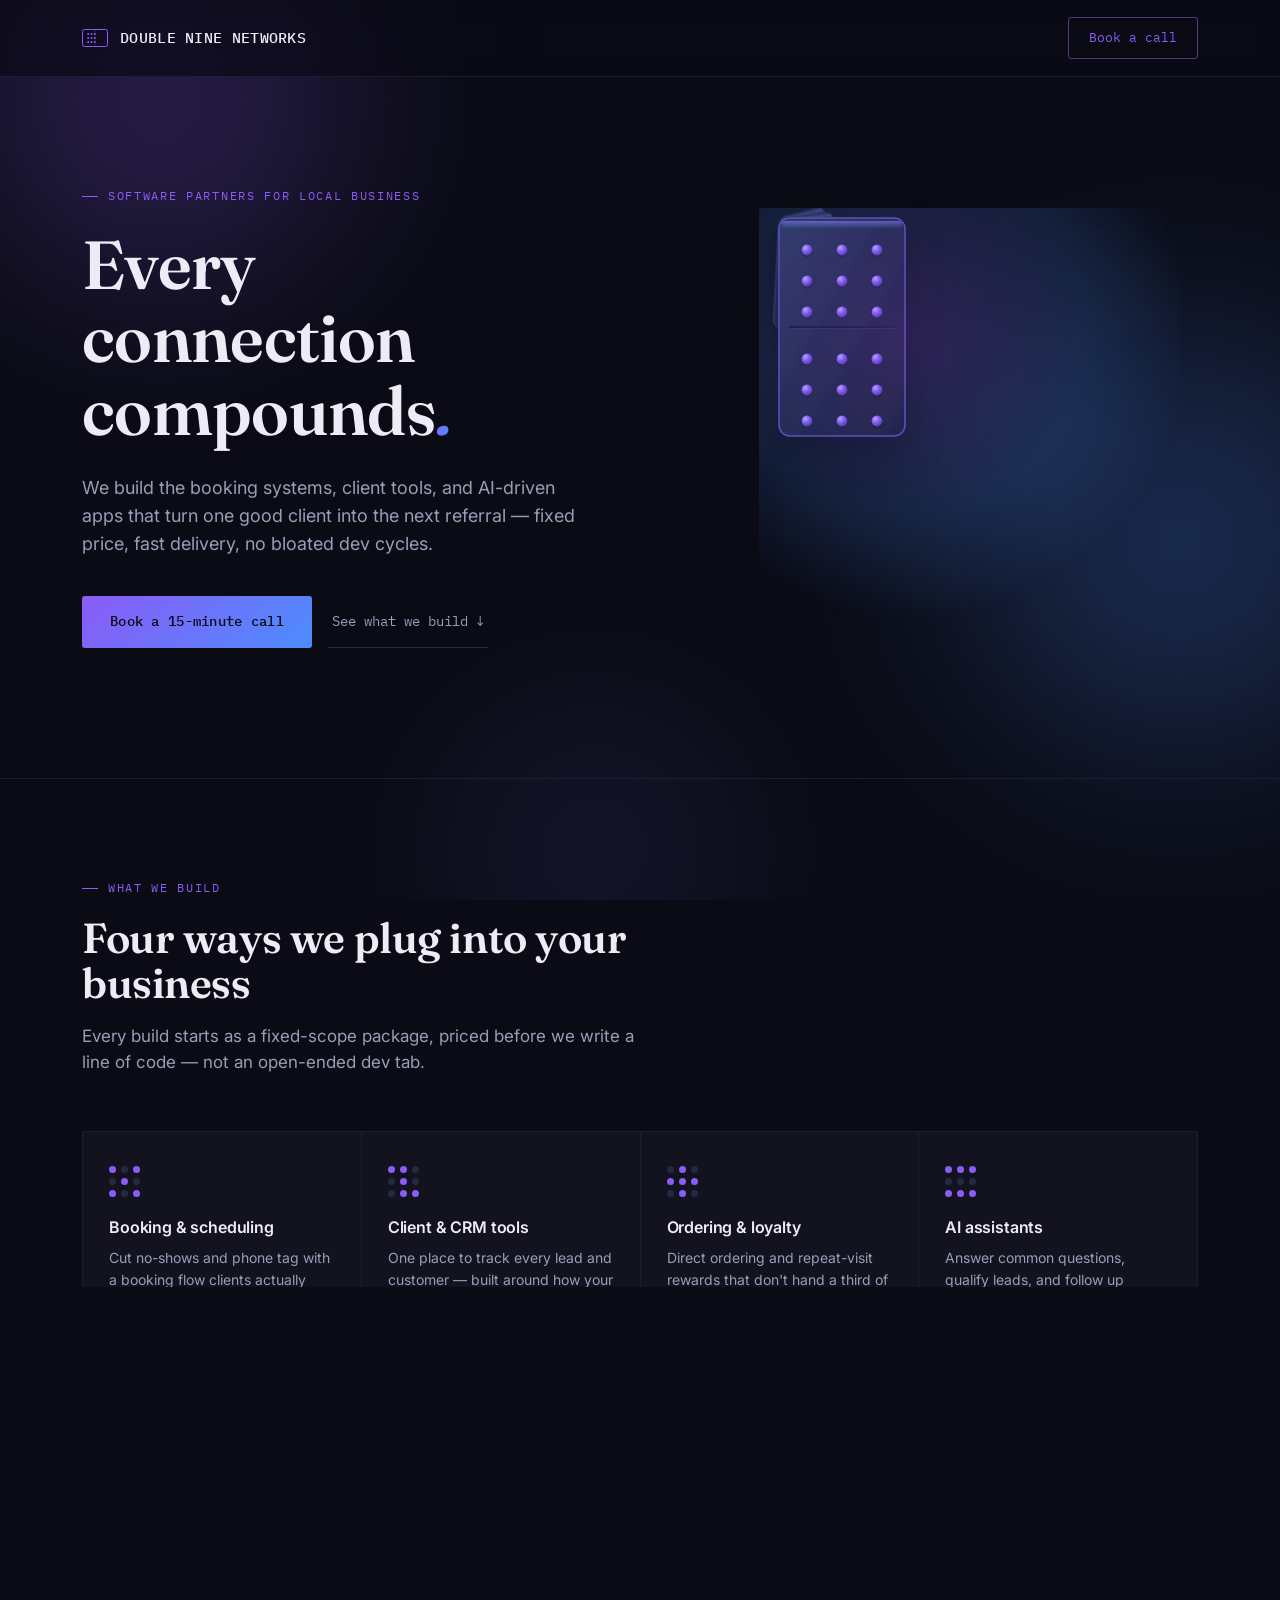
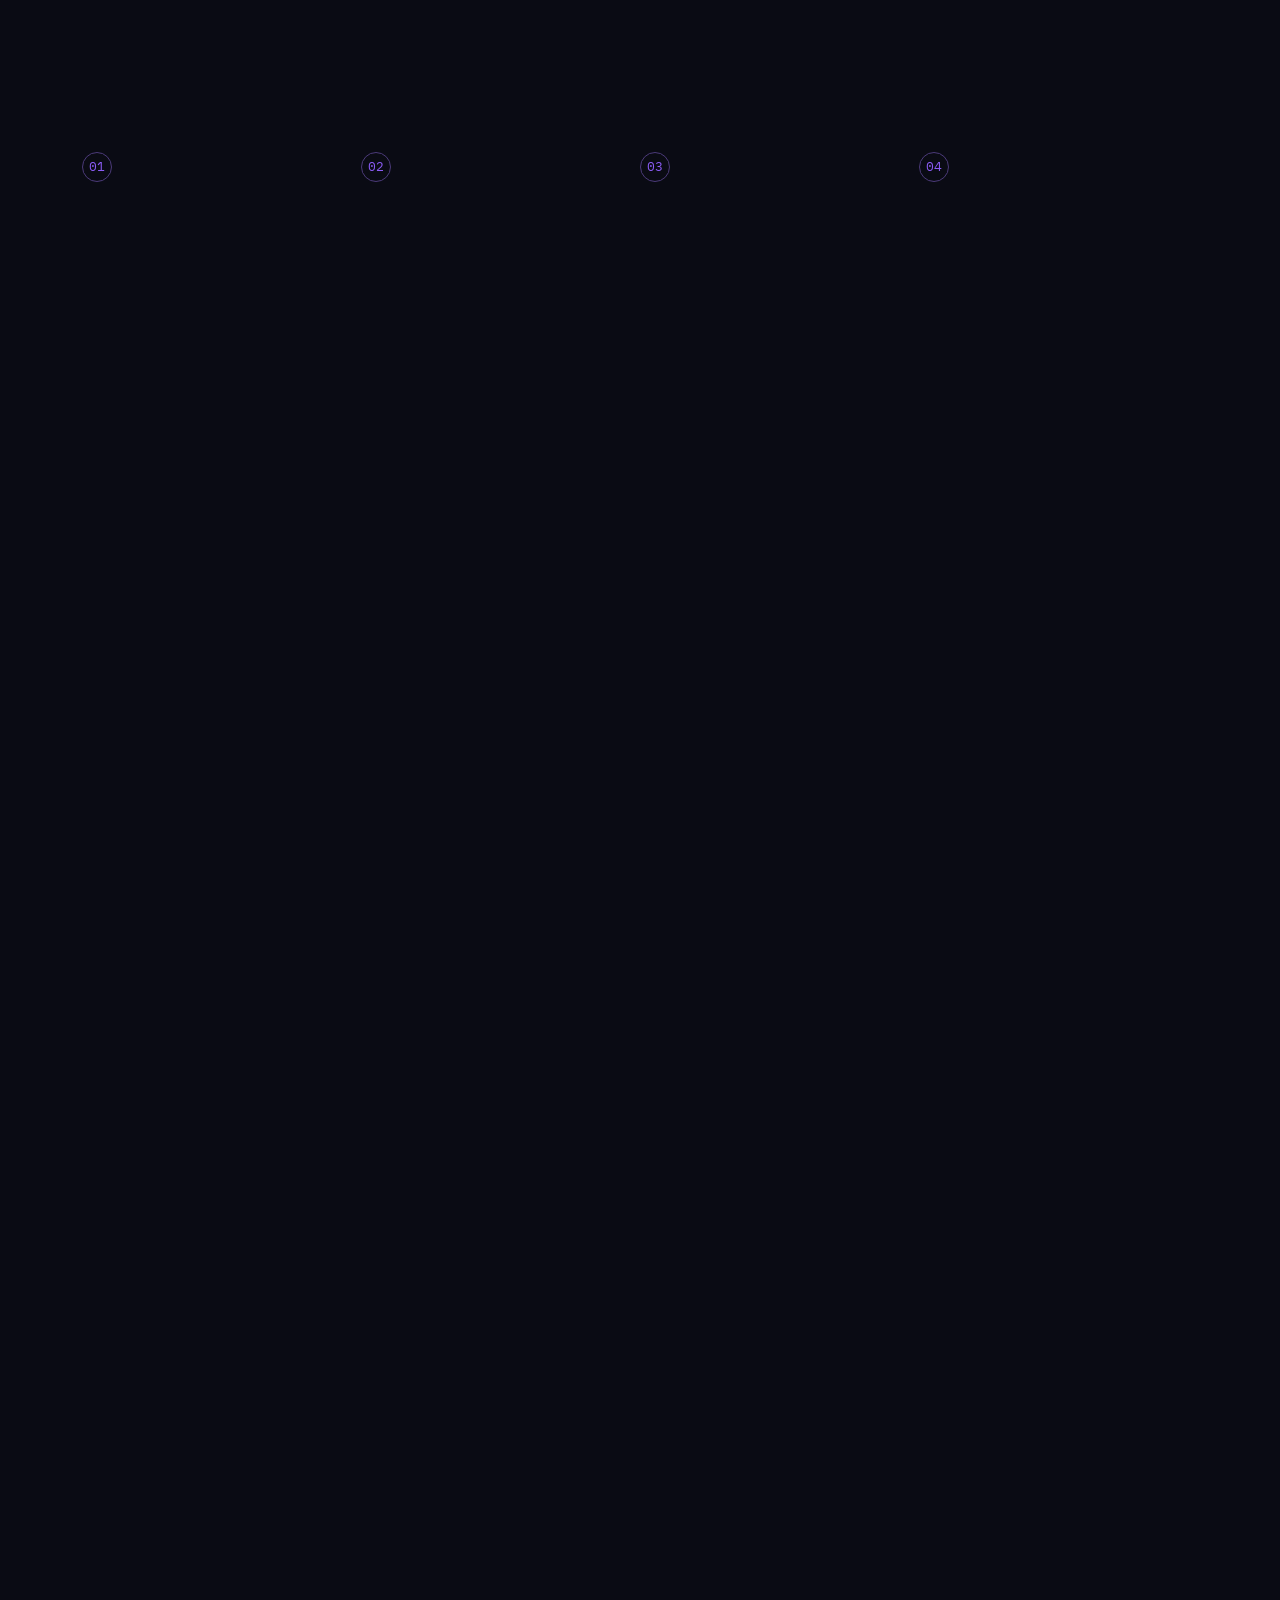
==== index.html @ 2dce256b "Add files via upload" ====
<!DOCTYPE html>
<html lang="en">
<head>
<meta charset="UTF-8">
<meta name="viewport" content="width=device-width, initial-scale=1.0">
<title>Double Nine Networks — Software that starts a chain reaction</title>
<meta name="description" content="Double Nine Networks builds booking systems, CRMs, ordering apps, and AI tools for local businesses in Monmouth County, NJ.">
<link rel="canonical" href="https://doubleninenetworks.com/">
<meta property="og:title" content="Double Nine Networks">
<meta property="og:description" content="Software that starts a chain reaction for your business.">
<meta property="og:url" content="https://doubleninenetworks.com/">
<meta property="og:type" content="website">
<link rel="preconnect" href="https://fonts.googleapis.com">
<link rel="preconnect" href="https://fonts.gstatic.com" crossorigin>
<link href="https://fonts.googleapis.com/css2?family=Fraunces:opsz,wght@9..144,400;9..144,500;9..144,600;9..144,700&family=Inter:wght@400;500;600;700&family=IBM+Plex+Mono:wght@400;500&display=swap" rel="stylesheet">
<style>
  :root{
    --bg: #0A0B14;
    --surface: #12131F;
    --surface-2: #191A2B;
    --text: #EDEBF5;
    --text-dim: #9C9CB8;
    --text-faint: #67677E;
    --gold: #8B5CF6;
    --gold-dim: #4C3B7A;
    --blue: #4C8CFF;
    --border: #262840;
    --border-soft: #1C1E30;
    --radius: 3px;
  }

  *{ margin:0; padding:0; box-sizing:border-box; }

  html{ scroll-behavior:smooth; }

  body{
    background:var(--bg);
    color:var(--text);
    font-family:'Inter', sans-serif;
    line-height:1.55;
    -webkit-font-smoothing:antialiased;
    overflow-x:hidden;
    position:relative;
  }

  .mesh{
    position:fixed;
    inset:0;
    z-index:0;
    pointer-events:none;
    overflow:hidden;
  }
  .mesh .blob{
    position:absolute;
    border-radius:50%;
    filter:blur(90px);
    opacity:0.35;
  }
  .mesh .b1{
    width:560px; height:560px;
    top:-180px; left:-120px;
    background:radial-gradient(circle, #8B5CF6 0%, transparent 70%);
    animation:drift1 26s ease-in-out infinite;
  }
  .mesh .b2{
    width:640px; height:640px;
    top:220px; right:-220px;
    background:radial-gradient(circle, #4C8CFF 0%, transparent 70%);
    animation:drift2 32s ease-in-out infinite;
  }
  .mesh .b3{
    width:420px; height:420px;
    bottom:-160px; left:30%;
    background:radial-gradient(circle, #6D5ACF 0%, transparent 70%);
    opacity:0.22;
    animation:drift3 38s ease-in-out infinite;
  }
  @keyframes drift1{
    0%,100%{ transform:translate(0,0) scale(1); }
    50%{ transform:translate(60px,40px) scale(1.08); }
  }
  @keyframes drift2{
    0%,100%{ transform:translate(0,0) scale(1); }
    50%{ transform:translate(-50px,-30px) scale(1.05); }
  }
  @keyframes drift3{
    0%,100%{ transform:translate(0,0) scale(1); }
    50%{ transform:translate(40px,-20px) scale(1.1); }
  }
  @media (prefers-reduced-motion: reduce){
    .mesh .blob{ animation:none; }
  }

  nav, header, section, footer{ position:relative; z-index:1; }

  a{ color:inherit; text-decoration:none; }

  .wrap{
    max-width:1180px;
    margin:0 auto;
    padding:0 32px;
  }

  h1,h2,h3{
    font-family:'Fraunces', serif;
    font-weight:600;
    letter-spacing:-0.01em;
    line-height:1.08;
  }

  .eyebrow{
    font-family:'IBM Plex Mono', monospace;
    font-size:12px;
    letter-spacing:0.14em;
    text-transform:uppercase;
    color:var(--gold);
    display:flex;
    align-items:center;
    gap:10px;
  }
  .eyebrow::before{
    content:"";
    width:16px; height:1px;
    background:var(--gold);
    display:inline-block;
  }

  /* ---------- Nav ---------- */
  nav{
    position:sticky; top:0; z-index:50;
    background:rgba(10,11,20,0.72);
    backdrop-filter:blur(14px) saturate(140%);
    border-bottom:1px solid var(--border-soft);
  }
  nav .wrap{
    display:flex; align-items:center; justify-content:space-between;
    height:76px;
  }
  .brand{
    display:flex; align-items:center; gap:12px;
    font-family:'IBM Plex Mono', monospace;
    font-size:15px; letter-spacing:0.02em;
    font-weight:500;
  }
  .brand-mark{ width:26px; height:18px; flex-shrink:0; }
  nav .cta-small{
    font-family:'IBM Plex Mono', monospace;
    font-size:13px;
    padding:10px 20px;
    border:1px solid var(--gold-dim);
    border-radius:var(--radius);
    color:var(--gold);
    transition:border-color .2s ease, background .2s ease;
  }
  nav .cta-small:hover{ border-color:var(--gold); background:rgba(139,92,246,0.10); }

  /* ---------- Hero ---------- */
  .hero{
    position:relative;
    padding:110px 0 130px;
    overflow:hidden;
  }
  .hero .wrap{
    display:grid;
    grid-template-columns:1.15fr 0.85fr;
    gap:40px;
    align-items:center;
  }
  .hero h1{
    font-size:clamp(40px, 5.4vw, 68px);
    margin:22px 0 26px;
    max-width:11ch;
  }
  .hero h1 em{
    font-style:italic;
    background:linear-gradient(100deg, #8B5CF6 10%, #4C8CFF 90%);
    -webkit-background-clip:text;
    background-clip:text;
    -webkit-text-fill-color:transparent;
  }
  .hero p{
    font-size:18px;
    color:var(--text-dim);
    max-width:46ch;
    margin-bottom:38px;
  }
  .hero-ctas{ display:flex; gap:16px; flex-wrap:wrap; align-items:center; }

  .btn-primary{
    font-family:'IBM Plex Mono', monospace;
    font-size:14px;
    background:linear-gradient(135deg, #8B5CF6 0%, #4C8CFF 100%);
    color:#0A0B14;
    padding:15px 28px;
    border-radius:var(--radius);
    font-weight:500;
    letter-spacing:0.02em;
    transition:transform .15s ease, box-shadow .15s ease;
    display:inline-block;
  }
  .btn-primary:hover{ transform:translateY(-1px); box-shadow:0 8px 24px rgba(139,92,246,0.30); }

  .btn-ghost{
    font-family:'IBM Plex Mono', monospace;
    font-size:14px;
    color:var(--text-dim);
    padding:15px 4px;
    border-bottom:1px solid var(--border);
    transition:color .2s ease, border-color .2s ease;
  }
  .btn-ghost:hover{ color:var(--text); border-color:var(--text-dim); }

  /* domino graphic */
  .domino-stage{
    position:relative;
    height:420px;
    display:flex; align-items:center; justify-content:center;
  }
  .domino-stage svg{ overflow:visible; }
  .glow{
    position:absolute;
    width:420px; height:420px;
    background:radial-gradient(circle at 35% 30%, rgba(139,92,246,0.28) 0%, rgba(76,140,255,0.16) 45%, rgba(76,140,255,0) 72%);
    pointer-events:none;
  }

  @media (prefers-reduced-motion: no-preference){
    .tile{ opacity:0; transform:translateY(18px) rotate(var(--rot,0deg)); animation:tileIn .7s cubic-bezier(.2,.7,.3,1) forwards; }
    .tile.t1{ animation-delay:.05s; }
    .tile.t2{ animation-delay:.22s; }
    .tile.t3{ animation-delay:.39s; }
    .tile.t4{ animation-delay:.56s; }
    .tile.t5{ animation-delay:.73s; }
    @keyframes tileIn{
      to{ opacity:1; transform:translateY(0) rotate(var(--rot,0deg)); }
    }
  }
  @media (prefers-reduced-motion: reduce){
    .tile{ transform:rotate(var(--rot,0deg)); }
  }

  /* ---------- Section shared ---------- */
  section{ padding:100px 0; border-top:1px solid var(--border-soft); }
  .section-head{ max-width:640px; margin-bottom:56px; }
  .section-head h2{ font-size:clamp(30px, 3.4vw, 42px); margin-top:18px; }
  .section-head p{ color:var(--text-dim); font-size:17px; margin-top:16px; max-width:52ch; }

  /* ---------- Services ---------- */
  .services-grid{
    display:grid;
    grid-template-columns:repeat(4, 1fr);
    gap:1px;
    background:var(--border-soft);
    border:1px solid var(--border-soft);
  }
  .service-card{
    background:var(--surface);
    padding:34px 26px;
    transition:background .2s ease;
  }
  .service-card:hover{ background:var(--surface-2); }
  .service-pips{
    display:grid;
    grid-template-columns:repeat(3, 7px);
    grid-template-rows:repeat(3, 7px);
    gap:5px;
    margin-bottom:22px;
    height:31px;
  }
  .pip{ width:7px; height:7px; border-radius:50%; background:var(--border); }
  .pip.on{ background:var(--gold); }
  .service-card h3{
    font-family:'Inter', sans-serif;
    font-size:16px;
    font-weight:600;
    margin-bottom:10px;
  }
  .service-card p{ font-size:14px; color:var(--text-dim); line-height:1.6; }

  /* ---------- Process ---------- */
  .process{
    display:grid;
    grid-template-columns:repeat(4, 1fr);
    gap:0;
    position:relative;
  }
  .process::before{
    content:"";
    position:absolute;
    top:15px; left:0; right:0;
    height:1px;
    background:var(--border);
  }
  .step{ position:relative; padding-right:24px; }
  .step-num{
    width:30px; height:30px;
    border-radius:50%;
    background:var(--bg);
    border:1px solid var(--gold-dim);
    color:var(--gold);
    font-family:'IBM Plex Mono', monospace;
    font-size:13px;
    display:flex; align-items:center; justify-content:center;
    margin-bottom:22px;
    position:relative; z-index:2;
  }
  .step h3{ font-family:'Inter'; font-size:16px; font-weight:600; margin-bottom:10px; }
  .step p{ font-size:14px; color:var(--text-dim); }

  /* ---------- Why ---------- */
  .why-grid{
    display:grid;
    grid-template-columns:1fr 1fr;
    gap:60px;
    align-items:start;
  }
  .why-list{ display:flex; flex-direction:column; gap:28px; }
  .why-item{ display:flex; gap:18px; }
  .why-item .mark{
    font-family:'IBM Plex Mono', monospace;
    color:var(--gold);
    font-size:13px;
    padding-top:3px;
    flex-shrink:0;
    width:24px;
  }
  .why-item h3{ font-family:'Inter'; font-size:16px; font-weight:600; margin-bottom:6px; }
  .why-item p{ font-size:14px; color:var(--text-dim); }

  .name-note{
    background:var(--surface);
    border:1px solid var(--border-soft);
    border-radius:var(--radius);
    padding:32px;
  }
  .name-note .eyebrow{ margin-bottom:16px; }
  .name-note p{ font-size:15px; color:var(--text-dim); line-height:1.75; }
  .name-note p + p{ margin-top:14px; }
  .name-note strong{ color:var(--text); font-weight:600; }

  /* ---------- CTA band ---------- */
  .cta-band{
    text-align:center;
    padding:120px 0;
    position:relative;
  }
  .cta-band h2{
    font-size:clamp(32px, 4.4vw, 54px);
    max-width:16ch;
    margin:0 auto 22px;
  }
  .cta-band p{ color:var(--text-dim); font-size:17px; margin-bottom:40px; }

  /* ---------- Footer ---------- */
  footer{ border-top:1px solid var(--border-soft); padding:48px 0; }
  footer .wrap{
    display:flex; justify-content:space-between; align-items:center; flex-wrap:wrap; gap:20px;
  }
  footer .brand{ font-size:14px; color:var(--text-dim); }
  footer .foot-links{ display:flex; gap:28px; font-family:'IBM Plex Mono', monospace; font-size:12px; color:var(--text-faint); }

  @media (max-width: 860px){
    .hero .wrap{ grid-template-columns:1fr; }
    .domino-stage{ height:260px; order:-1; }
    .services-grid{ grid-template-columns:1fr 1fr; }
    .process{ grid-template-columns:1fr 1fr; row-gap:40px; }
    .process::before{ display:none; }
    .why-grid{ grid-template-columns:1fr; }
    .wrap{ padding:0 22px; }
    section{ padding:72px 0; }
  }
  @media (max-width: 520px){
    .services-grid{ grid-template-columns:1fr; }
    .process{ grid-template-columns:1fr; }
  }
</style>
</head>
<body>

<div class="mesh">
  <div class="blob b1"></div>
  <div class="blob b2"></div>
  <div class="blob b3"></div>
</div>

<nav>
  <div class="wrap">
    <div class="brand">
      <svg class="brand-mark" viewBox="0 0 26 18" fill="none">
        <rect x="0.5" y="0.5" width="25" height="17" rx="2" stroke="#8B5CF6" stroke-width="1"/>
        <line x1="13" y1="1" x2="13" y2="17" stroke="#242833"/>
        <circle cx="6.2" cy="5" r="1" fill="#8B5CF6"/><circle cx="9.5" cy="5" r="1" fill="#8B5CF6"/><circle cx="12.8" cy="5" r="1" fill="#8B5CF6"/>
        <circle cx="6.2" cy="9" r="1" fill="#8B5CF6"/><circle cx="9.5" cy="9" r="1" fill="#8B5CF6"/><circle cx="12.8" cy="9" r="1" fill="#8B5CF6"/>
        <circle cx="6.2" cy="13" r="1" fill="#8B5CF6"/><circle cx="9.5" cy="13" r="1" fill="#8B5CF6"/><circle cx="12.8" cy="13" r="1" fill="#8B5CF6"/>
      </svg>
      DOUBLE NINE NETWORKS
    </div>
    <a class="cta-small" href="#contact">Book a call</a>
  </div>
</nav>

<header class="hero">
  <div class="wrap">
    <div>
      <div class="eyebrow">Software partners for local business</div>
      <h1>Every connection<br>compounds<em>.</em></h1>
      <p>We build the booking systems, client tools, and AI-driven apps that turn one good client into the next referral — fixed price, fast delivery, no bloated dev cycles.</p>
      <div class="hero-ctas">
        <a class="btn-primary" href="#contact">Book a 15-minute call</a>
        <a class="btn-ghost" href="#services">See what we build ↓</a>
      </div>
    </div>
    <div class="domino-stage">
      <div class="glow"></div>
      <svg width="380" height="400" viewBox="0 0 380 400" fill="none">
        <defs>
          <linearGradient id="tileFace" x1="0" y1="0" x2="1" y2="1">
            <stop offset="0%" stop-color="#242640"/>
            <stop offset="55%" stop-color="#191A2B"/>
            <stop offset="100%" stop-color="#101120"/>
          </linearGradient>
          <linearGradient id="tileFaceBig" x1="0" y1="0" x2="1" y2="1">
            <stop offset="0%" stop-color="#2C2E52"/>
            <stop offset="50%" stop-color="#1B1C33"/>
            <stop offset="100%" stop-color="#0F1020"/>
          </linearGradient>
          <linearGradient id="edgeShine" x1="0" y1="0" x2="0" y2="1">
            <stop offset="0%" stop-color="#9D8CFF" stop-opacity="0.9"/>
            <stop offset="100%" stop-color="#4C8CFF" stop-opacity="0.15"/>
          </linearGradient>
          <radialGradient id="pipRecess" cx="35%" cy="30%" r="75%">
            <stop offset="0%" stop-color="#B9A6FF"/>
            <stop offset="45%" stop-color="#8B5CF6"/>
            <stop offset="100%" stop-color="#5230A8"/>
          </radialGradient>
          <radialGradient id="pipRecessBig" cx="35%" cy="30%" r="75%">
            <stop offset="0%" stop-color="#C6B8FF"/>
            <stop offset="45%" stop-color="#8B5CF6"/>
            <stop offset="100%" stop-color="#4A2C93"/>
          </radialGradient>
          <filter id="tileShadow" x="-40%" y="-40%" width="180%" height="180%">
            <feDropShadow dx="0" dy="14" stdDeviation="16" flood-color="#000000" flood-opacity="0.55"/>
          </filter>
          <filter id="pipShadow" x="-80%" y="-80%" width="260%" height="260%">
            <feDropShadow dx="0" dy="1" stdDeviation="0.8" flood-color="#000000" flood-opacity="0.6"/>
          </filter>
        </defs>

        <!-- trailing small tiles -->
        <g class="tile t1" style="--rot:-14deg" transform="translate(24,262) rotate(-14)" filter="url(#tileShadow)">
          <rect x="0" y="0" width="46" height="80" rx="7" fill="url(#tileFace)" stroke="#33345A" stroke-width="1"/>
          <rect x="1.5" y="1.5" width="43" height="4" rx="2" fill="url(#edgeShine)" opacity="0.5"/>
          <line x1="6" y1="40" x2="40" y2="40" stroke="#0C0D18" stroke-width="1.5"/>
          <circle cx="23" cy="16" r="3.4" fill="url(#pipRecess)" filter="url(#pipShadow)"/>
          <circle cx="23" cy="64" r="3.4" fill="url(#pipRecess)" filter="url(#pipShadow)"/>
        </g>
        <g class="tile t2" style="--rot:-6deg" transform="translate(80,196) rotate(-6)" filter="url(#tileShadow)">
          <rect x="0" y="0" width="54" height="94" rx="7" fill="url(#tileFace)" stroke="#33345A" stroke-width="1"/>
          <rect x="1.5" y="1.5" width="51" height="4" rx="2" fill="url(#edgeShine)" opacity="0.5"/>
          <line x1="7" y1="47" x2="47" y2="47" stroke="#0C0D18" stroke-width="1.5"/>
          <circle cx="18" cy="18" r="3.6" fill="url(#pipRecess)" filter="url(#pipShadow)"/><circle cx="36" cy="18" r="3.6" fill="url(#pipRecess)" filter="url(#pipShadow)"/>
          <circle cx="18" cy="76" r="3.6" fill="url(#pipRecess)" filter="url(#pipShadow)"/><circle cx="36" cy="76" r="3.6" fill="url(#pipRecess)" filter="url(#pipShadow)"/>
        </g>
        <g class="tile t3" style="--rot:3deg" transform="translate(148,124) rotate(3)" filter="url(#tileShadow)">
          <rect x="0" y="0" width="64" height="110" rx="8" fill="url(#tileFace)" stroke="#3A3C68" stroke-width="1"/>
          <rect x="2" y="2" width="60" height="5" rx="2.5" fill="url(#edgeShine)" opacity="0.55"/>
          <line x1="8" y1="55" x2="56" y2="55" stroke="#0C0D18" stroke-width="1.5"/>
          <circle cx="17" cy="19" r="3.8" fill="url(#pipRecess)" filter="url(#pipShadow)"/><circle cx="32" cy="19" r="3.8" fill="url(#pipRecess)" filter="url(#pipShadow)"/><circle cx="47" cy="19" r="3.8" fill="url(#pipRecess)" filter="url(#pipShadow)"/>
          <circle cx="17" cy="91" r="3.8" fill="url(#pipRecess)" filter="url(#pipShadow)"/><circle cx="32" cy="91" r="3.8" fill="url(#pipRecess)" filter="url(#pipShadow)"/><circle cx="47" cy="91" r="3.8" fill="url(#pipRecess)" filter="url(#pipShadow)"/>
        </g>

        <!-- the double-nine: standing, centered, the hero tile -->
        <g class="tile t4" style="--rot:0deg" transform="translate(196,36) rotate(0)" filter="url(#tileShadow)">
          <rect x="0" y="0" width="126" height="218" rx="11" fill="url(#tileFaceBig)" stroke="#4C3B9A" stroke-width="1.6"/>
          <rect x="0" y="0" width="126" height="218" rx="11" fill="none" stroke="#7B6BD8" stroke-width="0.6" opacity="0.5"/>
          <rect x="3" y="3" width="120" height="7" rx="3.5" fill="url(#edgeShine)" opacity="0.6"/>
          <line x1="10" y1="109" x2="116" y2="109" stroke="#08091A" stroke-width="2"/>
          <line x1="10" y1="110.5" x2="116" y2="110.5" stroke="#3A2E80" stroke-width="0.7" opacity="0.6"/>
          <g>
            <circle cx="28" cy="32" r="5.4" fill="url(#pipRecessBig)" filter="url(#pipShadow)"/><circle cx="63" cy="32" r="5.4" fill="url(#pipRecessBig)" filter="url(#pipShadow)"/><circle cx="98" cy="32" r="5.4" fill="url(#pipRecessBig)" filter="url(#pipShadow)"/>
            <circle cx="28" cy="63" r="5.4" fill="url(#pipRecessBig)" filter="url(#pipShadow)"/><circle cx="63" cy="63" r="5.4" fill="url(#pipRecessBig)" filter="url(#pipShadow)"/><circle cx="98" cy="63" r="5.4" fill="url(#pipRecessBig)" filter="url(#pipShadow)"/>
            <circle cx="28" cy="94" r="5.4" fill="url(#pipRecessBig)" filter="url(#pipShadow)"/><circle cx="63" cy="94" r="5.4" fill="url(#pipRecessBig)" filter="url(#pipShadow)"/><circle cx="98" cy="94" r="5.4" fill="url(#pipRecessBig)" filter="url(#pipShadow)"/>
            <circle cx="28" cy="141" r="5.4" fill="url(#pipRecessBig)" filter="url(#pipShadow)"/><circle cx="63" cy="141" r="5.4" fill="url(#pipRecessBig)" filter="url(#pipShadow)"/><circle cx="98" cy="141" r="5.4" fill="url(#pipRecessBig)" filter="url(#pipShadow)"/>
            <circle cx="28" cy="172" r="5.4" fill="url(#pipRecessBig)" filter="url(#pipShadow)"/><circle cx="63" cy="172" r="5.4" fill="url(#pipRecessBig)" filter="url(#pipShadow)"/><circle cx="98" cy="172" r="5.4" fill="url(#pipRecessBig)" filter="url(#pipShadow)"/>
            <circle cx="28" cy="203" r="5.4" fill="url(#pipRecessBig)" filter="url(#pipShadow)"/><circle cx="63" cy="203" r="5.4" fill="url(#pipRecessBig)" filter="url(#pipShadow)"/><circle cx="98" cy="203" r="5.4" fill="url(#pipRecessBig)" filter="url(#pipShadow)"/>
          </g>
        </g>
      </svg>
    </div>
  </div>
</header>

<section id="services">
  <div class="wrap">
    <div class="section-head">
      <div class="eyebrow">What we build</div>
      <h2>Four ways we plug into your business</h2>
      <p>Every build starts as a fixed-scope package, priced before we write a line of code — not an open-ended dev tab.</p>
    </div>
    <div class="services-grid">
      <div class="service-card">
        <div class="service-pips">
          <span class="pip on"></span><span class="pip"></span><span class="pip on"></span>
          <span class="pip"></span><span class="pip on"></span><span class="pip"></span>
          <span class="pip on"></span><span class="pip"></span><span class="pip on"></span>
        </div>
        <h3>Booking &amp; scheduling</h3>
        <p>Cut no-shows and phone tag with a booking flow clients actually use, plus automatic reminders.</p>
      </div>
      <div class="service-card">
        <div class="service-pips">
          <span class="pip on"></span><span class="pip on"></span><span class="pip"></span>
          <span class="pip"></span><span class="pip on"></span><span class="pip"></span>
          <span class="pip"></span><span class="pip on"></span><span class="pip on"></span>
        </div>
        <h3>Client &amp; CRM tools</h3>
        <p>One place to track every lead and customer — built around how your team actually works, not generic software.</p>
      </div>
      <div class="service-card">
        <div class="service-pips">
          <span class="pip"></span><span class="pip on"></span><span class="pip"></span>
          <span class="pip on"></span><span class="pip on"></span><span class="pip on"></span>
          <span class="pip"></span><span class="pip on"></span><span class="pip"></span>
        </div>
        <h3>Ordering &amp; loyalty</h3>
        <p>Direct ordering and repeat-visit rewards that don't hand a third of your revenue to a delivery app.</p>
      </div>
      <div class="service-card">
        <div class="service-pips">
          <span class="pip on"></span><span class="pip on"></span><span class="pip on"></span>
          <span class="pip"></span><span class="pip"></span><span class="pip"></span>
          <span class="pip on"></span><span class="pip on"></span><span class="pip on"></span>
        </div>
        <h3>AI assistants</h3>
        <p>Answer common questions, qualify leads, and follow up automatically — while you stay focused on the work.</p>
      </div>
    </div>
  </div>
</section>

<section id="process">
  <div class="wrap">
    <div class="section-head">
      <div class="eyebrow">How it works</div>
      <h2>From first call to live software</h2>
      <p>A straight line, four stops. No committees, no surprise invoices.</p>
    </div>
    <div class="process">
      <div class="step">
        <div class="step-num">01</div>
        <h3>We listen</h3>
        <p>A short call to understand where your business is losing time or money.</p>
      </div>
      <div class="step">
        <div class="step-num">02</div>
        <h3>We scope it</h3>
        <p>You get a fixed price and timeline up front — before any work starts.</p>
      </div>
      <div class="step">
        <div class="step-num">03</div>
        <h3>We build it</h3>
        <p>AI-assisted development keeps builds fast without cutting corners on quality.</p>
      </div>
      <div class="step">
        <div class="step-num">04</div>
        <h3>You launch</h3>
        <p>We hand it off, train your team, and stay on for support as you grow.</p>
      </div>
    </div>
  </div>
</section>

<section id="why">
  <div class="wrap">
    <div class="why-grid">
      <div>
        <div class="eyebrow">Why local businesses work with us</div>
        <h2 style="margin-top:18px; font-size:clamp(28px,3vw,36px);">Built for how small businesses actually operate</h2>
        <div class="why-list" style="margin-top:36px;">
          <div class="why-item">
            <div class="mark">→</div>
            <div>
              <h3>Fixed pricing, always</h3>
              <p>You know the number before we start. No hourly meter running in the background.</p>
            </div>
          </div>
          <div class="why-item">
            <div class="mark">→</div>
            <div>
              <h3>Local &amp; reachable</h3>
              <p>Based in Monmouth County. We show up, we answer the phone, we know the area we're building for.</p>
            </div>
          </div>
          <div class="why-item">
            <div class="mark">→</div>
            <div>
              <h3>Built to compound</h3>
              <p>Every tool we build is designed to bring you the next customer, not just serve the current one.</p>
            </div>
          </div>
        </div>
      </div>
      <div class="name-note">
        <div class="eyebrow">The name</div>
        <p>In dominoes, the <strong>double-nine</strong> is the highest tile in the set — eighteen pips, the piece every chain wants to be built around.</p>
        <p>That's the idea behind the name: one strong connection, placed right, is what starts the chain reaction. That's what we build toward with every client — software that doesn't just work, but sets off the next win.</p>
      </div>
    </div>
  </div>
</section>

<section class="cta-band" id="contact">
  <div class="wrap">
    <div class="eyebrow" style="justify-content:center;">Start the chain</div>
    <h2 style="margin-top:18px;">Ready to see what we'd build for your business?</h2>
    <p>15 minutes. No pitch deck, no pressure — just a conversation about where software could actually save you time.</p>
    <a class="btn-primary" href="mailto:admin@doubleninenetworks.com?subject=Let's%20talk%20-%20Double%20Nine%20Networks">Book a call</a>
  </div>
</section>

<footer>
  <div class="wrap">
    <div class="brand">Double Nine Networks — Monmouth County, NJ</div>
    <div class="foot-links">
      <a href="mailto:admin@doubleninenetworks.com">ADMIN@DOUBLENINENETWORKS.COM</a>
      <a href="#services">SERVICES</a>
      <a href="#contact">CONTACT</a>
    </div>
  </div>
</footer>

</body>
</html>
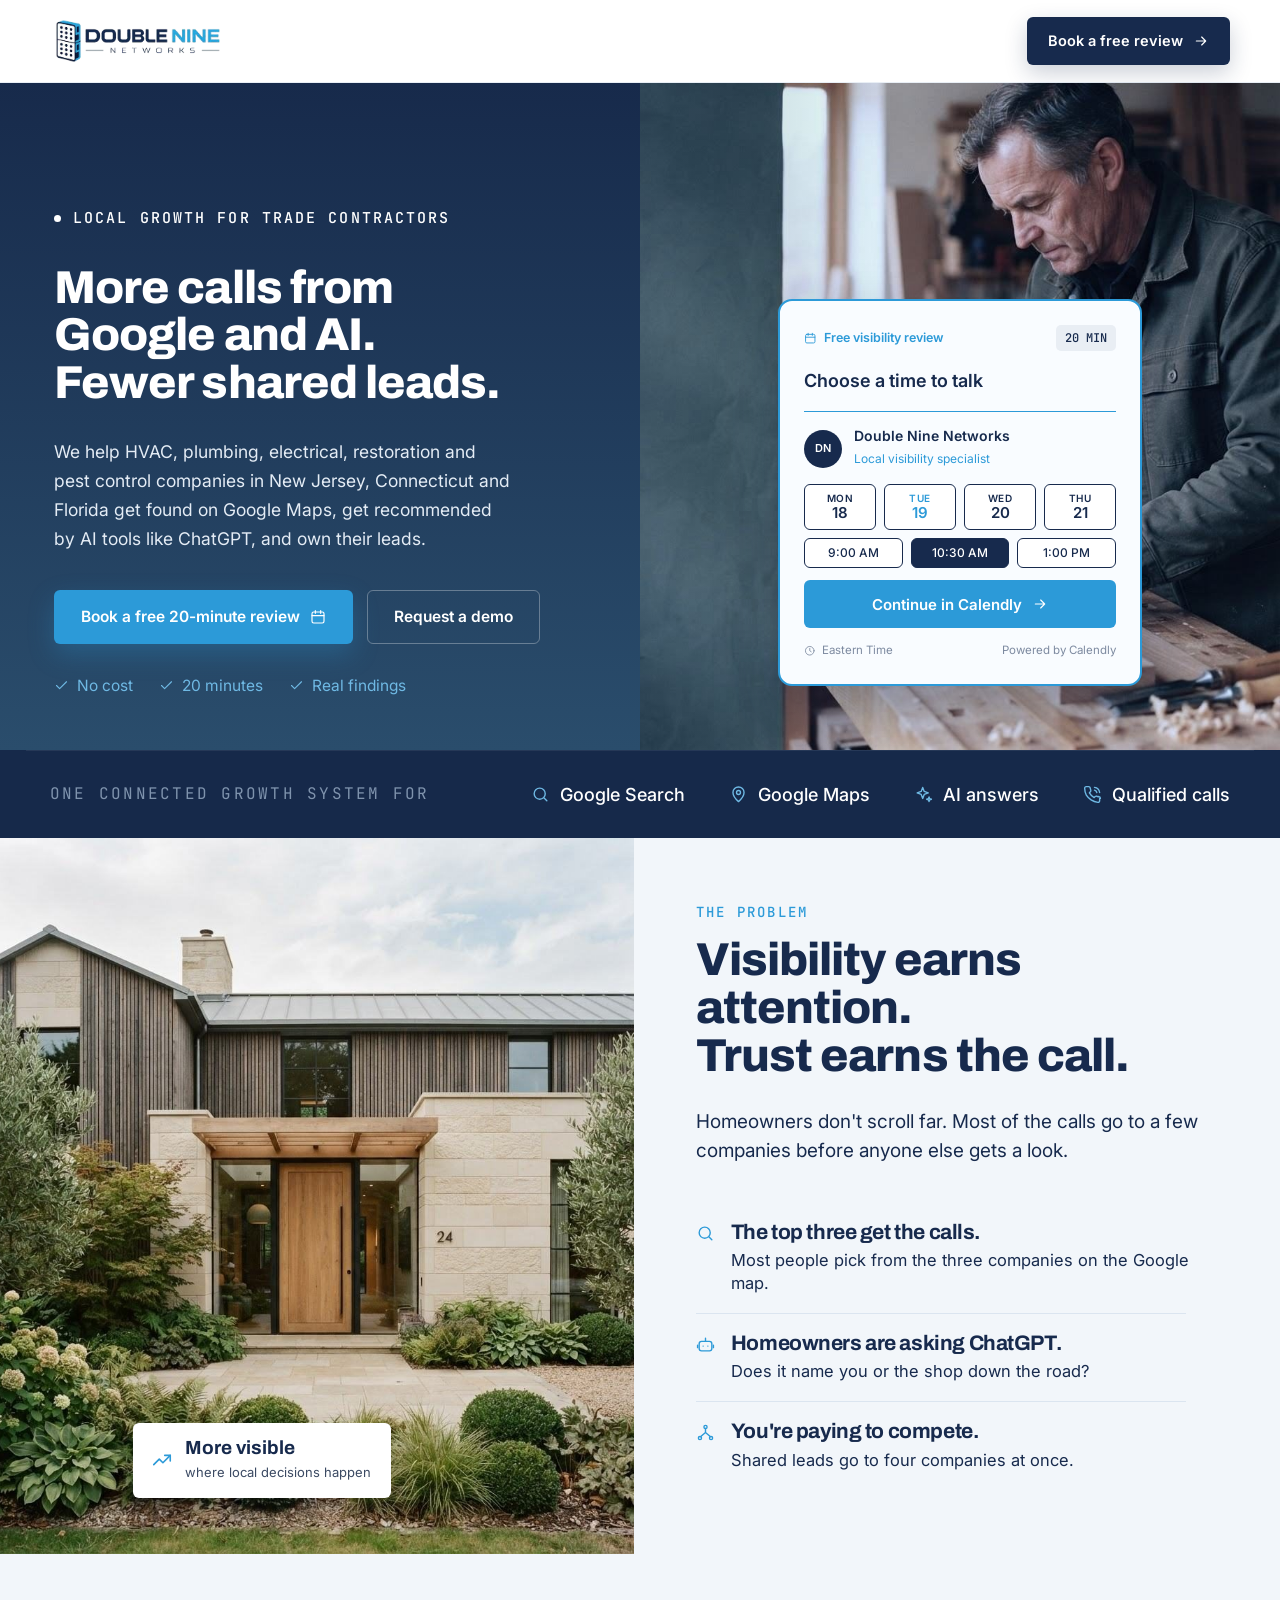
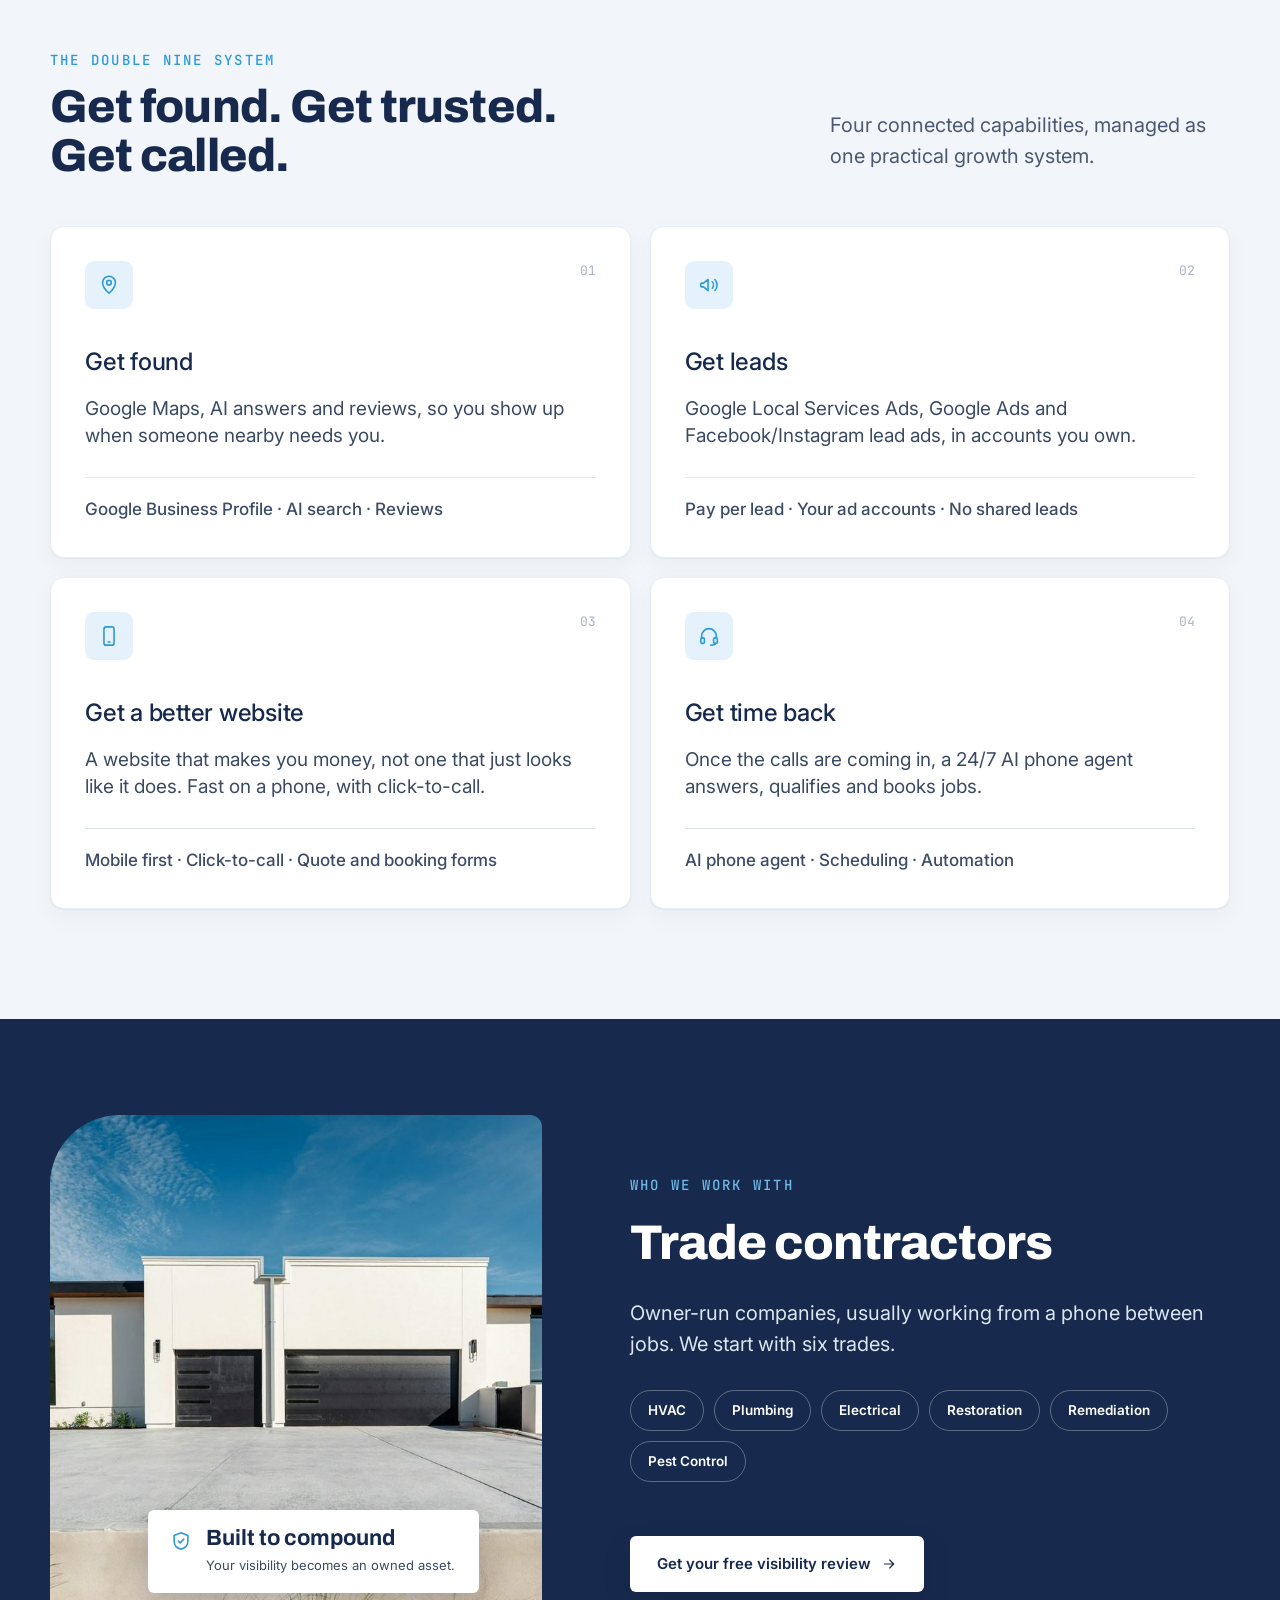
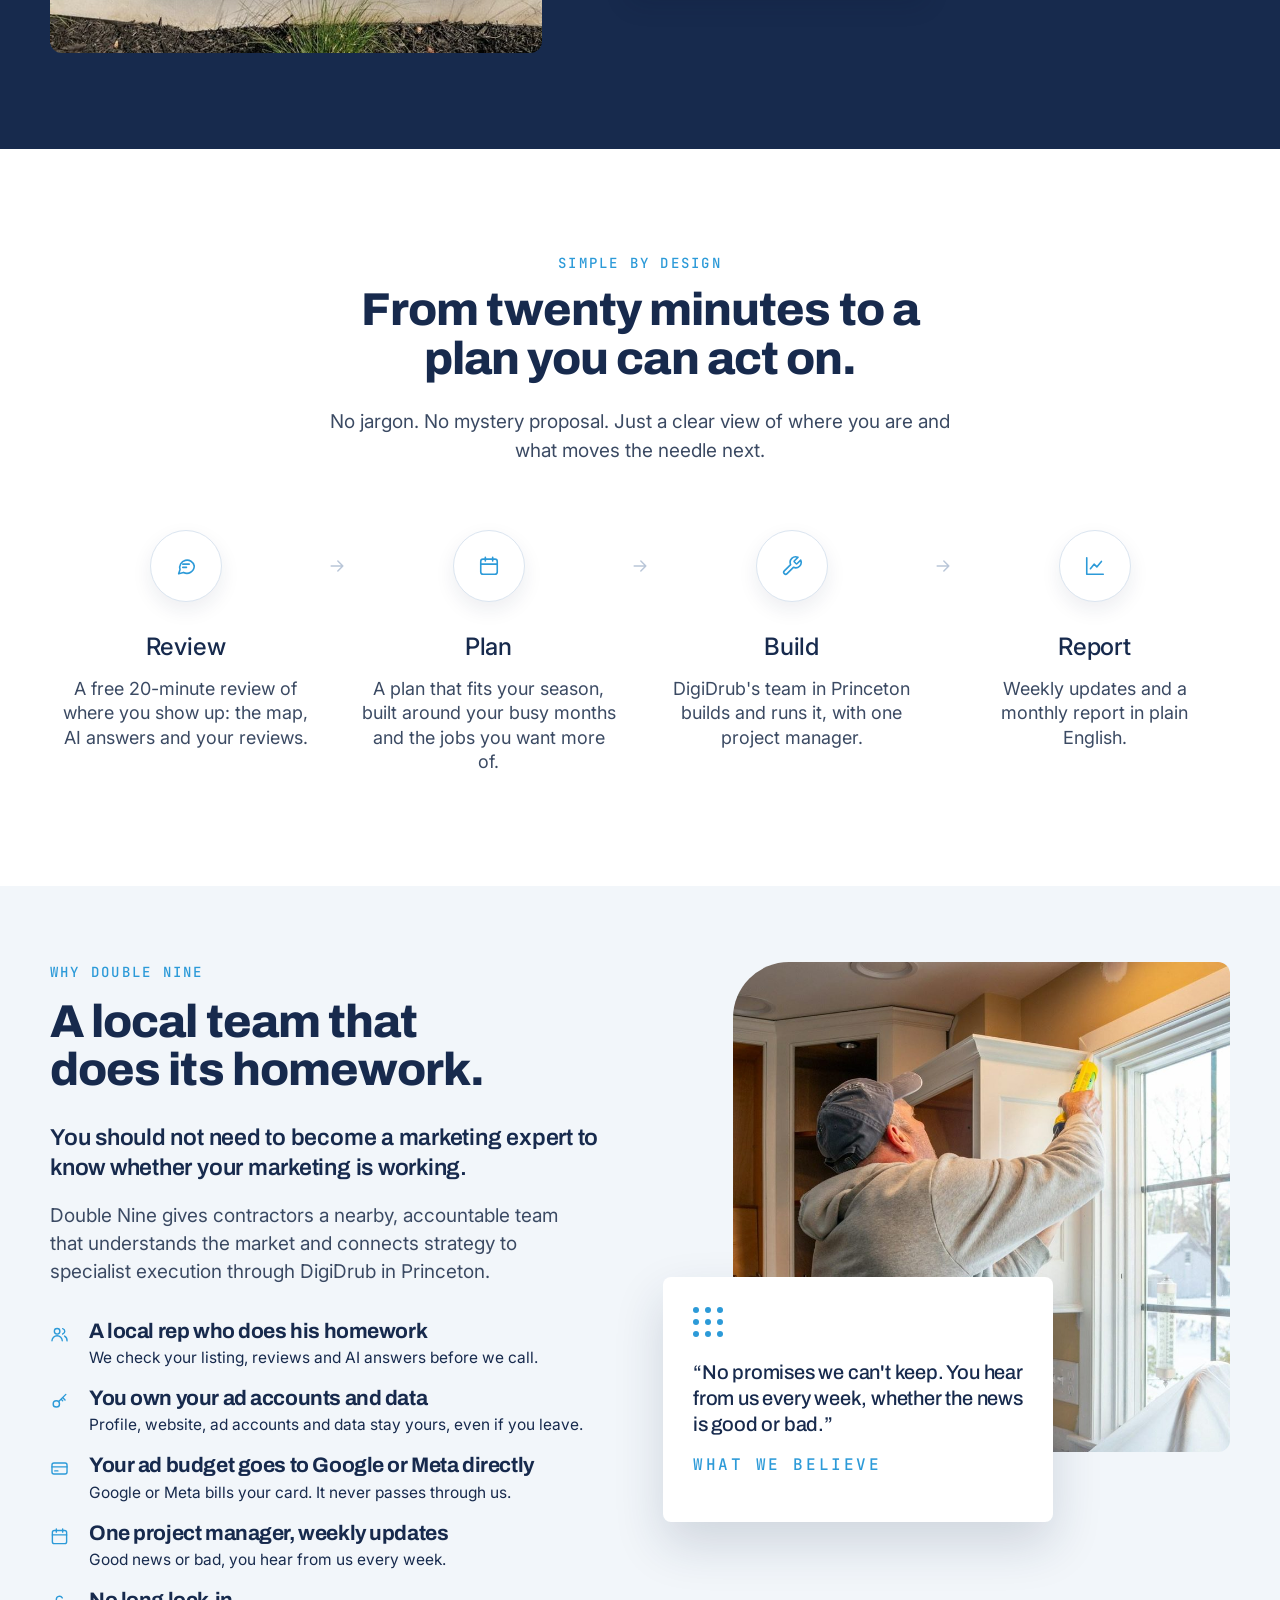
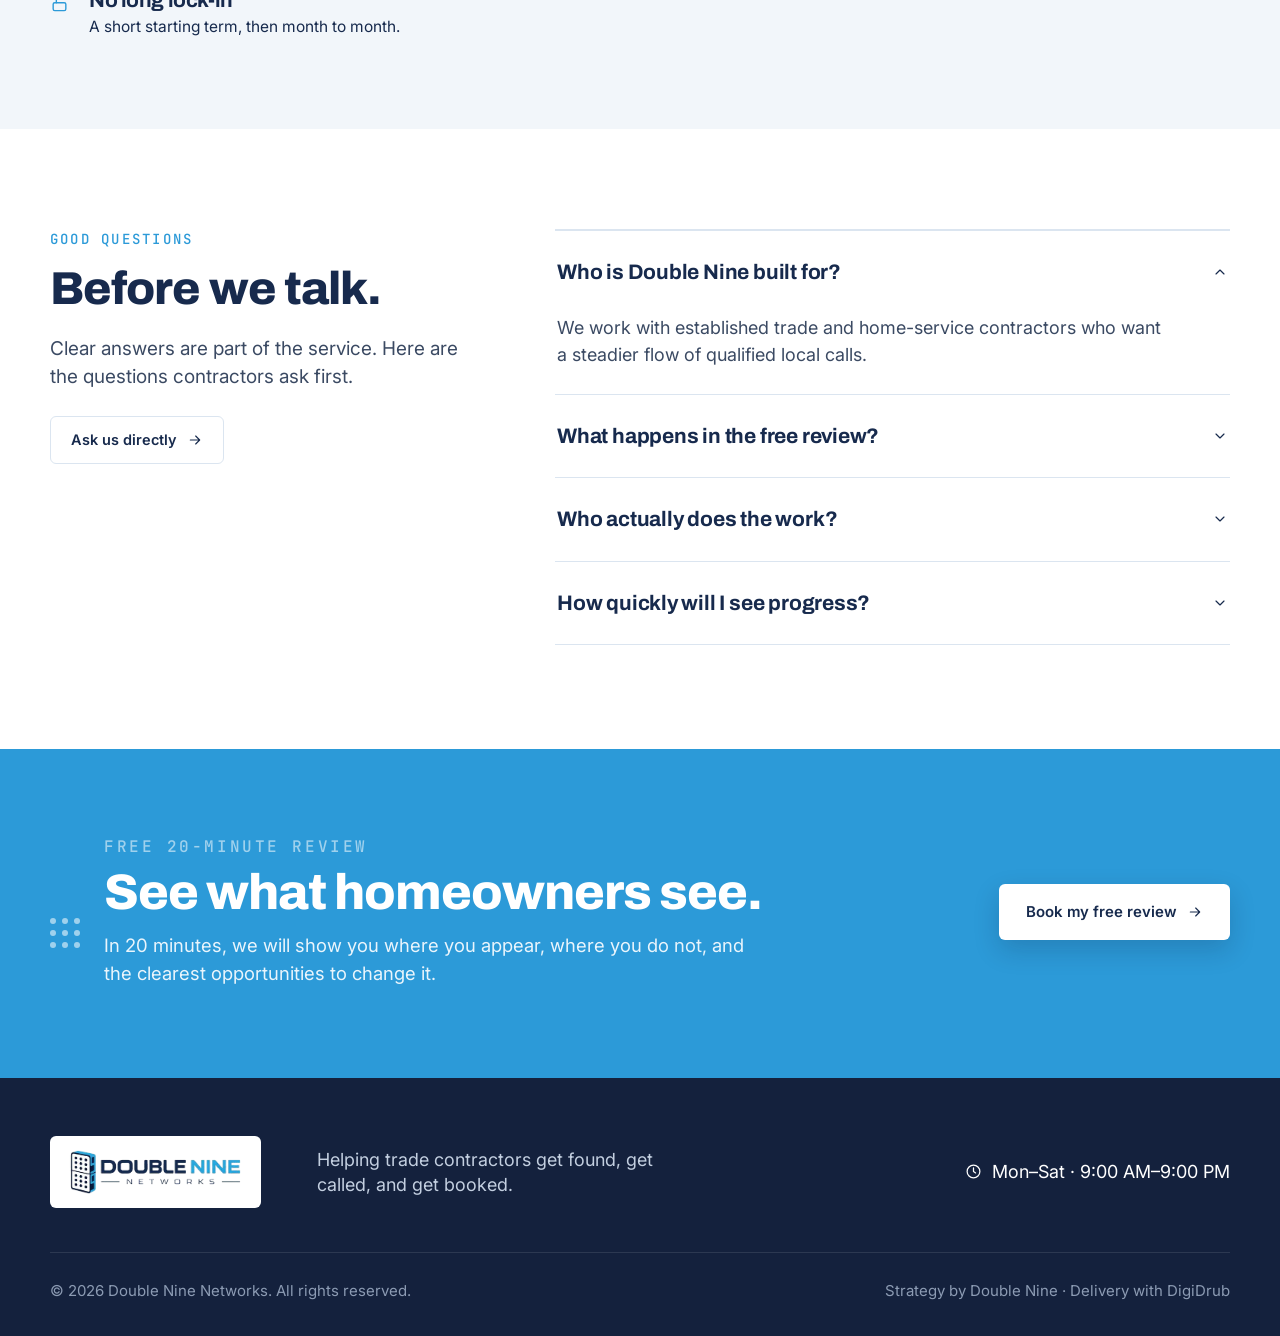
==== commit ed12034f: "Add files via upload" ====
--- a/index.html
+++ b/index.html
@@ -3,631 +3,637 @@
 <head>
 <meta charset="UTF-8">
 <meta name="viewport" content="width=device-width, initial-scale=1.0">
-<title>Double Nine Networks — Software that starts a chain reaction</title>
-<meta name="description" content="Double Nine Networks builds booking systems, CRMs, ordering apps, and AI tools for local businesses in Monmouth County, NJ.">
+<title>Double Nine Networks — More calls from Google and AI</title>
+<meta name="description" content="Double Nine Networks helps HVAC, plumbing, electrical, restoration and pest control companies in New Jersey, Connecticut and Florida get found on Google Maps, get recommended by AI tools, and own their leads.">
 <link rel="canonical" href="https://doubleninenetworks.com/">
 <meta property="og:title" content="Double Nine Networks">
-<meta property="og:description" content="Software that starts a chain reaction for your business.">
+<meta property="og:description" content="More calls from Google and AI. Fewer shared leads.">
 <meta property="og:url" content="https://doubleninenetworks.com/">
 <meta property="og:type" content="website">
 <link rel="preconnect" href="https://fonts.googleapis.com">
 <link rel="preconnect" href="https://fonts.gstatic.com" crossorigin>
-<link href="https://fonts.googleapis.com/css2?family=Fraunces:opsz,wght@9..144,400;9..144,500;9..144,600;9..144,700&family=Inter:wght@400;500;600;700&family=IBM+Plex+Mono:wght@400;500&display=swap" rel="stylesheet">
+<link href="https://fonts.googleapis.com/css2?family=Archivo:wght@600;700;800&family=Inter:wght@400;500;600&family=JetBrains+Mono:wght@400;500&display=swap" rel="stylesheet">
 <style>
   :root{
-    --bg: #0A0B14;
-    --surface: #12131F;
-    --surface-2: #191A2B;
-    --text: #EDEBF5;
-    --text-dim: #9C9CB8;
-    --text-faint: #67677E;
-    --gold: #8B5CF6;
-    --gold-dim: #4C3B7A;
-    --blue: #4C8CFF;
-    --border: #262840;
-    --border-soft: #1C1E30;
-    --radius: 3px;
-  }
-
+    --navy:#172a4d;
+    --navy-deep:#14213d;
+    --navy-strip:#16294a;
+    --blue:#2c9ad8;
+    --blue-soft:#6fb9e4;
+    --blue-tint:#e6f2fb;
+    --ink:#172a4d;
+    --body:#3b4a63;
+    --muted:#8a97ab;
+    --bg-soft:#f2f6fa;
+    --line:#dbe5f0;
+    --white:#fff;
+    --radius:10px;
+    --wrap:1228px;
+  }
   *{ margin:0; padding:0; box-sizing:border-box; }
-
   html{ scroll-behavior:smooth; }
-
   body{
-    background:var(--bg);
-    color:var(--text);
-    font-family:'Inter', sans-serif;
+    font-family:'Inter', system-ui, sans-serif;
+    color:var(--body);
+    background:#fff;
     line-height:1.55;
     -webkit-font-smoothing:antialiased;
     overflow-x:hidden;
-    position:relative;
-  }
-
-  .mesh{
-    position:fixed;
-    inset:0;
-    z-index:0;
-    pointer-events:none;
-    overflow:hidden;
-  }
-  .mesh .blob{
-    position:absolute;
-    border-radius:50%;
-    filter:blur(90px);
-    opacity:0.35;
-  }
-  .mesh .b1{
-    width:560px; height:560px;
-    top:-180px; left:-120px;
-    background:radial-gradient(circle, #8B5CF6 0%, transparent 70%);
-    animation:drift1 26s ease-in-out infinite;
-  }
-  .mesh .b2{
-    width:640px; height:640px;
-    top:220px; right:-220px;
-    background:radial-gradient(circle, #4C8CFF 0%, transparent 70%);
-    animation:drift2 32s ease-in-out infinite;
-  }
-  .mesh .b3{
-    width:420px; height:420px;
-    bottom:-160px; left:30%;
-    background:radial-gradient(circle, #6D5ACF 0%, transparent 70%);
-    opacity:0.22;
-    animation:drift3 38s ease-in-out infinite;
-  }
-  @keyframes drift1{
-    0%,100%{ transform:translate(0,0) scale(1); }
-    50%{ transform:translate(60px,40px) scale(1.08); }
-  }
-  @keyframes drift2{
-    0%,100%{ transform:translate(0,0) scale(1); }
-    50%{ transform:translate(-50px,-30px) scale(1.05); }
-  }
-  @keyframes drift3{
-    0%,100%{ transform:translate(0,0) scale(1); }
-    50%{ transform:translate(40px,-20px) scale(1.1); }
-  }
-  @media (prefers-reduced-motion: reduce){
-    .mesh .blob{ animation:none; }
-  }
-
-  nav, header, section, footer{ position:relative; z-index:1; }
-
+  }
+  img{ display:block; max-width:100%; }
   a{ color:inherit; text-decoration:none; }
-
-  .wrap{
-    max-width:1180px;
-    margin:0 auto;
-    padding:0 32px;
-  }
-
-  h1,h2,h3{
-    font-family:'Fraunces', serif;
-    font-weight:600;
-    letter-spacing:-0.01em;
-    line-height:1.08;
-  }
+  .wrap{ max-width:var(--wrap); margin:0 auto; padding:0 24px; }
+  .ico{ width:1em; height:1em; fill:none; stroke:currentColor; stroke-width:1.75; stroke-linecap:round; stroke-linejoin:round; flex-shrink:0; }
+
+  h1,h2,h3{ font-family:'Archivo', sans-serif; color:var(--ink); letter-spacing:-0.02em; }
+  h1,h2{ font-weight:800; line-height:1.06; }
 
   .eyebrow{
-    font-family:'IBM Plex Mono', monospace;
-    font-size:12px;
-    letter-spacing:0.14em;
-    text-transform:uppercase;
-    color:var(--gold);
-    display:flex;
-    align-items:center;
-    gap:10px;
-  }
-  .eyebrow::before{
-    content:"";
-    width:16px; height:1px;
-    background:var(--gold);
-    display:inline-block;
-  }
-
-  /* ---------- Nav ---------- */
-  nav{
-    position:sticky; top:0; z-index:50;
-    background:rgba(10,11,20,0.72);
-    backdrop-filter:blur(14px) saturate(140%);
-    border-bottom:1px solid var(--border-soft);
-  }
-  nav .wrap{
-    display:flex; align-items:center; justify-content:space-between;
-    height:76px;
-  }
-  .brand{
-    display:flex; align-items:center; gap:12px;
-    font-family:'IBM Plex Mono', monospace;
-    font-size:15px; letter-spacing:0.02em;
-    font-weight:500;
-  }
-  .brand-mark{ width:26px; height:18px; flex-shrink:0; }
-  nav .cta-small{
-    font-family:'IBM Plex Mono', monospace;
-    font-size:13px;
-    padding:10px 20px;
-    border:1px solid var(--gold-dim);
-    border-radius:var(--radius);
-    color:var(--gold);
-    transition:border-color .2s ease, background .2s ease;
-  }
-  nav .cta-small:hover{ border-color:var(--gold); background:rgba(139,92,246,0.10); }
+    font-family:'JetBrains Mono', monospace;
+    font-size:14px; font-weight:500;
+    letter-spacing:0.16em; text-transform:uppercase;
+    color:var(--blue);
+  }
+
+  /* ---------- Buttons ---------- */
+  .btn{
+    display:inline-flex; align-items:center; justify-content:center; gap:10px;
+    font-family:'Inter', sans-serif; font-weight:600; font-size:15.5px;
+    padding:0 26px; height:54px; border-radius:6px;
+    border:1px solid transparent; cursor:pointer;
+    transition:transform .15s ease, box-shadow .15s ease, background .2s ease, border-color .2s ease;
+  }
+  .btn .ico{ font-size:16px; }
+  .btn:hover{ transform:translateY(-1px); }
+  .btn-navy{ background:var(--navy); color:#fff; height:48px; font-size:14.5px; padding:0 20px; box-shadow:0 8px 22px rgba(23,42,77,.22); }
+  .btn-blue{ background:var(--blue); color:#fff; box-shadow:0 10px 26px rgba(44,154,216,.28); }
+  .btn-blue:hover{ background:#2689c3; }
+  .btn-ghost-light{ background:transparent; color:#fff; border-color:rgba(255,255,255,.3); }
+  .btn-ghost-light:hover{ border-color:rgba(255,255,255,.6); }
+  .btn-white{ background:#fff; color:var(--navy); height:56px; font-size:15px; box-shadow:0 10px 26px rgba(10,24,50,.18); }
+  .btn-outline{ background:#fff; color:var(--navy); border-color:var(--line); height:48px; font-size:14.5px; padding:0 20px; }
+  .btn-outline:hover{ border-color:var(--blue); }
+
+  /* ---------- Header ---------- */
+  .site-header{ position:sticky; top:0; z-index:50; background:rgba(255,255,255,.96); backdrop-filter:blur(8px); border-bottom:1px solid #e8eef5; }
+  .site-header .wrap{ display:flex; align-items:center; justify-content:space-between; height:82px; }
+  .logo img{ height:54px; width:auto; }
 
   /* ---------- Hero ---------- */
-  .hero{
-    position:relative;
-    padding:110px 0 130px;
-    overflow:hidden;
-  }
-  .hero .wrap{
-    display:grid;
-    grid-template-columns:1.15fr 0.85fr;
-    gap:40px;
-    align-items:center;
-  }
-  .hero h1{
-    font-size:clamp(40px, 5.4vw, 68px);
-    margin:22px 0 26px;
-    max-width:11ch;
-  }
-  .hero h1 em{
-    font-style:italic;
-    background:linear-gradient(100deg, #8B5CF6 10%, #4C8CFF 90%);
-    -webkit-background-clip:text;
-    background-clip:text;
-    -webkit-text-fill-color:transparent;
-  }
-  .hero p{
-    font-size:18px;
-    color:var(--text-dim);
-    max-width:46ch;
-    margin-bottom:38px;
-  }
-  .hero-ctas{ display:flex; gap:16px; flex-wrap:wrap; align-items:center; }
-
-  .btn-primary{
-    font-family:'IBM Plex Mono', monospace;
-    font-size:14px;
-    background:linear-gradient(135deg, #8B5CF6 0%, #4C8CFF 100%);
-    color:#0A0B14;
-    padding:15px 28px;
-    border-radius:var(--radius);
-    font-weight:500;
-    letter-spacing:0.02em;
-    transition:transform .15s ease, box-shadow .15s ease;
-    display:inline-block;
-  }
-  .btn-primary:hover{ transform:translateY(-1px); box-shadow:0 8px 24px rgba(139,92,246,0.30); }
-
-  .btn-ghost{
-    font-family:'IBM Plex Mono', monospace;
-    font-size:14px;
-    color:var(--text-dim);
-    padding:15px 4px;
-    border-bottom:1px solid var(--border);
-    transition:color .2s ease, border-color .2s ease;
-  }
-  .btn-ghost:hover{ color:var(--text); border-color:var(--text-dim); }
-
-  /* domino graphic */
-  .domino-stage{
-    position:relative;
-    height:420px;
-    display:flex; align-items:center; justify-content:center;
-  }
-  .domino-stage svg{ overflow:visible; }
-  .glow{
-    position:absolute;
-    width:420px; height:420px;
-    background:radial-gradient(circle at 35% 30%, rgba(139,92,246,0.28) 0%, rgba(76,140,255,0.16) 45%, rgba(76,140,255,0) 72%);
-    pointer-events:none;
-  }
-
-  @media (prefers-reduced-motion: no-preference){
-    .tile{ opacity:0; transform:translateY(18px) rotate(var(--rot,0deg)); animation:tileIn .7s cubic-bezier(.2,.7,.3,1) forwards; }
-    .tile.t1{ animation-delay:.05s; }
-    .tile.t2{ animation-delay:.22s; }
-    .tile.t3{ animation-delay:.39s; }
-    .tile.t4{ animation-delay:.56s; }
-    .tile.t5{ animation-delay:.73s; }
-    @keyframes tileIn{
-      to{ opacity:1; transform:translateY(0) rotate(var(--rot,0deg)); }
-    }
-  }
-  @media (prefers-reduced-motion: reduce){
-    .tile{ transform:rotate(var(--rot,0deg)); }
-  }
-
-  /* ---------- Section shared ---------- */
-  section{ padding:100px 0; border-top:1px solid var(--border-soft); }
-  .section-head{ max-width:640px; margin-bottom:56px; }
-  .section-head h2{ font-size:clamp(30px, 3.4vw, 42px); margin-top:18px; }
-  .section-head p{ color:var(--text-dim); font-size:17px; margin-top:16px; max-width:52ch; }
-
-  /* ---------- Services ---------- */
-  .services-grid{
-    display:grid;
-    grid-template-columns:repeat(4, 1fr);
-    gap:1px;
-    background:var(--border-soft);
-    border:1px solid var(--border-soft);
-  }
-  .service-card{
-    background:var(--surface);
-    padding:34px 26px;
-    transition:background .2s ease;
-  }
-  .service-card:hover{ background:var(--surface-2); }
-  .service-pips{
-    display:grid;
-    grid-template-columns:repeat(3, 7px);
-    grid-template-rows:repeat(3, 7px);
-    gap:5px;
-    margin-bottom:22px;
-    height:31px;
-  }
-  .pip{ width:7px; height:7px; border-radius:50%; background:var(--border); }
-  .pip.on{ background:var(--gold); }
-  .service-card h3{
-    font-family:'Inter', sans-serif;
-    font-size:16px;
-    font-weight:600;
-    margin-bottom:10px;
-  }
-  .service-card p{ font-size:14px; color:var(--text-dim); line-height:1.6; }
+  .hero{ display:grid; grid-template-columns:1fr 1fr; min-height:667px; }
+  .hero-left{
+    background:linear-gradient(180deg, #172a4b 0%, #2a4d6c 100%);
+    padding:72px 56px 0 max(24px, calc((100vw - var(--wrap)) / 2 + 28px));
+    display:flex; flex-direction:column; justify-content:center; color:#fff;
+  }
+  .hero-eyebrow{
+    font-family:'JetBrains Mono', monospace; font-size:15px; font-weight:500;
+    letter-spacing:.14em; text-transform:uppercase;
+    display:flex; align-items:center; gap:12px; margin-bottom:34px;
+  }
+  .hero-eyebrow::before{ content:""; width:7px; height:7px; border-radius:50%; background:#fff; }
+  .hero h1{ color:#fff; font-size:clamp(36px,3.6vw,52px); line-height:1.04; margin-bottom:30px; }
+  .hero h1 .br-d{ display:inline; }
+  .hero-sub{ font-size:17.5px; line-height:1.65; color:#e4ecf5; max-width:42ch; margin-bottom:36px; }
+  .hero-ctas{ display:flex; gap:14px; flex-wrap:wrap; margin-bottom:30px; }
+  .hero-checks{ display:flex; gap:26px; flex-wrap:wrap; color:var(--blue-soft); font-size:15.5px; }
+  .hero-checks span{ display:inline-flex; align-items:center; gap:8px; }
+  .hero-checks .ico{ font-size:15px; }
+
+  .hero-right{ position:relative; overflow:hidden; min-height:420px; background:#233a52; }
+  .hero-right > img{ position:absolute; inset:0; width:100%; height:100%; object-fit:cover; object-position:100% 30%; }
+  .hero-right::after{ content:""; position:absolute; inset:0; background:linear-gradient(90deg, rgba(23,42,77,.25), rgba(23,42,77,0) 40%); pointer-events:none; }
+
+  .book-card{
+    position:absolute; z-index:2; left:50%; bottom:64px; transform:translateX(-50%);
+    width:min(364px, calc(100% - 40px)); background:#f9fcff;
+    border:2px solid var(--blue); border-radius:14px; padding:24px;
+    box-shadow:0 30px 60px rgba(10,24,50,.35); color:var(--ink);
+  }
+  .book-top{ display:flex; align-items:center; justify-content:space-between; font-size:12.5px; font-weight:600; color:var(--blue); }
+  .book-top .lbl{ display:inline-flex; align-items:center; gap:7px; }
+  .book-top .tag{ font-family:'JetBrains Mono',monospace; font-weight:500; color:var(--ink); background:#e9eef4; padding:4px 9px; border-radius:5px; font-size:12px; }
+  .book-card h3{ font-family:'Inter',sans-serif; font-weight:600; font-size:18px; margin:16px 0 16px; letter-spacing:0; padding-bottom:16px; border-bottom:1px solid var(--blue); }
+  .book-who{ display:flex; align-items:center; gap:12px; margin-bottom:14px; }
+  .avatar{ width:38px; height:38px; border-radius:50%; background:var(--navy); color:#fff; font-size:11px; font-weight:600; display:flex; align-items:center; justify-content:center; }
+  .book-who b{ display:block; font-size:14px; font-weight:600; line-height:1.2; }
+  .book-who span{ font-size:12px; color:var(--blue); }
+  .pill-row{ display:grid; gap:8px; margin-bottom:8px; }
+  .pill-row.days{ grid-template-columns:repeat(4,1fr); }
+  .pill-row.times{ grid-template-columns:repeat(3,1fr); margin-bottom:12px; }
+  .pill{
+    font-family:'Inter',sans-serif; background:#fff; border:1.5px solid var(--navy); color:var(--navy);
+    border-radius:6px; text-align:center; font-size:12px; font-weight:500; padding:7px 0; cursor:pointer; line-height:1.2;
+  }
+  .pill small{ display:block; font-size:10px; font-weight:600; letter-spacing:.04em; }
+  .pill strong{ font-size:15px; font-weight:600; }
+  .pill.on{ background:var(--navy); color:#fff; }
+  .pill.today{ color:var(--blue); border-color:var(--navy); }
+  .book-card .btn{ width:100%; height:48px; font-size:15px; box-shadow:none; }
+  .book-foot{ display:flex; justify-content:space-between; margin-top:14px; font-size:11.5px; color:#7d8aa0; }
+  .book-foot span{ display:inline-flex; align-items:center; gap:6px; }
+
+  /* ---------- Strip ---------- */
+  .strip{ background:var(--navy-strip); }
+  .strip .wrap{ display:flex; align-items:center; justify-content:space-between; gap:24px; height:88px; border-top:1px solid rgba(255,255,255,.07); flex-wrap:wrap; }
+  .strip-label{ font-family:'JetBrains Mono',monospace; font-size:16px; letter-spacing:.14em; color:#7f93ad; text-transform:uppercase; }
+  .strip-items{ display:flex; gap:44px; flex-wrap:wrap; }
+  .strip-items span{ display:inline-flex; align-items:center; gap:10px; color:#fff; font-weight:500; font-size:18px; }
+  .strip-items .ico{ color:var(--blue-soft); font-size:19px; }
+
+  /* ---------- Problem ---------- */
+  .problem{ display:grid; grid-template-columns:713fr 727fr; background:var(--bg-soft); min-height:630px; }
+  .problem-img{ position:relative; min-height:560px; }
+  .problem-img > img{ position:absolute; inset:0; width:100%; height:100%; object-fit:cover; }
+  .float-badge{
+    position:absolute; left:max(24px, 133px); bottom:56px; background:#fff; border-radius:6px;
+    padding:14px 20px 14px 18px; display:flex; align-items:center; gap:12px;
+    box-shadow:0 12px 30px rgba(10,24,50,.18);
+  }
+  .float-badge .ico{ color:var(--blue); font-size:22px; }
+  .float-badge b{ display:block; font-family:'Archivo',sans-serif; font-size:19px; color:var(--ink); line-height:1.15; }
+  .float-badge small{ font-size:13px; color:var(--body); }
+  .problem-copy{ padding:64px 64px 64px 62px; display:flex; flex-direction:column; justify-content:center; }
+  .problem-copy .eyebrow{ margin-bottom:12px; }
+  .problem-copy h2{ font-size:clamp(34px,3.6vw,52px); line-height:1.05; margin-bottom:26px; }
+  .problem-copy > p{ font-size:19px; max-width:27em; margin-bottom:36px; color:var(--ink); }
+  .point{ display:flex; gap:16px; padding:18px 0; position:relative; }
+  .point:first-of-type{ padding-top:0; }
+  .point + .point::before{ content:""; position:absolute; top:0; left:0; width:490px; max-width:100%; border-top:1px solid var(--line); }
+  .point .ico{ color:var(--blue); font-size:19px; margin-top:4px; }
+  .point h3{ font-size:21px; font-weight:700; line-height:1.2; margin-bottom:4px; }
+  .point p{ font-size:16.5px; color:var(--ink); line-height:1.4; }
+
+  /* ---------- System ---------- */
+  .system{ background:var(--bg-soft); padding:96px 0 110px; }
+  .system-head{ display:flex; justify-content:space-between; align-items:flex-end; gap:40px; margin-bottom:46px; flex-wrap:wrap; }
+  .system-head .eyebrow{ margin-bottom:12px; }
+  .system-head h2{ font-size:clamp(34px,3.6vw,52px); line-height:1.05; }
+  .system-head p{ font-size:20px; max-width:20em; color:#4a5870; margin-bottom:8px; }
+  .cards{ display:grid; grid-template-columns:1fr 1fr; gap:19px; }
+  .card{ background:#fff; border-radius:14px; padding:34px; box-shadow:0 1px 2px rgba(23,42,77,.05), 0 8px 24px rgba(23,42,77,.04); border:1px solid #e7eef6; display:flex; flex-direction:column; }
+  .card-top{ display:flex; justify-content:space-between; align-items:flex-start; margin-bottom:34px; }
+  .card-ico{ width:48px; height:48px; border-radius:9px; background:var(--blue-tint); color:var(--blue); display:flex; align-items:center; justify-content:center; font-size:22px; }
+  .card-num{ font-family:'JetBrains Mono',monospace; font-size:13px; color:#a8b5c7; }
+  .card h3{ font-family:'Inter',sans-serif; font-weight:500; font-size:24px; letter-spacing:-.01em; margin-bottom:16px; }
+  .card p{ font-size:19px; line-height:1.4; color:var(--body); margin-bottom:28px; flex:1; }
+  .card-tags{ border-top:1px solid var(--line); padding-top:18px; font-size:17px; font-weight:500; color:#3d4c66; }
+
+  /* ---------- Trades ---------- */
+  .trades{ background:var(--navy); padding:96px 0; }
+  .trades .wrap{ display:grid; grid-template-columns:492px 1fr; gap:88px; align-items:center; }
+  .trades-img{ position:relative; border-radius:70px 12px 12px 12px; overflow:hidden; height:538px; }
+  .trades-img > img{ width:100%; height:100%; object-fit:cover; }
+  .trades-img .float-badge{ left:98px; bottom:60px; right:auto; }
+  .float-badge.sm b{ font-size:22px; }
+  .float-badge.sm{ padding:16px 24px 16px 22px; gap:14px; align-items:flex-start; }
+  .float-badge.sm .ico{ margin-top:4px; }
+  .trades-copy .eyebrow{ color:var(--blue-soft); margin-bottom:20px; }
+  .trades-copy h2{ color:#fff; font-size:clamp(36px,3.8vw,54px); margin-bottom:30px; }
+  .trades-copy p{ color:#dbe6f2; font-size:20px; max-width:30em; margin-bottom:30px; }
+  .chips{ display:flex; gap:10px; flex-wrap:wrap; margin-bottom:54px; }
+  .chip{ border:1px solid rgba(255,255,255,.3); color:#fff; border-radius:999px; padding:9px 17px; font-size:13.5px; font-weight:600; }
 
   /* ---------- Process ---------- */
-  .process{
-    display:grid;
-    grid-template-columns:repeat(4, 1fr);
-    gap:0;
-    position:relative;
-  }
-  .process::before{
-    content:"";
-    position:absolute;
-    top:15px; left:0; right:0;
-    height:1px;
-    background:var(--border);
-  }
-  .step{ position:relative; padding-right:24px; }
-  .step-num{
-    width:30px; height:30px;
-    border-radius:50%;
-    background:var(--bg);
-    border:1px solid var(--gold-dim);
-    color:var(--gold);
-    font-family:'IBM Plex Mono', monospace;
-    font-size:13px;
-    display:flex; align-items:center; justify-content:center;
-    margin-bottom:22px;
-    position:relative; z-index:2;
-  }
-  .step h3{ font-family:'Inter'; font-size:16px; font-weight:600; margin-bottom:10px; }
-  .step p{ font-size:14px; color:var(--text-dim); }
+  .process{ padding:104px 0 112px; text-align:center; background:#fff; }
+  .process .eyebrow{ margin-bottom:12px; }
+  .process h2{ font-size:clamp(34px,3.6vw,52px); line-height:1.05; max-width:13em; margin:0 auto 24px; }
+  .process-sub{ font-size:19px; max-width:34em; margin:0 auto 64px; color:var(--body); }
+  .steps{ display:grid; grid-template-columns:1fr auto 1fr auto 1fr auto 1fr; align-items:start; gap:0 6px; }
+  .step{ padding:0 8px; }
+  .step-ico{ width:72px; height:72px; border-radius:50%; background:#fff; border:1px solid var(--line); box-shadow:0 8px 20px rgba(23,42,77,.08); display:flex; align-items:center; justify-content:center; margin:0 auto 26px; color:var(--blue); font-size:22px; }
+  .step h3{ font-family:'Inter',sans-serif; font-weight:500; font-size:24px; margin-bottom:12px; letter-spacing:-.01em; }
+  .step p{ font-size:18px; line-height:1.35; color:var(--body); }
+  .step-arrow{ margin-top:26px; color:#b9c6d8; font-size:20px; }
 
   /* ---------- Why ---------- */
-  .why-grid{
-    display:grid;
-    grid-template-columns:1fr 1fr;
-    gap:60px;
-    align-items:start;
-  }
-  .why-list{ display:flex; flex-direction:column; gap:28px; }
-  .why-item{ display:flex; gap:18px; }
-  .why-item .mark{
-    font-family:'IBM Plex Mono', monospace;
-    color:var(--gold);
-    font-size:13px;
-    padding-top:3px;
-    flex-shrink:0;
-    width:24px;
-  }
-  .why-item h3{ font-family:'Inter'; font-size:16px; font-weight:600; margin-bottom:6px; }
-  .why-item p{ font-size:14px; color:var(--text-dim); }
-
-  .name-note{
-    background:var(--surface);
-    border:1px solid var(--border-soft);
-    border-radius:var(--radius);
-    padding:32px;
-  }
-  .name-note .eyebrow{ margin-bottom:16px; }
-  .name-note p{ font-size:15px; color:var(--text-dim); line-height:1.75; }
-  .name-note p + p{ margin-top:14px; }
-  .name-note strong{ color:var(--text); font-weight:600; }
+  .why{ background:var(--bg-soft); padding:76px 0 90px; }
+  .why .wrap{ display:grid; grid-template-columns:1fr 497px; gap:88px; align-items:start; }
+  .why .eyebrow{ margin-bottom:14px; }
+  .why h2{ font-size:clamp(34px,3.6vw,52px); line-height:1.05; max-width:10em; margin-bottom:28px; }
+  .why-lead{ font-family:'Archivo',sans-serif; font-weight:600; font-size:23px; line-height:1.3; color:var(--ink); margin-bottom:20px; max-width:25em; letter-spacing:-.01em; }
+  .why-body{ font-size:19px; line-height:1.45; max-width:28em; margin-bottom:34px; }
+  .why-list{ list-style:none; display:grid; gap:16px; }
+  .why-list li{ display:flex; gap:20px; }
+  .why-list .ico{ color:var(--blue); font-size:19px; margin-top:6px; }
+  .why-list h3{ font-size:21px; font-weight:700; line-height:1.2; margin-bottom:2px; }
+  .why-list p{ font-size:15.5px; color:var(--ink); }
+  .why-visual{ position:relative; padding-bottom:70px; }
+  .why-photo{ border-radius:56px 12px 12px 12px; overflow:hidden; height:490px; }
+  .why-photo img{ width:100%; height:100%; object-fit:cover; object-position:50% 25%; }
+  .quote-card{
+    position:absolute; left:-70px; bottom:0; width:390px; background:#fff; border-radius:8px;
+    padding:30px; box-shadow:0 22px 50px rgba(23,42,77,.16);
+  }
+  .dots{ display:grid; grid-template-columns:repeat(3,6px); gap:6px 6px; margin-bottom:22px; }
+  .dots i{ width:6px; height:6px; border-radius:50%; background:var(--blue); display:block; }
+  .quote-card q{ quotes:none; display:block; font-family:'Archivo',sans-serif; font-weight:500; font-size:20px; line-height:1.3; color:var(--ink); margin-bottom:16px; letter-spacing:-.01em; }
+  .quote-card .eyebrow{ font-size:16px; }
+
+  /* ---------- FAQ ---------- */
+  .faq{ background:#fff; padding:100px 0 104px; }
+  .faq .wrap{ display:grid; grid-template-columns:1fr 675px; gap:72px; align-items:start; }
+  .faq .eyebrow{ margin-bottom:14px; }
+  .faq h2{ font-size:clamp(34px,3.6vw,52px); line-height:1.05; margin-bottom:22px; }
+  .faq-intro{ font-size:19px; line-height:1.45; max-width:24em; margin-bottom:26px; }
+  .faq-list{ border-top:1px solid var(--line); }
+  .faq-list details{ border-bottom:1px solid var(--line); }
+  .faq-list summary{
+    list-style:none; cursor:pointer; display:flex; justify-content:space-between; align-items:center; gap:20px;
+    padding:25px 2px; font-family:'Archivo',sans-serif; font-weight:700; font-size:21px; color:var(--ink); letter-spacing:-.01em;
+  }
+  .faq-list summary::-webkit-details-marker{ display:none; }
+  .faq-list summary .ico{ font-size:16px; transition:transform .2s ease; color:var(--ink); }
+  .faq-list details[open] summary .ico{ transform:rotate(180deg); }
+  .faq-list details p{ padding:0 2px 26px; font-size:18px; line-height:1.5; max-width:34em; }
+  .faq-list details:first-child{ border-top:1px solid #dbe5f0; }
 
   /* ---------- CTA band ---------- */
-  .cta-band{
-    text-align:center;
-    padding:120px 0;
-    position:relative;
-  }
-  .cta-band h2{
-    font-size:clamp(32px, 4.4vw, 54px);
-    max-width:16ch;
-    margin:0 auto 22px;
-  }
-  .cta-band p{ color:var(--text-dim); font-size:17px; margin-bottom:40px; }
+  .cta{ background:var(--blue); padding:86px 0 90px; color:#fff; }
+  .cta .wrap{ display:grid; grid-template-columns:auto 1fr auto; gap:26px 24px; align-items:center; }
+  .cta .dots{ align-self:end; margin:0 0 40px; }
+  .cta .dots i{ background:rgba(255,255,255,.55); }
+  .cta .eyebrow{ color:rgba(255,255,255,.55); font-size:16px; margin-bottom:6px; }
+  .cta h2{ color:#fff; font-size:clamp(34px,3.9vw,56px); line-height:1.05; margin-bottom:14px; }
+  .cta p{ font-size:18.5px; color:#eaf5fc; max-width:36em; line-height:1.5; }
 
   /* ---------- Footer ---------- */
-  footer{ border-top:1px solid var(--border-soft); padding:48px 0; }
-  footer .wrap{
-    display:flex; justify-content:space-between; align-items:center; flex-wrap:wrap; gap:20px;
-  }
-  footer .brand{ font-size:14px; color:var(--text-dim); }
-  footer .foot-links{ display:flex; gap:28px; font-family:'IBM Plex Mono', monospace; font-size:12px; color:var(--text-faint); }
-
-  @media (max-width: 860px){
-    .hero .wrap{ grid-template-columns:1fr; }
-    .domino-stage{ height:260px; order:-1; }
-    .services-grid{ grid-template-columns:1fr 1fr; }
-    .process{ grid-template-columns:1fr 1fr; row-gap:40px; }
-    .process::before{ display:none; }
-    .why-grid{ grid-template-columns:1fr; }
-    .wrap{ padding:0 22px; }
-    section{ padding:72px 0; }
-  }
-  @media (max-width: 520px){
-    .services-grid{ grid-template-columns:1fr; }
-    .process{ grid-template-columns:1fr; }
-  }
+  .site-footer{ background:var(--navy-deep); padding:58px 0 34px; color:#c3cfe0; }
+  .foot-top{ display:grid; grid-template-columns:auto 1fr auto; gap:56px; align-items:center; padding-bottom:44px; border-bottom:1px solid rgba(255,255,255,.1); }
+  .foot-logo{ background:#fff; border-radius:6px; padding:8px 14px; display:block; }
+  .foot-logo img{ height:56px; width:auto; }
+  .foot-tag{ font-size:18px; line-height:1.4; max-width:20em; }
+  .foot-hours{ display:inline-flex; align-items:center; gap:10px; font-size:18px; color:#fff; }
+  .foot-hours .ico{ font-size:17px; }
+  .foot-bottom{ display:flex; justify-content:space-between; gap:20px; flex-wrap:wrap; padding-top:26px; font-size:15px; color:#8c9bb3; }
+
+  /* ---------- Responsive ---------- */
+  @media (max-width:1100px){
+    .trades .wrap{ grid-template-columns:1fr; gap:48px; }
+    .trades-img{ max-width:560px; }
+    .why .wrap{ grid-template-columns:1fr; gap:60px; }
+    .why-visual{ max-width:560px; margin-left:70px; }
+    .faq .wrap{ grid-template-columns:1fr; gap:40px; }
+    .steps{ grid-template-columns:1fr 1fr; gap:44px 20px; }
+    .step-arrow{ display:none; }
+  }
+  @media (max-width:900px){
+    .br-d{ display:none; }
+    .hero{ grid-template-columns:1fr; }
+    .hero-left{ padding:64px 24px 56px; }
+    .hero-right{ min-height:640px; }
+    .problem{ grid-template-columns:1fr; }
+    .problem-img{ min-height:420px; }
+    .float-badge{ left:24px; }
+    .problem-copy{ padding:56px 24px; }
+    .cards{ grid-template-columns:1fr; }
+    .cta .wrap{ grid-template-columns:1fr; }
+    .cta .dots{ display:none; }
+    .foot-top{ grid-template-columns:1fr; gap:26px; }
+    .strip .wrap{ height:auto; padding-top:26px; padding-bottom:26px; flex-direction:column; align-items:flex-start; }
+    .strip-items{ gap:18px 30px; }
+  }
+  @media (max-width:640px){
+    .site-header .wrap{ height:70px; }
+    .logo img{ height:44px; }
+    .btn-navy{ height:42px; padding:0 14px; font-size:13px; }
+    .steps{ grid-template-columns:1fr; }
+    .why-visual{ margin-left:0; }
+    .quote-card{ position:relative; left:0; width:auto; margin:-60px 14px 0; }
+    .why-visual{ padding-bottom:0; }
+    .why-photo{ height:400px; }
+    .hero-right{ min-height:600px; }
+    .card{ padding:26px; }
+    .trades-img{ height:420px; }
+    .trades-img .float-badge{ left:18px; right:18px; bottom:20px; }
+  }
+  @media (prefers-reduced-motion:reduce){ html{ scroll-behavior:auto; } .btn:hover{ transform:none; } }
 </style>
 </head>
 <body>
 
-<div class="mesh">
-  <div class="blob b1"></div>
-  <div class="blob b2"></div>
-  <div class="blob b3"></div>
-</div>
-
-<nav>
-  <div class="wrap">
-    <div class="brand">
-      <svg class="brand-mark" viewBox="0 0 26 18" fill="none">
-        <rect x="0.5" y="0.5" width="25" height="17" rx="2" stroke="#8B5CF6" stroke-width="1"/>
-        <line x1="13" y1="1" x2="13" y2="17" stroke="#242833"/>
-        <circle cx="6.2" cy="5" r="1" fill="#8B5CF6"/><circle cx="9.5" cy="5" r="1" fill="#8B5CF6"/><circle cx="12.8" cy="5" r="1" fill="#8B5CF6"/>
-        <circle cx="6.2" cy="9" r="1" fill="#8B5CF6"/><circle cx="9.5" cy="9" r="1" fill="#8B5CF6"/><circle cx="12.8" cy="9" r="1" fill="#8B5CF6"/>
-        <circle cx="6.2" cy="13" r="1" fill="#8B5CF6"/><circle cx="9.5" cy="13" r="1" fill="#8B5CF6"/><circle cx="12.8" cy="13" r="1" fill="#8B5CF6"/>
-      </svg>
-      DOUBLE NINE NETWORKS
-    </div>
-    <a class="cta-small" href="#contact">Book a call</a>
-  </div>
-</nav>
-
-<header class="hero">
+<!-- Icon sprite -->
+<svg width="0" height="0" style="position:absolute" aria-hidden="true">
+  <defs>
+    <symbol id="i-search" viewBox="0 0 24 24"><circle cx="11" cy="11" r="7"/><path d="m20 20-3.5-3.5"/></symbol>
+    <symbol id="i-pin" viewBox="0 0 24 24"><path d="M12 21s-7-6.2-7-11.5A7 7 0 0 1 19 9.5C19 14.8 12 21 12 21z"/><circle cx="12" cy="9.5" r="2.5"/></symbol>
+    <symbol id="i-sparkles" viewBox="0 0 24 24"><path d="M11 3l1.9 5.1L18 10l-5.1 1.9L11 17l-1.9-5.1L4 10l5.1-1.9z"/><path d="M19 15l.8 2.2 2.2.8-2.2.8L19 21l-.8-2.2-2.2-.8 2.2-.8z"/></symbol>
+    <symbol id="i-phone" viewBox="0 0 24 24"><path d="M21 16.9v3a2 2 0 0 1-2.2 2 19.8 19.8 0 0 1-8.6-3.1 19.5 19.5 0 0 1-6-6A19.8 19.8 0 0 1 2.1 4.2 2 2 0 0 1 4.1 2h3a2 2 0 0 1 2 1.7c.1 1 .4 1.9.7 2.8a2 2 0 0 1-.5 2.1L8.1 9.9a16 16 0 0 0 6 6l1.3-1.3a2 2 0 0 1 2.1-.4c.9.3 1.8.6 2.8.7a2 2 0 0 1 1.7 2z"/><path d="M14.5 3a7.5 7.5 0 0 1 6.5 6.5M14.5 6.5A4 4 0 0 1 17.5 9.5"/></symbol>
+    <symbol id="i-cal" viewBox="0 0 24 24"><rect x="3" y="4.5" width="18" height="16.5" rx="2.5"/><path d="M16 2.5v4M8 2.5v4M3 10h18"/></symbol>
+    <symbol id="i-check" viewBox="0 0 24 24"><path d="M20 6 9 17l-5-5"/></symbol>
+    <symbol id="i-arrow" viewBox="0 0 24 24"><path d="M5 12h14M13 6l6 6-6 6"/></symbol>
+    <symbol id="i-clock" viewBox="0 0 24 24"><circle cx="12" cy="12" r="9"/><path d="M12 7v5l3 2"/></symbol>
+    <symbol id="i-mega" viewBox="0 0 24 24"><path d="M3 11v2a1 1 0 0 0 1 1h2l5 4V6L6 10H4a1 1 0 0 0-1 1z"/><path d="M15.5 8.5a5 5 0 0 1 0 7M18.5 6a9 9 0 0 1 0 12"/></symbol>
+    <symbol id="i-mobile" viewBox="0 0 24 24"><rect x="6.5" y="2" width="11" height="20" rx="2.5"/><path d="M11 18.5h2"/></symbol>
+    <symbol id="i-headset" viewBox="0 0 24 24"><path d="M4 14v-2a8 8 0 0 1 16 0v2"/><rect x="3" y="14" width="4" height="6" rx="1.5"/><rect x="17" y="14" width="4" height="6" rx="1.5"/><path d="M19 20c0 1.5-2 2-5 2"/></symbol>
+    <symbol id="i-msg" viewBox="0 0 24 24"><path d="M21 12a8 8 0 0 1-11.7 7L4 20.5l1.5-4.6A8 8 0 1 1 21 12z"/><path d="M8.5 10h7M8.5 13.5h4"/></symbol>
+    <symbol id="i-wrench" viewBox="0 0 24 24"><path d="M14.7 6.3a1 1 0 0 0 0 1.4l1.6 1.6a1 1 0 0 0 1.4 0l3.77-3.77a6 6 0 0 1-7.94 7.94l-6.91 6.91a2.12 2.12 0 0 1-3-3l6.91-6.91a6 6 0 0 1 7.94-7.94l-3.76 3.76z"/></symbol>
+    <symbol id="i-chart" viewBox="0 0 24 24"><path d="M3 3v18h18"/><path d="m7 15 4-5 3 3 5-6"/></symbol>
+    <symbol id="i-users" viewBox="0 0 24 24"><circle cx="9" cy="8" r="3.5"/><path d="M2.5 20a6.5 6.5 0 0 1 13 0"/><path d="M16 4.6a3.5 3.5 0 0 1 0 6.8M18.5 14a6.5 6.5 0 0 1 3 6"/></symbol>
+    <symbol id="i-key" viewBox="0 0 24 24"><circle cx="8" cy="15" r="4"/><path d="m11 12 9-9M16 7l3 3M14 9l2 2"/></symbol>
+    <symbol id="i-card" viewBox="0 0 24 24"><rect x="2.5" y="5" width="19" height="14" rx="2.5"/><path d="M2.5 10h19M6 15h4"/></symbol>
+    <symbol id="i-unlock" viewBox="0 0 24 24"><rect x="4" y="11" width="16" height="10" rx="2"/><path d="M8 11V7a4 4 0 0 1 7.5-2"/></symbol>
+    <symbol id="i-trend" viewBox="0 0 24 24"><path d="M3 17l6-6 4 4 8-8"/><path d="M15 7h6v6"/></symbol>
+    <symbol id="i-bot" viewBox="0 0 24 24"><rect x="4" y="8" width="16" height="12" rx="3"/><path d="M12 4v4M9 14h.01M15 14h.01M2 13v3M22 13v3"/></symbol>
+    <symbol id="i-nodes" viewBox="0 0 24 24"><circle cx="12" cy="5" r="2"/><circle cx="5" cy="19" r="2"/><circle cx="19" cy="19" r="2"/><path d="M12 7v5M12 12l-6 5M12 12l6 5"/></symbol>
+    <symbol id="i-shield" viewBox="0 0 24 24"><path d="M12 3 4.5 6v6c0 4.5 3.2 7.8 7.5 9 4.3-1.2 7.5-4.5 7.5-9V6z"/><path d="m9 12 2 2 4-4"/></symbol>
+    <symbol id="i-down" viewBox="0 0 24 24"><path d="m6 9 6 6 6-6"/></symbol>
+  </defs>
+</svg>
+
+<!-- ============ HEADER ============ -->
+<header class="site-header">
+  <div class="wrap">
+    <a class="logo" href="#top" aria-label="Double Nine Networks home"><img src="assets/logo.png" alt="Double Nine Networks"></a>
+    <a class="btn btn-navy" href="#book">Book a free review <svg class="ico"><use href="#i-arrow"/></svg></a>
+  </div>
+</header>
+
+<main id="top">
+
+<!-- ============ HERO ============ -->
+<section class="hero">
+  <div class="hero-left">
+    <div class="hero-eyebrow">Local growth for trade contractors</div>
+    <h1>More calls from<br class="br-d"> Google and AI.<br class="br-d"> Fewer shared leads.</h1>
+    <p class="hero-sub">We help HVAC, plumbing, electrical, restoration and pest control companies in New Jersey, Connecticut and Florida get found on Google Maps, get recommended by AI tools like ChatGPT, and own their leads.</p>
+    <div class="hero-ctas">
+      <a class="btn btn-blue" href="#book">Book a free 20-minute review <svg class="ico"><use href="#i-cal"/></svg></a>
+      <a class="btn btn-ghost-light" href="#book">Request a demo</a>
+    </div>
+    <div class="hero-checks">
+      <span><svg class="ico"><use href="#i-check"/></svg>No cost</span>
+      <span><svg class="ico"><use href="#i-check"/></svg>20 minutes</span>
+      <span><svg class="ico"><use href="#i-check"/></svg>Real findings</span>
+    </div>
+  </div>
+
+  <div class="hero-right">
+    <img src="assets/hero-craftsman.jpg" alt="A craftsman at work in his shop" fetchpriority="high">
+    <!-- Booking card (visual placeholder until the real Calendly embed is added) -->
+    <div class="book-card" id="book-card">
+      <div class="book-top">
+        <span class="lbl"><svg class="ico"><use href="#i-cal"/></svg>Free visibility review</span>
+        <span class="tag">20 MIN</span>
+      </div>
+      <h3>Choose a time to talk</h3>
+      <div class="book-who">
+        <div class="avatar">DN</div>
+        <div><b>Double Nine Networks</b><span>Local visibility specialist</span></div>
+      </div>
+      <div class="pill-row days">
+        <button class="pill" type="button"><small>MON</small><strong>18</strong></button>
+        <button class="pill today" type="button"><small>TUE</small><strong>19</strong></button>
+        <button class="pill" type="button"><small>WED</small><strong>20</strong></button>
+        <button class="pill" type="button"><small>THU</small><strong>21</strong></button>
+      </div>
+      <div class="pill-row times">
+        <button class="pill" type="button">9:00 AM</button>
+        <button class="pill on" type="button">10:30 AM</button>
+        <button class="pill" type="button">1:00 PM</button>
+      </div>
+      <a class="btn btn-blue" href="#book">Continue in Calendly <svg class="ico"><use href="#i-arrow"/></svg></a>
+      <div class="book-foot">
+        <span><svg class="ico"><use href="#i-clock"/></svg>Eastern Time</span>
+        <span>Powered by Calendly</span>
+      </div>
+    </div>
+  </div>
+</section>
+
+<!-- ============ STRIP ============ -->
+<section class="strip" aria-label="What we cover">
+  <div class="wrap">
+    <div class="strip-label">One connected growth system for</div>
+    <div class="strip-items">
+      <span><svg class="ico"><use href="#i-search"/></svg>Google Search</span>
+      <span><svg class="ico"><use href="#i-pin"/></svg>Google Maps</span>
+      <span><svg class="ico"><use href="#i-sparkles"/></svg>AI answers</span>
+      <span><svg class="ico"><use href="#i-phone"/></svg>Qualified calls</span>
+    </div>
+  </div>
+</section>
+
+<!-- ============ PROBLEM ============ -->
+<section class="problem">
+  <div class="problem-img">
+    <img src="assets/home-entry.jpg" alt="A well-kept home with a wooden front door and landscaped entry" loading="lazy">
+    <div class="float-badge">
+      <svg class="ico"><use href="#i-trend"/></svg>
+      <div><b>More visible</b><small>where local decisions happen</small></div>
+    </div>
+  </div>
+  <div class="problem-copy">
+    <div class="eyebrow">The problem</div>
+    <h2>Visibility earns<br class="br-d"> attention.<br class="br-d"> Trust earns the call.</h2>
+    <p>Homeowners don't scroll far. Most of the calls go to a few companies before anyone else gets a look.</p>
+    <div class="point">
+      <svg class="ico"><use href="#i-search"/></svg>
+      <div><h3>The top three get the calls.</h3><p>Most people pick from the three companies on the Google map.</p></div>
+    </div>
+    <div class="point">
+      <svg class="ico"><use href="#i-bot"/></svg>
+      <div><h3>Homeowners are asking ChatGPT.</h3><p>Does it name you or the shop down the road?</p></div>
+    </div>
+    <div class="point">
+      <svg class="ico"><use href="#i-nodes"/></svg>
+      <div><h3>You're paying to compete.</h3><p>Shared leads go to four companies at once.</p></div>
+    </div>
+  </div>
+</section>
+
+<!-- ============ SYSTEM ============ -->
+<section class="system" id="system">
+  <div class="wrap">
+    <div class="system-head">
+      <div>
+        <div class="eyebrow">The Double Nine system</div>
+        <h2>Get found. Get trusted.<br>Get called.</h2>
+      </div>
+      <p>Four connected capabilities, managed as one practical growth system.</p>
+    </div>
+    <div class="cards">
+      <article class="card">
+        <div class="card-top"><div class="card-ico"><svg class="ico"><use href="#i-pin"/></svg></div><span class="card-num">01</span></div>
+        <h3>Get found</h3>
+        <p>Google Maps, AI answers and reviews, so you show up when someone nearby needs you.</p>
+        <div class="card-tags">Google Business Profile · AI search · Reviews</div>
+      </article>
+      <article class="card">
+        <div class="card-top"><div class="card-ico"><svg class="ico"><use href="#i-mega"/></svg></div><span class="card-num">02</span></div>
+        <h3>Get leads</h3>
+        <p>Google Local Services Ads, Google Ads and Facebook/Instagram lead ads, in accounts you own.</p>
+        <div class="card-tags">Pay per lead · Your ad accounts · No shared leads</div>
+      </article>
+      <article class="card">
+        <div class="card-top"><div class="card-ico"><svg class="ico"><use href="#i-mobile"/></svg></div><span class="card-num">03</span></div>
+        <h3>Get a better website</h3>
+        <p>A website that makes you money, not one that just looks like it does. Fast on a phone, with click-to-call.</p>
+        <div class="card-tags">Mobile first · Click-to-call · Quote and booking forms</div>
+      </article>
+      <article class="card">
+        <div class="card-top"><div class="card-ico"><svg class="ico"><use href="#i-headset"/></svg></div><span class="card-num">04</span></div>
+        <h3>Get time back</h3>
+        <p>Once the calls are coming in, a 24/7 AI phone agent answers, qualifies and books jobs.</p>
+        <div class="card-tags">AI phone agent · Scheduling · Automation</div>
+      </article>
+    </div>
+  </div>
+</section>
+
+<!-- ============ TRADES ============ -->
+<section class="trades" id="trades">
+  <div class="wrap">
+    <div class="trades-img">
+      <img src="assets/home-garage.jpg" alt="A modern home with a two-car garage" loading="lazy">
+      <div class="float-badge sm">
+        <svg class="ico"><use href="#i-shield"/></svg>
+        <div><b>Built to compound</b><small>Your visibility becomes an owned asset.</small></div>
+      </div>
+    </div>
+    <div class="trades-copy">
+      <div class="eyebrow">Who we work with</div>
+      <h2>Trade contractors</h2>
+      <p>Owner-run companies, usually working from a phone between jobs. We start with six trades.</p>
+      <div class="chips">
+        <span class="chip">HVAC</span><span class="chip">Plumbing</span><span class="chip">Electrical</span>
+        <span class="chip">Restoration</span><span class="chip">Remediation</span><span class="chip">Pest Control</span>
+      </div>
+      <a class="btn btn-white" href="#book">Get your free visibility review <svg class="ico"><use href="#i-arrow"/></svg></a>
+    </div>
+  </div>
+</section>
+
+<!-- ============ PROCESS ============ -->
+<section class="process" id="process">
+  <div class="wrap">
+    <div class="eyebrow">Simple by design</div>
+    <h2>From twenty minutes to a plan you can act on.</h2>
+    <p class="process-sub">No jargon. No mystery proposal. Just a clear view of where you are and what moves the needle next.</p>
+    <div class="steps">
+      <div class="step">
+        <div class="step-ico"><svg class="ico"><use href="#i-msg"/></svg></div>
+        <h3>Review</h3>
+        <p>A free 20-minute review of where you show up: the map, AI answers and your reviews.</p>
+      </div>
+      <svg class="ico step-arrow"><use href="#i-arrow"/></svg>
+      <div class="step">
+        <div class="step-ico"><svg class="ico"><use href="#i-cal"/></svg></div>
+        <h3>Plan</h3>
+        <p>A plan that fits your season, built around your busy months and the jobs you want more of.</p>
+      </div>
+      <svg class="ico step-arrow"><use href="#i-arrow"/></svg>
+      <div class="step">
+        <div class="step-ico"><svg class="ico"><use href="#i-wrench"/></svg></div>
+        <h3>Build</h3>
+        <p>DigiDrub's team in Princeton builds and runs it, with one project manager.</p>
+      </div>
+      <svg class="ico step-arrow"><use href="#i-arrow"/></svg>
+      <div class="step">
+        <div class="step-ico"><svg class="ico"><use href="#i-chart"/></svg></div>
+        <h3>Report</h3>
+        <p>Weekly updates and a monthly report in plain English.</p>
+      </div>
+    </div>
+  </div>
+</section>
+
+<!-- ============ WHY ============ -->
+<section class="why" id="why">
   <div class="wrap">
     <div>
-      <div class="eyebrow">Software partners for local business</div>
-      <h1>Every connection<br>compounds<em>.</em></h1>
-      <p>We build the booking systems, client tools, and AI-driven apps that turn one good client into the next referral — fixed price, fast delivery, no bloated dev cycles.</p>
-      <div class="hero-ctas">
-        <a class="btn-primary" href="#contact">Book a 15-minute call</a>
-        <a class="btn-ghost" href="#services">See what we build ↓</a>
-      </div>
-    </div>
-    <div class="domino-stage">
-      <div class="glow"></div>
-      <svg width="380" height="400" viewBox="0 0 380 400" fill="none">
-        <defs>
-          <linearGradient id="tileFace" x1="0" y1="0" x2="1" y2="1">
-            <stop offset="0%" stop-color="#242640"/>
-            <stop offset="55%" stop-color="#191A2B"/>
-            <stop offset="100%" stop-color="#101120"/>
-          </linearGradient>
-          <linearGradient id="tileFaceBig" x1="0" y1="0" x2="1" y2="1">
-            <stop offset="0%" stop-color="#2C2E52"/>
-            <stop offset="50%" stop-color="#1B1C33"/>
-            <stop offset="100%" stop-color="#0F1020"/>
-          </linearGradient>
-          <linearGradient id="edgeShine" x1="0" y1="0" x2="0" y2="1">
-            <stop offset="0%" stop-color="#9D8CFF" stop-opacity="0.9"/>
-            <stop offset="100%" stop-color="#4C8CFF" stop-opacity="0.15"/>
-          </linearGradient>
-          <radialGradient id="pipRecess" cx="35%" cy="30%" r="75%">
-            <stop offset="0%" stop-color="#B9A6FF"/>
-            <stop offset="45%" stop-color="#8B5CF6"/>
-            <stop offset="100%" stop-color="#5230A8"/>
-          </radialGradient>
-          <radialGradient id="pipRecessBig" cx="35%" cy="30%" r="75%">
-            <stop offset="0%" stop-color="#C6B8FF"/>
-            <stop offset="45%" stop-color="#8B5CF6"/>
-            <stop offset="100%" stop-color="#4A2C93"/>
-          </radialGradient>
-          <filter id="tileShadow" x="-40%" y="-40%" width="180%" height="180%">
-            <feDropShadow dx="0" dy="14" stdDeviation="16" flood-color="#000000" flood-opacity="0.55"/>
-          </filter>
-          <filter id="pipShadow" x="-80%" y="-80%" width="260%" height="260%">
-            <feDropShadow dx="0" dy="1" stdDeviation="0.8" flood-color="#000000" flood-opacity="0.6"/>
-          </filter>
-        </defs>
-
-        <!-- trailing small tiles -->
-        <g class="tile t1" style="--rot:-14deg" transform="translate(24,262) rotate(-14)" filter="url(#tileShadow)">
-          <rect x="0" y="0" width="46" height="80" rx="7" fill="url(#tileFace)" stroke="#33345A" stroke-width="1"/>
-          <rect x="1.5" y="1.5" width="43" height="4" rx="2" fill="url(#edgeShine)" opacity="0.5"/>
-          <line x1="6" y1="40" x2="40" y2="40" stroke="#0C0D18" stroke-width="1.5"/>
-          <circle cx="23" cy="16" r="3.4" fill="url(#pipRecess)" filter="url(#pipShadow)"/>
-          <circle cx="23" cy="64" r="3.4" fill="url(#pipRecess)" filter="url(#pipShadow)"/>
-        </g>
-        <g class="tile t2" style="--rot:-6deg" transform="translate(80,196) rotate(-6)" filter="url(#tileShadow)">
-          <rect x="0" y="0" width="54" height="94" rx="7" fill="url(#tileFace)" stroke="#33345A" stroke-width="1"/>
-          <rect x="1.5" y="1.5" width="51" height="4" rx="2" fill="url(#edgeShine)" opacity="0.5"/>
-          <line x1="7" y1="47" x2="47" y2="47" stroke="#0C0D18" stroke-width="1.5"/>
-          <circle cx="18" cy="18" r="3.6" fill="url(#pipRecess)" filter="url(#pipShadow)"/><circle cx="36" cy="18" r="3.6" fill="url(#pipRecess)" filter="url(#pipShadow)"/>
-          <circle cx="18" cy="76" r="3.6" fill="url(#pipRecess)" filter="url(#pipShadow)"/><circle cx="36" cy="76" r="3.6" fill="url(#pipRecess)" filter="url(#pipShadow)"/>
-        </g>
-        <g class="tile t3" style="--rot:3deg" transform="translate(148,124) rotate(3)" filter="url(#tileShadow)">
-          <rect x="0" y="0" width="64" height="110" rx="8" fill="url(#tileFace)" stroke="#3A3C68" stroke-width="1"/>
-          <rect x="2" y="2" width="60" height="5" rx="2.5" fill="url(#edgeShine)" opacity="0.55"/>
-          <line x1="8" y1="55" x2="56" y2="55" stroke="#0C0D18" stroke-width="1.5"/>
-          <circle cx="17" cy="19" r="3.8" fill="url(#pipRecess)" filter="url(#pipShadow)"/><circle cx="32" cy="19" r="3.8" fill="url(#pipRecess)" filter="url(#pipShadow)"/><circle cx="47" cy="19" r="3.8" fill="url(#pipRecess)" filter="url(#pipShadow)"/>
-          <circle cx="17" cy="91" r="3.8" fill="url(#pipRecess)" filter="url(#pipShadow)"/><circle cx="32" cy="91" r="3.8" fill="url(#pipRecess)" filter="url(#pipShadow)"/><circle cx="47" cy="91" r="3.8" fill="url(#pipRecess)" filter="url(#pipShadow)"/>
-        </g>
-
-        <!-- the double-nine: standing, centered, the hero tile -->
-        <g class="tile t4" style="--rot:0deg" transform="translate(196,36) rotate(0)" filter="url(#tileShadow)">
-          <rect x="0" y="0" width="126" height="218" rx="11" fill="url(#tileFaceBig)" stroke="#4C3B9A" stroke-width="1.6"/>
-          <rect x="0" y="0" width="126" height="218" rx="11" fill="none" stroke="#7B6BD8" stroke-width="0.6" opacity="0.5"/>
-          <rect x="3" y="3" width="120" height="7" rx="3.5" fill="url(#edgeShine)" opacity="0.6"/>
-          <line x1="10" y1="109" x2="116" y2="109" stroke="#08091A" stroke-width="2"/>
-          <line x1="10" y1="110.5" x2="116" y2="110.5" stroke="#3A2E80" stroke-width="0.7" opacity="0.6"/>
-          <g>
-            <circle cx="28" cy="32" r="5.4" fill="url(#pipRecessBig)" filter="url(#pipShadow)"/><circle cx="63" cy="32" r="5.4" fill="url(#pipRecessBig)" filter="url(#pipShadow)"/><circle cx="98" cy="32" r="5.4" fill="url(#pipRecessBig)" filter="url(#pipShadow)"/>
-            <circle cx="28" cy="63" r="5.4" fill="url(#pipRecessBig)" filter="url(#pipShadow)"/><circle cx="63" cy="63" r="5.4" fill="url(#pipRecessBig)" filter="url(#pipShadow)"/><circle cx="98" cy="63" r="5.4" fill="url(#pipRecessBig)" filter="url(#pipShadow)"/>
-            <circle cx="28" cy="94" r="5.4" fill="url(#pipRecessBig)" filter="url(#pipShadow)"/><circle cx="63" cy="94" r="5.4" fill="url(#pipRecessBig)" filter="url(#pipShadow)"/><circle cx="98" cy="94" r="5.4" fill="url(#pipRecessBig)" filter="url(#pipShadow)"/>
-            <circle cx="28" cy="141" r="5.4" fill="url(#pipRecessBig)" filter="url(#pipShadow)"/><circle cx="63" cy="141" r="5.4" fill="url(#pipRecessBig)" filter="url(#pipShadow)"/><circle cx="98" cy="141" r="5.4" fill="url(#pipRecessBig)" filter="url(#pipShadow)"/>
-            <circle cx="28" cy="172" r="5.4" fill="url(#pipRecessBig)" filter="url(#pipShadow)"/><circle cx="63" cy="172" r="5.4" fill="url(#pipRecessBig)" filter="url(#pipShadow)"/><circle cx="98" cy="172" r="5.4" fill="url(#pipRecessBig)" filter="url(#pipShadow)"/>
-            <circle cx="28" cy="203" r="5.4" fill="url(#pipRecessBig)" filter="url(#pipShadow)"/><circle cx="63" cy="203" r="5.4" fill="url(#pipRecessBig)" filter="url(#pipShadow)"/><circle cx="98" cy="203" r="5.4" fill="url(#pipRecessBig)" filter="url(#pipShadow)"/>
-          </g>
-        </g>
-      </svg>
-    </div>
-  </div>
-</header>
-
-<section id="services">
-  <div class="wrap">
-    <div class="section-head">
-      <div class="eyebrow">What we build</div>
-      <h2>Four ways we plug into your business</h2>
-      <p>Every build starts as a fixed-scope package, priced before we write a line of code — not an open-ended dev tab.</p>
-    </div>
-    <div class="services-grid">
-      <div class="service-card">
-        <div class="service-pips">
-          <span class="pip on"></span><span class="pip"></span><span class="pip on"></span>
-          <span class="pip"></span><span class="pip on"></span><span class="pip"></span>
-          <span class="pip on"></span><span class="pip"></span><span class="pip on"></span>
-        </div>
-        <h3>Booking &amp; scheduling</h3>
-        <p>Cut no-shows and phone tag with a booking flow clients actually use, plus automatic reminders.</p>
-      </div>
-      <div class="service-card">
-        <div class="service-pips">
-          <span class="pip on"></span><span class="pip on"></span><span class="pip"></span>
-          <span class="pip"></span><span class="pip on"></span><span class="pip"></span>
-          <span class="pip"></span><span class="pip on"></span><span class="pip on"></span>
-        </div>
-        <h3>Client &amp; CRM tools</h3>
-        <p>One place to track every lead and customer — built around how your team actually works, not generic software.</p>
-      </div>
-      <div class="service-card">
-        <div class="service-pips">
-          <span class="pip"></span><span class="pip on"></span><span class="pip"></span>
-          <span class="pip on"></span><span class="pip on"></span><span class="pip on"></span>
-          <span class="pip"></span><span class="pip on"></span><span class="pip"></span>
-        </div>
-        <h3>Ordering &amp; loyalty</h3>
-        <p>Direct ordering and repeat-visit rewards that don't hand a third of your revenue to a delivery app.</p>
-      </div>
-      <div class="service-card">
-        <div class="service-pips">
-          <span class="pip on"></span><span class="pip on"></span><span class="pip on"></span>
-          <span class="pip"></span><span class="pip"></span><span class="pip"></span>
-          <span class="pip on"></span><span class="pip on"></span><span class="pip on"></span>
-        </div>
-        <h3>AI assistants</h3>
-        <p>Answer common questions, qualify leads, and follow up automatically — while you stay focused on the work.</p>
-      </div>
-    </div>
-  </div>
-</section>
-
-<section id="process">
-  <div class="wrap">
-    <div class="section-head">
-      <div class="eyebrow">How it works</div>
-      <h2>From first call to live software</h2>
-      <p>A straight line, four stops. No committees, no surprise invoices.</p>
-    </div>
-    <div class="process">
-      <div class="step">
-        <div class="step-num">01</div>
-        <h3>We listen</h3>
-        <p>A short call to understand where your business is losing time or money.</p>
-      </div>
-      <div class="step">
-        <div class="step-num">02</div>
-        <h3>We scope it</h3>
-        <p>You get a fixed price and timeline up front — before any work starts.</p>
-      </div>
-      <div class="step">
-        <div class="step-num">03</div>
-        <h3>We build it</h3>
-        <p>AI-assisted development keeps builds fast without cutting corners on quality.</p>
-      </div>
-      <div class="step">
-        <div class="step-num">04</div>
-        <h3>You launch</h3>
-        <p>We hand it off, train your team, and stay on for support as you grow.</p>
-      </div>
-    </div>
-  </div>
-</section>
-
-<section id="why">
-  <div class="wrap">
-    <div class="why-grid">
-      <div>
-        <div class="eyebrow">Why local businesses work with us</div>
-        <h2 style="margin-top:18px; font-size:clamp(28px,3vw,36px);">Built for how small businesses actually operate</h2>
-        <div class="why-list" style="margin-top:36px;">
-          <div class="why-item">
-            <div class="mark">→</div>
-            <div>
-              <h3>Fixed pricing, always</h3>
-              <p>You know the number before we start. No hourly meter running in the background.</p>
-            </div>
-          </div>
-          <div class="why-item">
-            <div class="mark">→</div>
-            <div>
-              <h3>Local &amp; reachable</h3>
-              <p>Based in Monmouth County. We show up, we answer the phone, we know the area we're building for.</p>
-            </div>
-          </div>
-          <div class="why-item">
-            <div class="mark">→</div>
-            <div>
-              <h3>Built to compound</h3>
-              <p>Every tool we build is designed to bring you the next customer, not just serve the current one.</p>
-            </div>
-          </div>
-        </div>
-      </div>
-      <div class="name-note">
-        <div class="eyebrow">The name</div>
-        <p>In dominoes, the <strong>double-nine</strong> is the highest tile in the set — eighteen pips, the piece every chain wants to be built around.</p>
-        <p>That's the idea behind the name: one strong connection, placed right, is what starts the chain reaction. That's what we build toward with every client — software that doesn't just work, but sets off the next win.</p>
-      </div>
-    </div>
-  </div>
-</section>
-
-<section class="cta-band" id="contact">
-  <div class="wrap">
-    <div class="eyebrow" style="justify-content:center;">Start the chain</div>
-    <h2 style="margin-top:18px;">Ready to see what we'd build for your business?</h2>
-    <p>15 minutes. No pitch deck, no pressure — just a conversation about where software could actually save you time.</p>
-    <a class="btn-primary" href="mailto:admin@doubleninenetworks.com?subject=Let's%20talk%20-%20Double%20Nine%20Networks">Book a call</a>
-  </div>
-</section>
-
-<footer>
-  <div class="wrap">
-    <div class="brand">Double Nine Networks — Monmouth County, NJ</div>
-    <div class="foot-links">
-      <a href="mailto:admin@doubleninenetworks.com">ADMIN@DOUBLENINENETWORKS.COM</a>
-      <a href="#services">SERVICES</a>
-      <a href="#contact">CONTACT</a>
+      <div class="eyebrow">Why Double Nine</div>
+      <h2>A local team that does its homework.</h2>
+      <p class="why-lead">You should not need to become a marketing expert to know whether your marketing is working.</p>
+      <p class="why-body">Double Nine gives contractors a nearby, accountable team that understands the market and connects strategy to specialist execution through DigiDrub in Princeton.</p>
+      <ul class="why-list">
+        <li><svg class="ico"><use href="#i-users"/></svg><div><h3>A local rep who does his homework</h3><p>We check your listing, reviews and AI answers before we call.</p></div></li>
+        <li><svg class="ico"><use href="#i-key"/></svg><div><h3>You own your ad accounts and data</h3><p>Profile, website, ad accounts and data stay yours, even if you leave.</p></div></li>
+        <li><svg class="ico"><use href="#i-card"/></svg><div><h3>Your ad budget goes to Google or Meta directly</h3><p>Google or Meta bills your card. It never passes through us.</p></div></li>
+        <li><svg class="ico"><use href="#i-cal"/></svg><div><h3>One project manager, weekly updates</h3><p>Good news or bad, you hear from us every week.</p></div></li>
+        <li><svg class="ico"><use href="#i-unlock"/></svg><div><h3>No long lock-in</h3><p>A short starting term, then month to month.</p></div></li>
+      </ul>
+    </div>
+    <div class="why-visual">
+      <div class="why-photo"><img src="assets/contractor-cabinet.jpg" alt="A contractor installing kitchen cabinetry" loading="lazy"></div>
+      <div class="quote-card">
+        <div class="dots" aria-hidden="true"><i></i><i></i><i></i><i></i><i></i><i></i><i></i><i></i><i></i></div>
+        <q>“No promises we can't keep. You hear from us every week, whether the news is good or bad.”</q>
+        <div class="eyebrow">What we believe</div>
+      </div>
+    </div>
+  </div>
+</section>
+
+<!-- ============ FAQ ============ -->
+<section class="faq" id="faq">
+  <div class="wrap">
+    <div>
+      <div class="eyebrow">Good questions</div>
+      <h2>Before we talk.</h2>
+      <p class="faq-intro">Clear answers are part of the service. Here are the questions contractors ask first.</p>
+      <a class="btn btn-outline" href="#book">Ask us directly <svg class="ico"><use href="#i-arrow"/></svg></a>
+    </div>
+    <div class="faq-list">
+      <details name="faq" open>
+        <summary>Who is Double Nine built for? <svg class="ico"><use href="#i-down"/></svg></summary>
+        <p>We work with established trade and home-service contractors who want a steadier flow of qualified local calls.</p>
+      </details>
+      <details name="faq">
+        <summary>What happens in the free review? <svg class="ico"><use href="#i-down"/></svg></summary>
+        <p>In 20 minutes, we show you where you appear on Google Maps and in AI answers, where you do not, and the clearest opportunities to change it.</p>
+      </details>
+      <details name="faq">
+        <summary>Who actually does the work? <svg class="ico"><use href="#i-down"/></svg></summary>
+        <p>Double Nine is your local point of contact. DigiDrub's team in Princeton builds and runs the work, with one project manager keeping you updated.</p>
+      </details>
+      <details name="faq">
+        <summary>How quickly will I see progress? <svg class="ico"><use href="#i-down"/></svg></summary>
+        <p>You hear from us every week, and you get a monthly report in plain English, so you always know where things stand.</p>
+      </details>
+    </div>
+  </div>
+</section>
+
+<!-- ============ CTA ============ -->
+<section class="cta" id="book">
+  <div class="wrap">
+    <div class="dots" aria-hidden="true"><i></i><i></i><i></i><i></i><i></i><i></i><i></i><i></i><i></i></div>
+    <div>
+      <div class="eyebrow">Free 20-minute review</div>
+      <h2>See what homeowners see.</h2>
+      <p>In 20 minutes, we will show you where you appear, where you do not, and the clearest opportunities to change it.</p>
+    </div>
+    <a class="btn btn-white" href="#book">Book my free review <svg class="ico"><use href="#i-arrow"/></svg></a>
+  </div>
+</section>
+
+</main>
+
+<!-- ============ FOOTER ============ -->
+<footer class="site-footer">
+  <div class="wrap">
+    <div class="foot-top">
+      <a class="foot-logo" href="#top" aria-label="Double Nine Networks"><img src="assets/logo.png" alt="Double Nine Networks"></a>
+      <p class="foot-tag">Helping trade contractors get found, get called, and get booked.</p>
+      <div class="foot-hours"><svg class="ico"><use href="#i-clock"/></svg>Mon–Sat · 9:00 AM–9:00 PM</div>
+    </div>
+    <div class="foot-bottom">
+      <span>© 2026 Double Nine Networks. All rights reserved.</span>
+      <span>Strategy by Double Nine · Delivery with DigiDrub</span>
     </div>
   </div>
 </footer>
 
+<script>
+  // Booking-card pills: visual selection only until the real Calendly embed replaces this card.
+  document.querySelectorAll('.pill-row').forEach(function(row){
+    row.addEventListener('click', function(e){
+      var p = e.target.closest('.pill'); if(!p) return;
+      row.querySelectorAll('.pill').forEach(function(x){ x.classList.remove('on'); });
+      p.classList.add('on');
+    });
+  });
+</script>
 </body>
 </html>
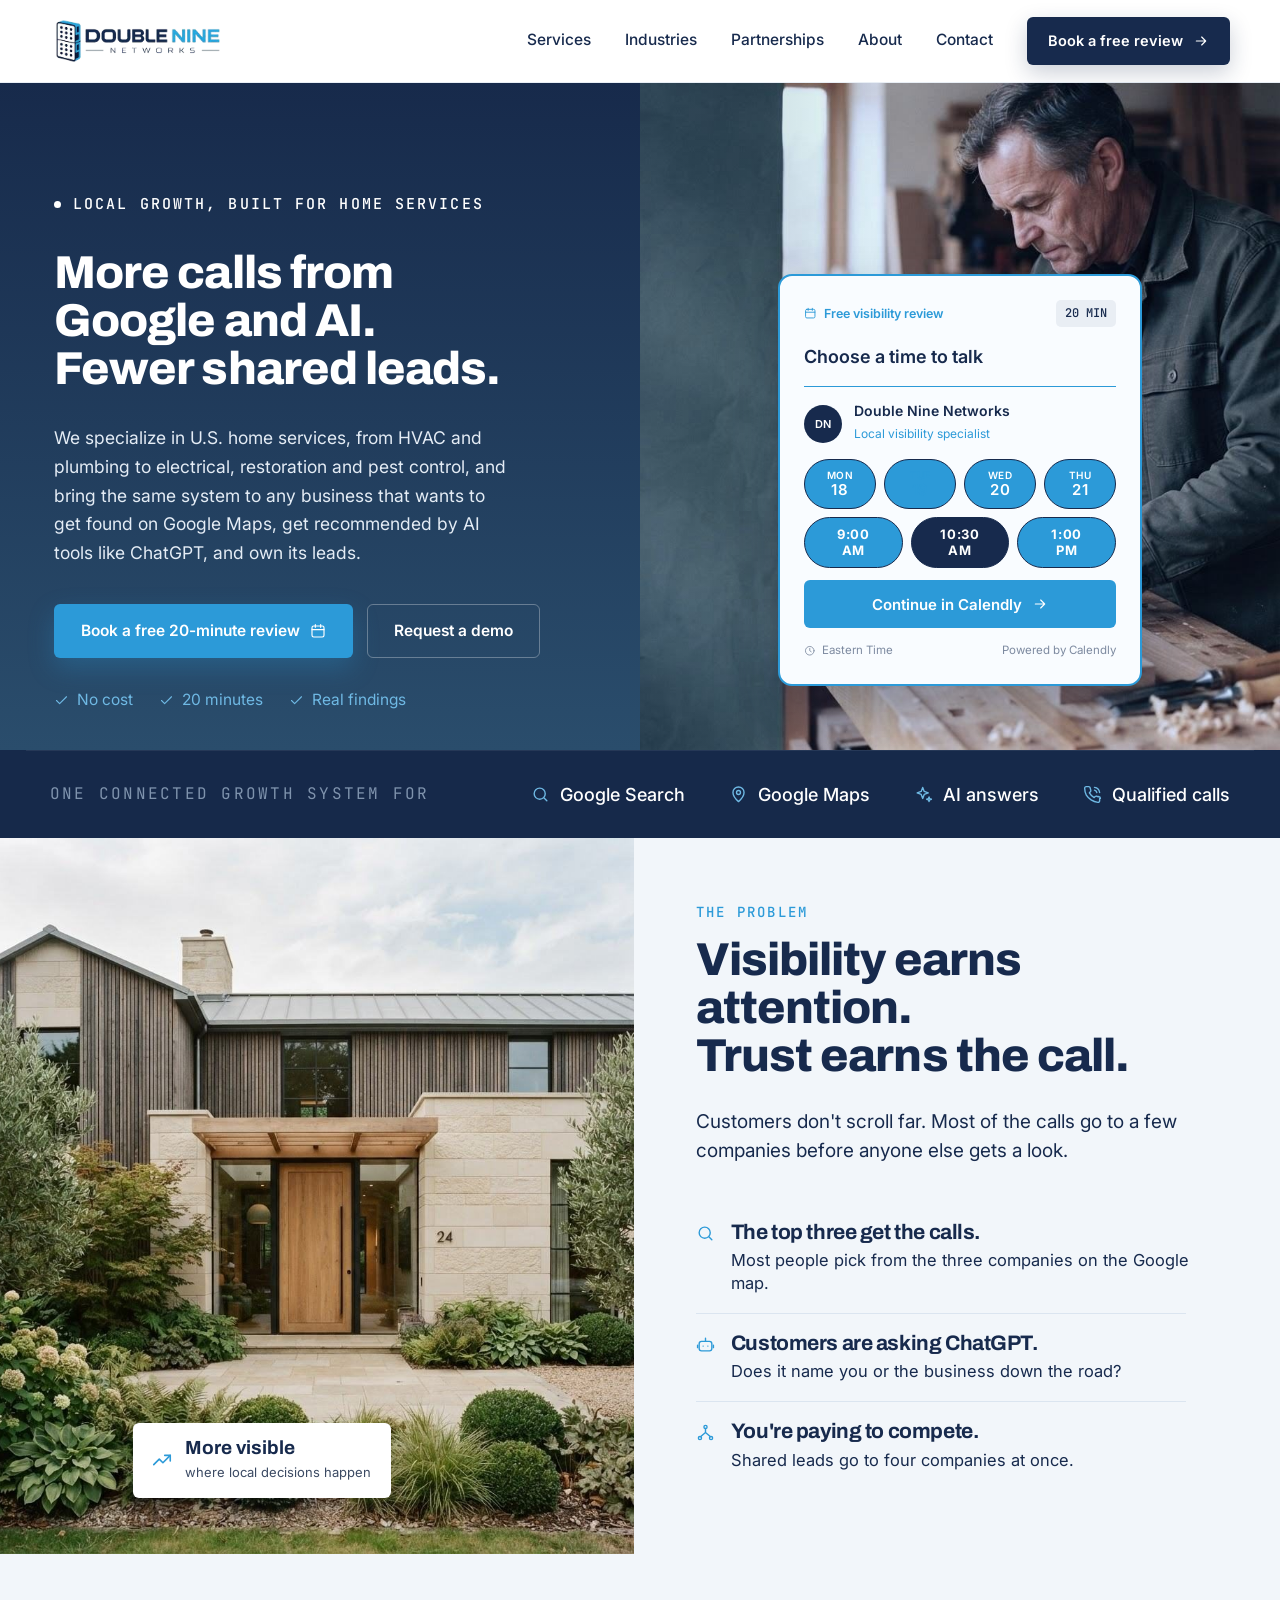
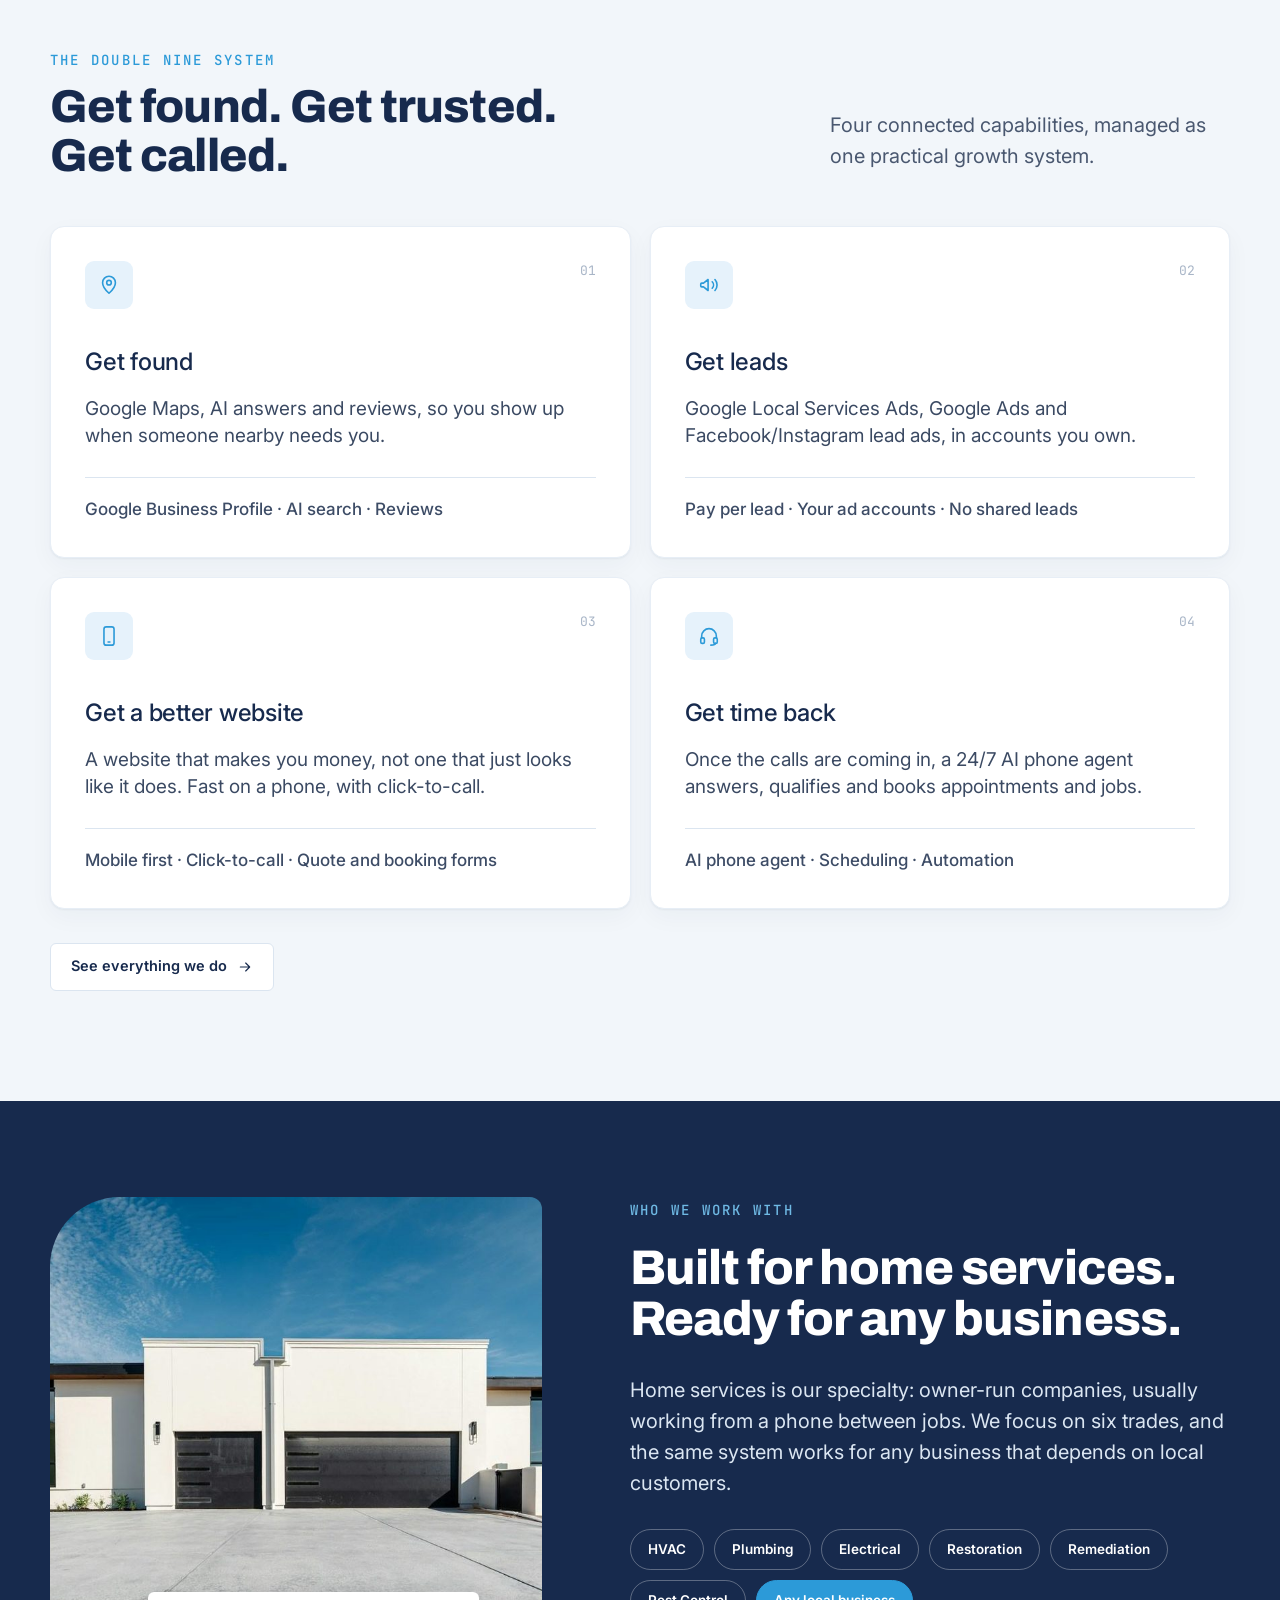
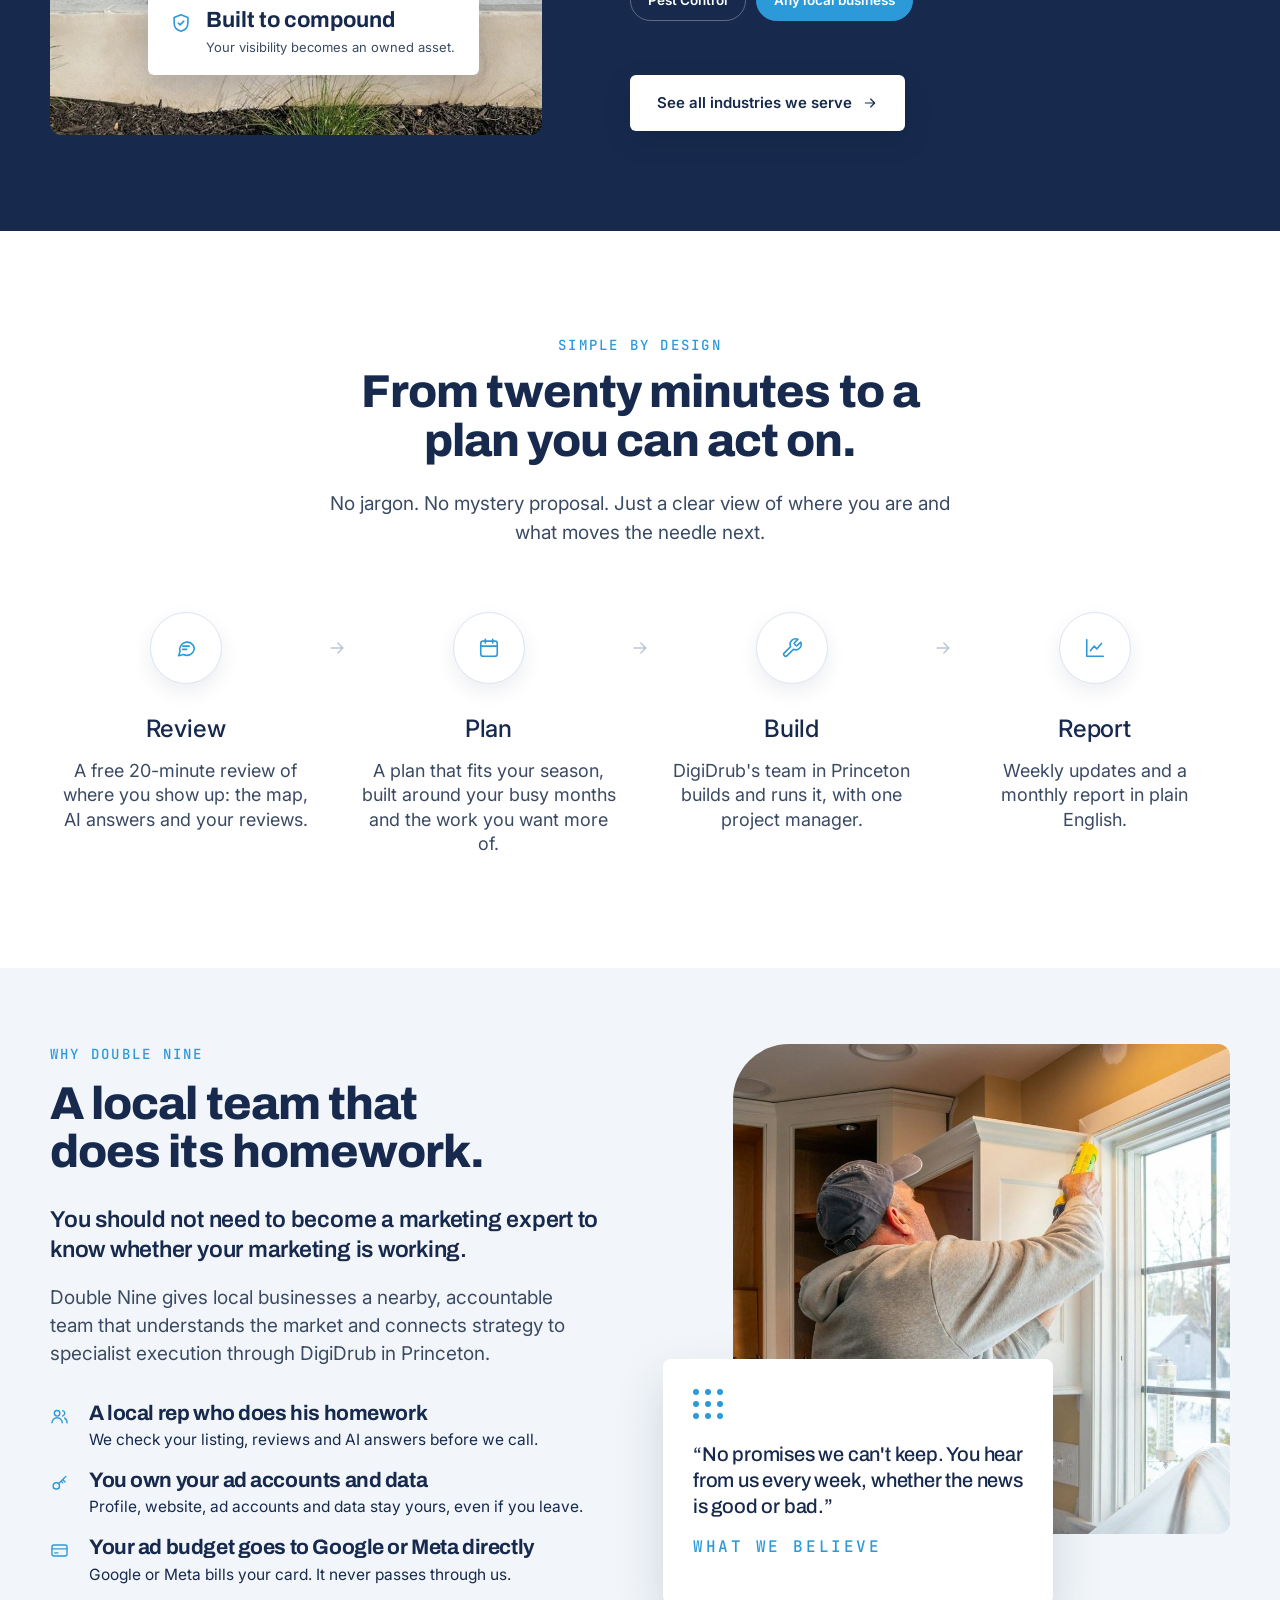
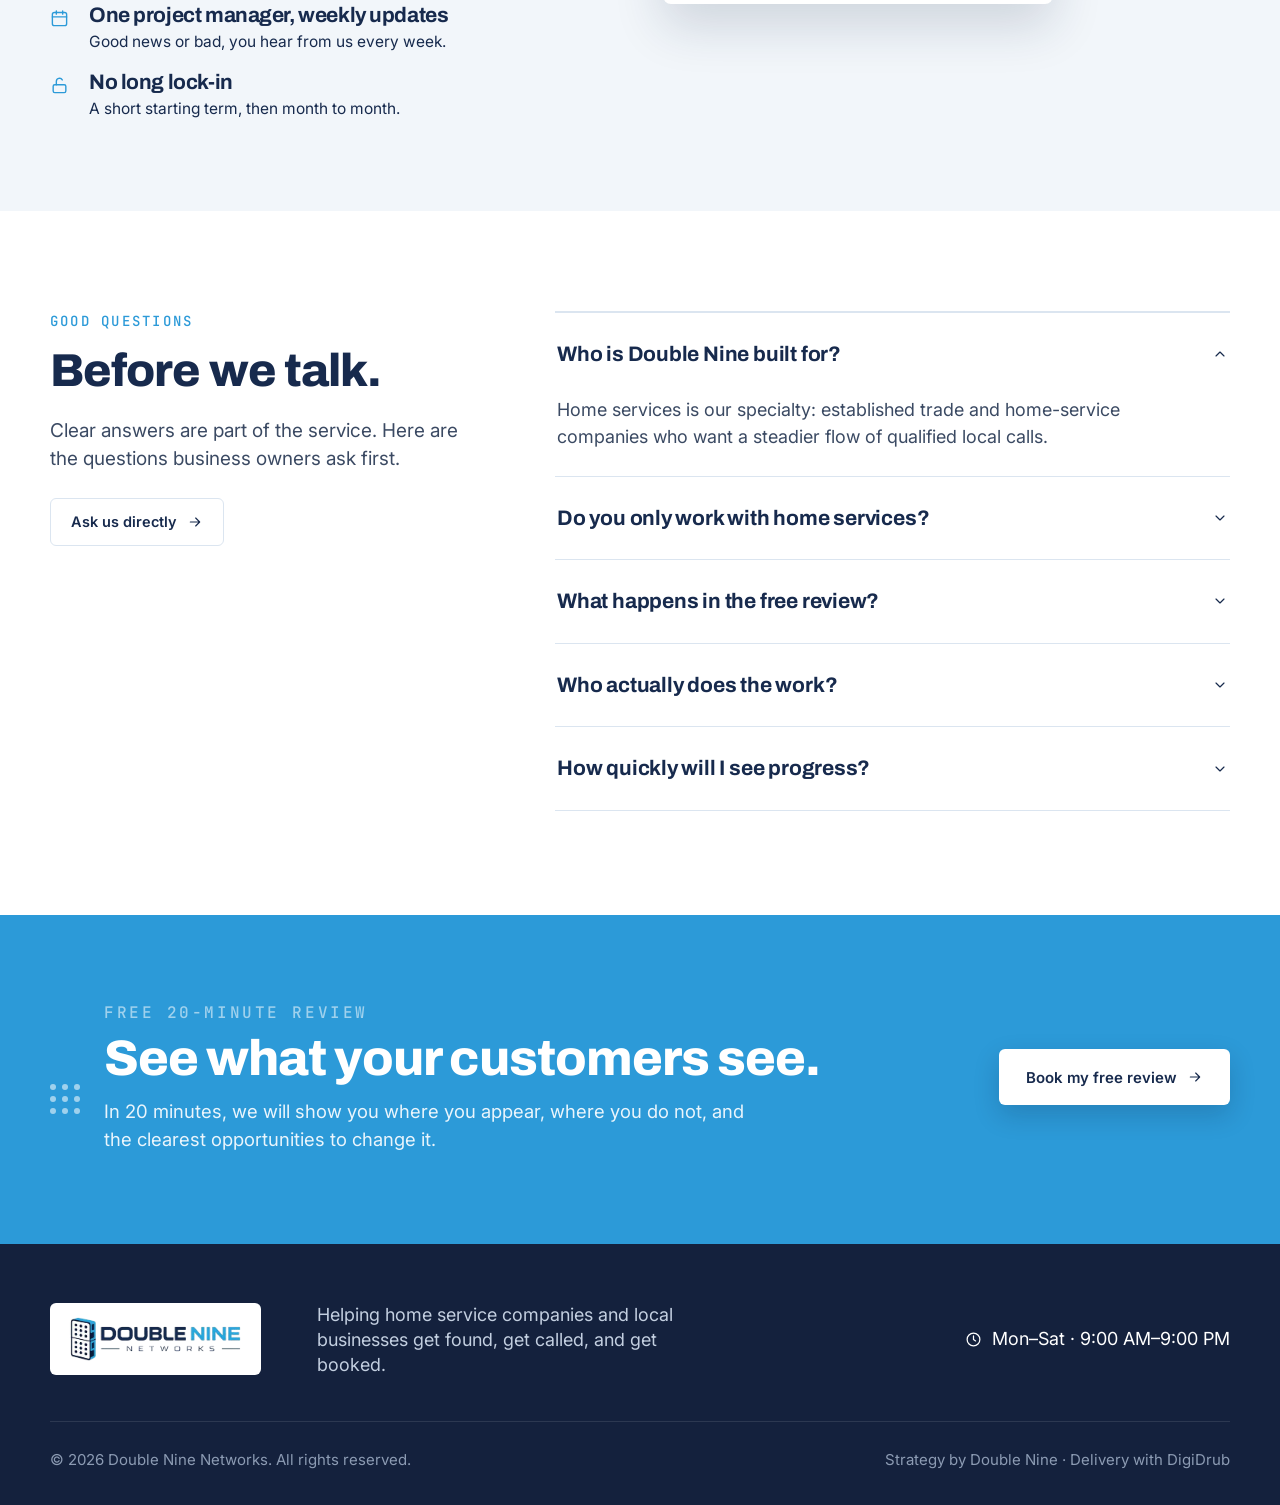
==== commit e4c2758d: "Add files via upload" ====
--- a/index.html
+++ b/index.html
@@ -4,7 +4,7 @@
 <meta charset="UTF-8">
 <meta name="viewport" content="width=device-width, initial-scale=1.0">
 <title>Double Nine Networks — More calls from Google and AI</title>
-<meta name="description" content="Double Nine Networks helps HVAC, plumbing, electrical, restoration and pest control companies in New Jersey, Connecticut and Florida get found on Google Maps, get recommended by AI tools, and own their leads.">
+<meta name="description" content="Double Nine Networks specializes in U.S. home services and brings the same system to any business that wants to get found on Google Maps, get recommended by AI tools, and own its leads.">
 <link rel="canonical" href="https://doubleninenetworks.com/">
 <meta property="og:title" content="Double Nine Networks">
 <meta property="og:description" content="More calls from Google and AI. Fewer shared leads.">
@@ -13,302 +13,7 @@
 <link rel="preconnect" href="https://fonts.googleapis.com">
 <link rel="preconnect" href="https://fonts.gstatic.com" crossorigin>
 <link href="https://fonts.googleapis.com/css2?family=Archivo:wght@600;700;800&family=Inter:wght@400;500;600&family=JetBrains+Mono:wght@400;500&display=swap" rel="stylesheet">
-<style>
-  :root{
-    --navy:#172a4d;
-    --navy-deep:#14213d;
-    --navy-strip:#16294a;
-    --blue:#2c9ad8;
-    --blue-soft:#6fb9e4;
-    --blue-tint:#e6f2fb;
-    --ink:#172a4d;
-    --body:#3b4a63;
-    --muted:#8a97ab;
-    --bg-soft:#f2f6fa;
-    --line:#dbe5f0;
-    --white:#fff;
-    --radius:10px;
-    --wrap:1228px;
-  }
-  *{ margin:0; padding:0; box-sizing:border-box; }
-  html{ scroll-behavior:smooth; }
-  body{
-    font-family:'Inter', system-ui, sans-serif;
-    color:var(--body);
-    background:#fff;
-    line-height:1.55;
-    -webkit-font-smoothing:antialiased;
-    overflow-x:hidden;
-  }
-  img{ display:block; max-width:100%; }
-  a{ color:inherit; text-decoration:none; }
-  .wrap{ max-width:var(--wrap); margin:0 auto; padding:0 24px; }
-  .ico{ width:1em; height:1em; fill:none; stroke:currentColor; stroke-width:1.75; stroke-linecap:round; stroke-linejoin:round; flex-shrink:0; }
-
-  h1,h2,h3{ font-family:'Archivo', sans-serif; color:var(--ink); letter-spacing:-0.02em; }
-  h1,h2{ font-weight:800; line-height:1.06; }
-
-  .eyebrow{
-    font-family:'JetBrains Mono', monospace;
-    font-size:14px; font-weight:500;
-    letter-spacing:0.16em; text-transform:uppercase;
-    color:var(--blue);
-  }
-
-  /* ---------- Buttons ---------- */
-  .btn{
-    display:inline-flex; align-items:center; justify-content:center; gap:10px;
-    font-family:'Inter', sans-serif; font-weight:600; font-size:15.5px;
-    padding:0 26px; height:54px; border-radius:6px;
-    border:1px solid transparent; cursor:pointer;
-    transition:transform .15s ease, box-shadow .15s ease, background .2s ease, border-color .2s ease;
-  }
-  .btn .ico{ font-size:16px; }
-  .btn:hover{ transform:translateY(-1px); }
-  .btn-navy{ background:var(--navy); color:#fff; height:48px; font-size:14.5px; padding:0 20px; box-shadow:0 8px 22px rgba(23,42,77,.22); }
-  .btn-blue{ background:var(--blue); color:#fff; box-shadow:0 10px 26px rgba(44,154,216,.28); }
-  .btn-blue:hover{ background:#2689c3; }
-  .btn-ghost-light{ background:transparent; color:#fff; border-color:rgba(255,255,255,.3); }
-  .btn-ghost-light:hover{ border-color:rgba(255,255,255,.6); }
-  .btn-white{ background:#fff; color:var(--navy); height:56px; font-size:15px; box-shadow:0 10px 26px rgba(10,24,50,.18); }
-  .btn-outline{ background:#fff; color:var(--navy); border-color:var(--line); height:48px; font-size:14.5px; padding:0 20px; }
-  .btn-outline:hover{ border-color:var(--blue); }
-
-  /* ---------- Header ---------- */
-  .site-header{ position:sticky; top:0; z-index:50; background:rgba(255,255,255,.96); backdrop-filter:blur(8px); border-bottom:1px solid #e8eef5; }
-  .site-header .wrap{ display:flex; align-items:center; justify-content:space-between; height:82px; }
-  .logo img{ height:54px; width:auto; }
-
-  /* ---------- Hero ---------- */
-  .hero{ display:grid; grid-template-columns:1fr 1fr; min-height:667px; }
-  .hero-left{
-    background:linear-gradient(180deg, #172a4b 0%, #2a4d6c 100%);
-    padding:72px 56px 0 max(24px, calc((100vw - var(--wrap)) / 2 + 28px));
-    display:flex; flex-direction:column; justify-content:center; color:#fff;
-  }
-  .hero-eyebrow{
-    font-family:'JetBrains Mono', monospace; font-size:15px; font-weight:500;
-    letter-spacing:.14em; text-transform:uppercase;
-    display:flex; align-items:center; gap:12px; margin-bottom:34px;
-  }
-  .hero-eyebrow::before{ content:""; width:7px; height:7px; border-radius:50%; background:#fff; }
-  .hero h1{ color:#fff; font-size:clamp(36px,3.6vw,52px); line-height:1.04; margin-bottom:30px; }
-  .hero h1 .br-d{ display:inline; }
-  .hero-sub{ font-size:17.5px; line-height:1.65; color:#e4ecf5; max-width:42ch; margin-bottom:36px; }
-  .hero-ctas{ display:flex; gap:14px; flex-wrap:wrap; margin-bottom:30px; }
-  .hero-checks{ display:flex; gap:26px; flex-wrap:wrap; color:var(--blue-soft); font-size:15.5px; }
-  .hero-checks span{ display:inline-flex; align-items:center; gap:8px; }
-  .hero-checks .ico{ font-size:15px; }
-
-  .hero-right{ position:relative; overflow:hidden; min-height:420px; background:#233a52; }
-  .hero-right > img{ position:absolute; inset:0; width:100%; height:100%; object-fit:cover; object-position:100% 30%; }
-  .hero-right::after{ content:""; position:absolute; inset:0; background:linear-gradient(90deg, rgba(23,42,77,.25), rgba(23,42,77,0) 40%); pointer-events:none; }
-
-  .book-card{
-    position:absolute; z-index:2; left:50%; bottom:64px; transform:translateX(-50%);
-    width:min(364px, calc(100% - 40px)); background:#f9fcff;
-    border:2px solid var(--blue); border-radius:14px; padding:24px;
-    box-shadow:0 30px 60px rgba(10,24,50,.35); color:var(--ink);
-  }
-  .book-top{ display:flex; align-items:center; justify-content:space-between; font-size:12.5px; font-weight:600; color:var(--blue); }
-  .book-top .lbl{ display:inline-flex; align-items:center; gap:7px; }
-  .book-top .tag{ font-family:'JetBrains Mono',monospace; font-weight:500; color:var(--ink); background:#e9eef4; padding:4px 9px; border-radius:5px; font-size:12px; }
-  .book-card h3{ font-family:'Inter',sans-serif; font-weight:600; font-size:18px; margin:16px 0 16px; letter-spacing:0; padding-bottom:16px; border-bottom:1px solid var(--blue); }
-  .book-who{ display:flex; align-items:center; gap:12px; margin-bottom:14px; }
-  .avatar{ width:38px; height:38px; border-radius:50%; background:var(--navy); color:#fff; font-size:11px; font-weight:600; display:flex; align-items:center; justify-content:center; }
-  .book-who b{ display:block; font-size:14px; font-weight:600; line-height:1.2; }
-  .book-who span{ font-size:12px; color:var(--blue); }
-  .pill-row{ display:grid; gap:8px; margin-bottom:8px; }
-  .pill-row.days{ grid-template-columns:repeat(4,1fr); }
-  .pill-row.times{ grid-template-columns:repeat(3,1fr); margin-bottom:12px; }
-  .pill{
-    font-family:'Inter',sans-serif; background:#fff; border:1.5px solid var(--navy); color:var(--navy);
-    border-radius:6px; text-align:center; font-size:12px; font-weight:500; padding:7px 0; cursor:pointer; line-height:1.2;
-  }
-  .pill small{ display:block; font-size:10px; font-weight:600; letter-spacing:.04em; }
-  .pill strong{ font-size:15px; font-weight:600; }
-  .pill.on{ background:var(--navy); color:#fff; }
-  .pill.today{ color:var(--blue); border-color:var(--navy); }
-  .book-card .btn{ width:100%; height:48px; font-size:15px; box-shadow:none; }
-  .book-foot{ display:flex; justify-content:space-between; margin-top:14px; font-size:11.5px; color:#7d8aa0; }
-  .book-foot span{ display:inline-flex; align-items:center; gap:6px; }
-
-  /* ---------- Strip ---------- */
-  .strip{ background:var(--navy-strip); }
-  .strip .wrap{ display:flex; align-items:center; justify-content:space-between; gap:24px; height:88px; border-top:1px solid rgba(255,255,255,.07); flex-wrap:wrap; }
-  .strip-label{ font-family:'JetBrains Mono',monospace; font-size:16px; letter-spacing:.14em; color:#7f93ad; text-transform:uppercase; }
-  .strip-items{ display:flex; gap:44px; flex-wrap:wrap; }
-  .strip-items span{ display:inline-flex; align-items:center; gap:10px; color:#fff; font-weight:500; font-size:18px; }
-  .strip-items .ico{ color:var(--blue-soft); font-size:19px; }
-
-  /* ---------- Problem ---------- */
-  .problem{ display:grid; grid-template-columns:713fr 727fr; background:var(--bg-soft); min-height:630px; }
-  .problem-img{ position:relative; min-height:560px; }
-  .problem-img > img{ position:absolute; inset:0; width:100%; height:100%; object-fit:cover; }
-  .float-badge{
-    position:absolute; left:max(24px, 133px); bottom:56px; background:#fff; border-radius:6px;
-    padding:14px 20px 14px 18px; display:flex; align-items:center; gap:12px;
-    box-shadow:0 12px 30px rgba(10,24,50,.18);
-  }
-  .float-badge .ico{ color:var(--blue); font-size:22px; }
-  .float-badge b{ display:block; font-family:'Archivo',sans-serif; font-size:19px; color:var(--ink); line-height:1.15; }
-  .float-badge small{ font-size:13px; color:var(--body); }
-  .problem-copy{ padding:64px 64px 64px 62px; display:flex; flex-direction:column; justify-content:center; }
-  .problem-copy .eyebrow{ margin-bottom:12px; }
-  .problem-copy h2{ font-size:clamp(34px,3.6vw,52px); line-height:1.05; margin-bottom:26px; }
-  .problem-copy > p{ font-size:19px; max-width:27em; margin-bottom:36px; color:var(--ink); }
-  .point{ display:flex; gap:16px; padding:18px 0; position:relative; }
-  .point:first-of-type{ padding-top:0; }
-  .point + .point::before{ content:""; position:absolute; top:0; left:0; width:490px; max-width:100%; border-top:1px solid var(--line); }
-  .point .ico{ color:var(--blue); font-size:19px; margin-top:4px; }
-  .point h3{ font-size:21px; font-weight:700; line-height:1.2; margin-bottom:4px; }
-  .point p{ font-size:16.5px; color:var(--ink); line-height:1.4; }
-
-  /* ---------- System ---------- */
-  .system{ background:var(--bg-soft); padding:96px 0 110px; }
-  .system-head{ display:flex; justify-content:space-between; align-items:flex-end; gap:40px; margin-bottom:46px; flex-wrap:wrap; }
-  .system-head .eyebrow{ margin-bottom:12px; }
-  .system-head h2{ font-size:clamp(34px,3.6vw,52px); line-height:1.05; }
-  .system-head p{ font-size:20px; max-width:20em; color:#4a5870; margin-bottom:8px; }
-  .cards{ display:grid; grid-template-columns:1fr 1fr; gap:19px; }
-  .card{ background:#fff; border-radius:14px; padding:34px; box-shadow:0 1px 2px rgba(23,42,77,.05), 0 8px 24px rgba(23,42,77,.04); border:1px solid #e7eef6; display:flex; flex-direction:column; }
-  .card-top{ display:flex; justify-content:space-between; align-items:flex-start; margin-bottom:34px; }
-  .card-ico{ width:48px; height:48px; border-radius:9px; background:var(--blue-tint); color:var(--blue); display:flex; align-items:center; justify-content:center; font-size:22px; }
-  .card-num{ font-family:'JetBrains Mono',monospace; font-size:13px; color:#a8b5c7; }
-  .card h3{ font-family:'Inter',sans-serif; font-weight:500; font-size:24px; letter-spacing:-.01em; margin-bottom:16px; }
-  .card p{ font-size:19px; line-height:1.4; color:var(--body); margin-bottom:28px; flex:1; }
-  .card-tags{ border-top:1px solid var(--line); padding-top:18px; font-size:17px; font-weight:500; color:#3d4c66; }
-
-  /* ---------- Trades ---------- */
-  .trades{ background:var(--navy); padding:96px 0; }
-  .trades .wrap{ display:grid; grid-template-columns:492px 1fr; gap:88px; align-items:center; }
-  .trades-img{ position:relative; border-radius:70px 12px 12px 12px; overflow:hidden; height:538px; }
-  .trades-img > img{ width:100%; height:100%; object-fit:cover; }
-  .trades-img .float-badge{ left:98px; bottom:60px; right:auto; }
-  .float-badge.sm b{ font-size:22px; }
-  .float-badge.sm{ padding:16px 24px 16px 22px; gap:14px; align-items:flex-start; }
-  .float-badge.sm .ico{ margin-top:4px; }
-  .trades-copy .eyebrow{ color:var(--blue-soft); margin-bottom:20px; }
-  .trades-copy h2{ color:#fff; font-size:clamp(36px,3.8vw,54px); margin-bottom:30px; }
-  .trades-copy p{ color:#dbe6f2; font-size:20px; max-width:30em; margin-bottom:30px; }
-  .chips{ display:flex; gap:10px; flex-wrap:wrap; margin-bottom:54px; }
-  .chip{ border:1px solid rgba(255,255,255,.3); color:#fff; border-radius:999px; padding:9px 17px; font-size:13.5px; font-weight:600; }
-
-  /* ---------- Process ---------- */
-  .process{ padding:104px 0 112px; text-align:center; background:#fff; }
-  .process .eyebrow{ margin-bottom:12px; }
-  .process h2{ font-size:clamp(34px,3.6vw,52px); line-height:1.05; max-width:13em; margin:0 auto 24px; }
-  .process-sub{ font-size:19px; max-width:34em; margin:0 auto 64px; color:var(--body); }
-  .steps{ display:grid; grid-template-columns:1fr auto 1fr auto 1fr auto 1fr; align-items:start; gap:0 6px; }
-  .step{ padding:0 8px; }
-  .step-ico{ width:72px; height:72px; border-radius:50%; background:#fff; border:1px solid var(--line); box-shadow:0 8px 20px rgba(23,42,77,.08); display:flex; align-items:center; justify-content:center; margin:0 auto 26px; color:var(--blue); font-size:22px; }
-  .step h3{ font-family:'Inter',sans-serif; font-weight:500; font-size:24px; margin-bottom:12px; letter-spacing:-.01em; }
-  .step p{ font-size:18px; line-height:1.35; color:var(--body); }
-  .step-arrow{ margin-top:26px; color:#b9c6d8; font-size:20px; }
-
-  /* ---------- Why ---------- */
-  .why{ background:var(--bg-soft); padding:76px 0 90px; }
-  .why .wrap{ display:grid; grid-template-columns:1fr 497px; gap:88px; align-items:start; }
-  .why .eyebrow{ margin-bottom:14px; }
-  .why h2{ font-size:clamp(34px,3.6vw,52px); line-height:1.05; max-width:10em; margin-bottom:28px; }
-  .why-lead{ font-family:'Archivo',sans-serif; font-weight:600; font-size:23px; line-height:1.3; color:var(--ink); margin-bottom:20px; max-width:25em; letter-spacing:-.01em; }
-  .why-body{ font-size:19px; line-height:1.45; max-width:28em; margin-bottom:34px; }
-  .why-list{ list-style:none; display:grid; gap:16px; }
-  .why-list li{ display:flex; gap:20px; }
-  .why-list .ico{ color:var(--blue); font-size:19px; margin-top:6px; }
-  .why-list h3{ font-size:21px; font-weight:700; line-height:1.2; margin-bottom:2px; }
-  .why-list p{ font-size:15.5px; color:var(--ink); }
-  .why-visual{ position:relative; padding-bottom:70px; }
-  .why-photo{ border-radius:56px 12px 12px 12px; overflow:hidden; height:490px; }
-  .why-photo img{ width:100%; height:100%; object-fit:cover; object-position:50% 25%; }
-  .quote-card{
-    position:absolute; left:-70px; bottom:0; width:390px; background:#fff; border-radius:8px;
-    padding:30px; box-shadow:0 22px 50px rgba(23,42,77,.16);
-  }
-  .dots{ display:grid; grid-template-columns:repeat(3,6px); gap:6px 6px; margin-bottom:22px; }
-  .dots i{ width:6px; height:6px; border-radius:50%; background:var(--blue); display:block; }
-  .quote-card q{ quotes:none; display:block; font-family:'Archivo',sans-serif; font-weight:500; font-size:20px; line-height:1.3; color:var(--ink); margin-bottom:16px; letter-spacing:-.01em; }
-  .quote-card .eyebrow{ font-size:16px; }
-
-  /* ---------- FAQ ---------- */
-  .faq{ background:#fff; padding:100px 0 104px; }
-  .faq .wrap{ display:grid; grid-template-columns:1fr 675px; gap:72px; align-items:start; }
-  .faq .eyebrow{ margin-bottom:14px; }
-  .faq h2{ font-size:clamp(34px,3.6vw,52px); line-height:1.05; margin-bottom:22px; }
-  .faq-intro{ font-size:19px; line-height:1.45; max-width:24em; margin-bottom:26px; }
-  .faq-list{ border-top:1px solid var(--line); }
-  .faq-list details{ border-bottom:1px solid var(--line); }
-  .faq-list summary{
-    list-style:none; cursor:pointer; display:flex; justify-content:space-between; align-items:center; gap:20px;
-    padding:25px 2px; font-family:'Archivo',sans-serif; font-weight:700; font-size:21px; color:var(--ink); letter-spacing:-.01em;
-  }
-  .faq-list summary::-webkit-details-marker{ display:none; }
-  .faq-list summary .ico{ font-size:16px; transition:transform .2s ease; color:var(--ink); }
-  .faq-list details[open] summary .ico{ transform:rotate(180deg); }
-  .faq-list details p{ padding:0 2px 26px; font-size:18px; line-height:1.5; max-width:34em; }
-  .faq-list details:first-child{ border-top:1px solid #dbe5f0; }
-
-  /* ---------- CTA band ---------- */
-  .cta{ background:var(--blue); padding:86px 0 90px; color:#fff; }
-  .cta .wrap{ display:grid; grid-template-columns:auto 1fr auto; gap:26px 24px; align-items:center; }
-  .cta .dots{ align-self:end; margin:0 0 40px; }
-  .cta .dots i{ background:rgba(255,255,255,.55); }
-  .cta .eyebrow{ color:rgba(255,255,255,.55); font-size:16px; margin-bottom:6px; }
-  .cta h2{ color:#fff; font-size:clamp(34px,3.9vw,56px); line-height:1.05; margin-bottom:14px; }
-  .cta p{ font-size:18.5px; color:#eaf5fc; max-width:36em; line-height:1.5; }
-
-  /* ---------- Footer ---------- */
-  .site-footer{ background:var(--navy-deep); padding:58px 0 34px; color:#c3cfe0; }
-  .foot-top{ display:grid; grid-template-columns:auto 1fr auto; gap:56px; align-items:center; padding-bottom:44px; border-bottom:1px solid rgba(255,255,255,.1); }
-  .foot-logo{ background:#fff; border-radius:6px; padding:8px 14px; display:block; }
-  .foot-logo img{ height:56px; width:auto; }
-  .foot-tag{ font-size:18px; line-height:1.4; max-width:20em; }
-  .foot-hours{ display:inline-flex; align-items:center; gap:10px; font-size:18px; color:#fff; }
-  .foot-hours .ico{ font-size:17px; }
-  .foot-bottom{ display:flex; justify-content:space-between; gap:20px; flex-wrap:wrap; padding-top:26px; font-size:15px; color:#8c9bb3; }
-
-  /* ---------- Responsive ---------- */
-  @media (max-width:1100px){
-    .trades .wrap{ grid-template-columns:1fr; gap:48px; }
-    .trades-img{ max-width:560px; }
-    .why .wrap{ grid-template-columns:1fr; gap:60px; }
-    .why-visual{ max-width:560px; margin-left:70px; }
-    .faq .wrap{ grid-template-columns:1fr; gap:40px; }
-    .steps{ grid-template-columns:1fr 1fr; gap:44px 20px; }
-    .step-arrow{ display:none; }
-  }
-  @media (max-width:900px){
-    .br-d{ display:none; }
-    .hero{ grid-template-columns:1fr; }
-    .hero-left{ padding:64px 24px 56px; }
-    .hero-right{ min-height:640px; }
-    .problem{ grid-template-columns:1fr; }
-    .problem-img{ min-height:420px; }
-    .float-badge{ left:24px; }
-    .problem-copy{ padding:56px 24px; }
-    .cards{ grid-template-columns:1fr; }
-    .cta .wrap{ grid-template-columns:1fr; }
-    .cta .dots{ display:none; }
-    .foot-top{ grid-template-columns:1fr; gap:26px; }
-    .strip .wrap{ height:auto; padding-top:26px; padding-bottom:26px; flex-direction:column; align-items:flex-start; }
-    .strip-items{ gap:18px 30px; }
-  }
-  @media (max-width:640px){
-    .site-header .wrap{ height:70px; }
-    .logo img{ height:44px; }
-    .btn-navy{ height:42px; padding:0 14px; font-size:13px; }
-    .steps{ grid-template-columns:1fr; }
-    .why-visual{ margin-left:0; }
-    .quote-card{ position:relative; left:0; width:auto; margin:-60px 14px 0; }
-    .why-visual{ padding-bottom:0; }
-    .why-photo{ height:400px; }
-    .hero-right{ min-height:600px; }
-    .card{ padding:26px; }
-    .trades-img{ height:420px; }
-    .trades-img .float-badge{ left:18px; right:18px; bottom:20px; }
-  }
-  @media (prefers-reduced-motion:reduce){ html{ scroll-behavior:auto; } .btn:hover{ transform:none; } }
-</style>
+<link rel="stylesheet" href="styles.css">
 </head>
 <body>
 
@@ -345,7 +50,20 @@
 <header class="site-header">
   <div class="wrap">
     <a class="logo" href="#top" aria-label="Double Nine Networks home"><img src="assets/logo.png" alt="Double Nine Networks"></a>
-    <a class="btn btn-navy" href="#book">Book a free review <svg class="ico"><use href="#i-arrow"/></svg></a>
+    <nav class="main-nav" id="main-nav" aria-label="Main">
+      <a href="services.html">Services</a>
+      <a href="industries.html">Industries</a>
+      <a href="partnerships.html">Partnerships</a>
+      <a href="about.html">About</a>
+      <a href="contact.html">Contact</a>
+      <a class="nav-cta-mobile btn btn-blue" href="#book">Book a free review <svg class="ico"><use href="#i-arrow"/></svg></a>
+    </nav>
+    <div class="nav-actions">
+      <a class="btn btn-navy nav-cta" href="#book">Book a free review <svg class="ico"><use href="#i-arrow"/></svg></a>
+      <button class="nav-toggle" type="button" aria-expanded="false" aria-controls="main-nav" aria-label="Open menu">
+        <svg class="ico" viewBox="0 0 24 24"><path class="bars" d="M4 7h16M4 12h16M4 17h16"/><path class="x" d="M6 6l12 12M18 6 6 18"/></svg>
+      </button>
+    </div>
   </div>
 </header>
 
@@ -354,9 +72,9 @@
 <!-- ============ HERO ============ -->
 <section class="hero">
   <div class="hero-left">
-    <div class="hero-eyebrow">Local growth for trade contractors</div>
+    <div class="hero-eyebrow">Local growth, built for home services</div>
     <h1>More calls from<br class="br-d"> Google and AI.<br class="br-d"> Fewer shared leads.</h1>
-    <p class="hero-sub">We help HVAC, plumbing, electrical, restoration and pest control companies in New Jersey, Connecticut and Florida get found on Google Maps, get recommended by AI tools like ChatGPT, and own their leads.</p>
+    <p class="hero-sub">We specialize in U.S. home services, from HVAC and plumbing to electrical, restoration and pest control, and bring the same system to any business that wants to get found on Google Maps, get recommended by AI tools like ChatGPT, and own its leads.</p>
     <div class="hero-ctas">
       <a class="btn btn-blue" href="#book">Book a free 20-minute review <svg class="ico"><use href="#i-cal"/></svg></a>
       <a class="btn btn-ghost-light" href="#book">Request a demo</a>
@@ -426,14 +144,14 @@
   <div class="problem-copy">
     <div class="eyebrow">The problem</div>
     <h2>Visibility earns<br class="br-d"> attention.<br class="br-d"> Trust earns the call.</h2>
-    <p>Homeowners don't scroll far. Most of the calls go to a few companies before anyone else gets a look.</p>
+    <p>Customers don't scroll far. Most of the calls go to a few companies before anyone else gets a look.</p>
     <div class="point">
       <svg class="ico"><use href="#i-search"/></svg>
       <div><h3>The top three get the calls.</h3><p>Most people pick from the three companies on the Google map.</p></div>
     </div>
     <div class="point">
       <svg class="ico"><use href="#i-bot"/></svg>
-      <div><h3>Homeowners are asking ChatGPT.</h3><p>Does it name you or the shop down the road?</p></div>
+      <div><h3>Customers are asking ChatGPT.</h3><p>Does it name you or the business down the road?</p></div>
     </div>
     <div class="point">
       <svg class="ico"><use href="#i-nodes"/></svg>
@@ -474,10 +192,11 @@
       <article class="card">
         <div class="card-top"><div class="card-ico"><svg class="ico"><use href="#i-headset"/></svg></div><span class="card-num">04</span></div>
         <h3>Get time back</h3>
-        <p>Once the calls are coming in, a 24/7 AI phone agent answers, qualifies and books jobs.</p>
+        <p>Once the calls are coming in, a 24/7 AI phone agent answers, qualifies and books appointments and jobs.</p>
         <div class="card-tags">AI phone agent · Scheduling · Automation</div>
       </article>
     </div>
+    <div class="system-more"><a class="btn btn-outline" href="services.html">See everything we do <svg class="ico"><use href="#i-arrow"/></svg></a></div>
   </div>
 </section>
 
@@ -493,13 +212,13 @@
     </div>
     <div class="trades-copy">
       <div class="eyebrow">Who we work with</div>
-      <h2>Trade contractors</h2>
-      <p>Owner-run companies, usually working from a phone between jobs. We start with six trades.</p>
+      <h2>Built for home services. Ready for any business.</h2>
+      <p>Home services is our specialty: owner-run companies, usually working from a phone between jobs. We focus on six trades, and the same system works for any business that depends on local customers.</p>
       <div class="chips">
         <span class="chip">HVAC</span><span class="chip">Plumbing</span><span class="chip">Electrical</span>
-        <span class="chip">Restoration</span><span class="chip">Remediation</span><span class="chip">Pest Control</span>
-      </div>
-      <a class="btn btn-white" href="#book">Get your free visibility review <svg class="ico"><use href="#i-arrow"/></svg></a>
+        <span class="chip">Restoration</span><span class="chip">Remediation</span><span class="chip">Pest Control</span><span class="chip chip-any">Any local business</span>
+      </div>
+      <a class="btn btn-white" href="industries.html">See all industries we serve <svg class="ico"><use href="#i-arrow"/></svg></a>
     </div>
   </div>
 </section>
@@ -520,7 +239,7 @@
       <div class="step">
         <div class="step-ico"><svg class="ico"><use href="#i-cal"/></svg></div>
         <h3>Plan</h3>
-        <p>A plan that fits your season, built around your busy months and the jobs you want more of.</p>
+        <p>A plan that fits your season, built around your busy months and the work you want more of.</p>
       </div>
       <svg class="ico step-arrow"><use href="#i-arrow"/></svg>
       <div class="step">
@@ -545,7 +264,7 @@
       <div class="eyebrow">Why Double Nine</div>
       <h2>A local team that does its homework.</h2>
       <p class="why-lead">You should not need to become a marketing expert to know whether your marketing is working.</p>
-      <p class="why-body">Double Nine gives contractors a nearby, accountable team that understands the market and connects strategy to specialist execution through DigiDrub in Princeton.</p>
+      <p class="why-body">Double Nine gives local businesses a nearby, accountable team that understands the market and connects strategy to specialist execution through DigiDrub in Princeton.</p>
       <ul class="why-list">
         <li><svg class="ico"><use href="#i-users"/></svg><div><h3>A local rep who does his homework</h3><p>We check your listing, reviews and AI answers before we call.</p></div></li>
         <li><svg class="ico"><use href="#i-key"/></svg><div><h3>You own your ad accounts and data</h3><p>Profile, website, ad accounts and data stay yours, even if you leave.</p></div></li>
@@ -571,13 +290,17 @@
     <div>
       <div class="eyebrow">Good questions</div>
       <h2>Before we talk.</h2>
-      <p class="faq-intro">Clear answers are part of the service. Here are the questions contractors ask first.</p>
+      <p class="faq-intro">Clear answers are part of the service. Here are the questions business owners ask first.</p>
       <a class="btn btn-outline" href="#book">Ask us directly <svg class="ico"><use href="#i-arrow"/></svg></a>
     </div>
     <div class="faq-list">
       <details name="faq" open>
         <summary>Who is Double Nine built for? <svg class="ico"><use href="#i-down"/></svg></summary>
-        <p>We work with established trade and home-service contractors who want a steadier flow of qualified local calls.</p>
+        <p>Home services is our specialty: established trade and home-service companies who want a steadier flow of qualified local calls.</p>
+      </details>
+      <details name="faq">
+        <summary>Do you only work with home services? <svg class="ico"><use href="#i-down"/></svg></summary>
+        <p>No. Home services is where we specialize, but the same services, from a website that works to Google Maps, AI answers, your own ads and AI helpers, can be provided to any business that wants more local customers.</p>
       </details>
       <details name="faq">
         <summary>What happens in the free review? <svg class="ico"><use href="#i-down"/></svg></summary>
@@ -601,7 +324,7 @@
     <div class="dots" aria-hidden="true"><i></i><i></i><i></i><i></i><i></i><i></i><i></i><i></i><i></i></div>
     <div>
       <div class="eyebrow">Free 20-minute review</div>
-      <h2>See what homeowners see.</h2>
+      <h2>See what your customers see.</h2>
       <p>In 20 minutes, we will show you where you appear, where you do not, and the clearest opportunities to change it.</p>
     </div>
     <a class="btn btn-white" href="#book">Book my free review <svg class="ico"><use href="#i-arrow"/></svg></a>
@@ -615,7 +338,7 @@
   <div class="wrap">
     <div class="foot-top">
       <a class="foot-logo" href="#top" aria-label="Double Nine Networks"><img src="assets/logo.png" alt="Double Nine Networks"></a>
-      <p class="foot-tag">Helping trade contractors get found, get called, and get booked.</p>
+      <p class="foot-tag">Helping home service companies and local businesses get found, get called, and get booked.</p>
       <div class="foot-hours"><svg class="ico"><use href="#i-clock"/></svg>Mon–Sat · 9:00 AM–9:00 PM</div>
     </div>
     <div class="foot-bottom">
@@ -626,6 +349,21 @@
 </footer>
 
 <script>
+  // Mobile menu
+  (function(){
+    var btn = document.querySelector('.nav-toggle');
+    var nav = document.getElementById('main-nav');
+    if(!btn || !nav) return;
+    function set(open){
+      nav.classList.toggle('open', open);
+      btn.setAttribute('aria-expanded', open ? 'true' : 'false');
+      btn.setAttribute('aria-label', open ? 'Close menu' : 'Open menu');
+    }
+    btn.addEventListener('click', function(){ set(!nav.classList.contains('open')); });
+    nav.addEventListener('click', function(e){ if(e.target.closest('a')) set(false); });
+    document.addEventListener('keydown', function(e){ if(e.key === 'Escape') set(false); });
+  })();
+
   // Booking-card pills: visual selection only until the real Calendly embed replaces this card.
   document.querySelectorAll('.pill-row').forEach(function(row){
     row.addEventListener('click', function(e){
--- a/styles.css
+++ b/styles.css
@@ -0,0 +1,776 @@
+:root{
+    --navy:#172a4d;
+    --navy-deep:#14213d;
+    --navy-strip:#16294a;
+    --blue:#2c9ad8;
+    --blue-soft:#6fb9e4;
+    --blue-tint:#e6f2fb;
+    --ink:#172a4d;
+    --body:#3b4a63;
+    --muted:#8a97ab;
+    --bg-soft:#f2f6fa;
+    --line:#dbe5f0;
+    --white:#fff;
+    --radius:10px;
+    --wrap:1228px;
+  }
+  *{ margin:0; padding:0; box-sizing:border-box; }
+  html{ scroll-behavior:smooth; }
+  body{
+    font-family:'Inter', system-ui, sans-serif;
+    color:var(--body);
+    background:#fff;
+    line-height:1.55;
+    -webkit-font-smoothing:antialiased;
+    overflow-x:hidden;
+  }
+  img{ display:block; max-width:100%; }
+  a{ color:inherit; text-decoration:none; }
+  .wrap{ max-width:var(--wrap); margin:0 auto; padding:0 24px; }
+  .ico{ width:1em; height:1em; fill:none; stroke:currentColor; stroke-width:1.75; stroke-linecap:round; stroke-linejoin:round; flex-shrink:0; }
+
+  h1,h2,h3{ font-family:'Archivo', sans-serif; color:var(--ink); letter-spacing:-0.02em; }
+  h1,h2{ font-weight:800; line-height:1.06; }
+
+  .eyebrow{
+    font-family:'JetBrains Mono', monospace;
+    font-size:14px; font-weight:500;
+    letter-spacing:0.16em; text-transform:uppercase;
+    color:var(--blue);
+  }
+
+  /* ---------- Buttons ---------- */
+  .btn{
+    display:inline-flex; align-items:center; justify-content:center; gap:10px;
+    font-family:'Inter', sans-serif; font-weight:600; font-size:15.5px;
+    padding:0 26px; height:54px; border-radius:6px;
+    border:1px solid transparent; cursor:pointer;
+    transition:transform .15s ease, box-shadow .15s ease, background .2s ease, border-color .2s ease;
+  }
+  .btn .ico{ font-size:16px; }
+  .btn:hover{ transform:translateY(-1px); }
+  .btn-navy{ background:var(--navy); color:#fff; height:48px; font-size:14.5px; padding:0 20px; box-shadow:0 8px 22px rgba(23,42,77,.22); }
+  .btn-blue{ background:var(--blue); color:#fff; box-shadow:0 10px 26px rgba(44,154,216,.28); }
+  .btn-blue:hover{ background:#2689c3; }
+  .btn-ghost-light{ background:transparent; color:#fff; border-color:rgba(255,255,255,.3); }
+  .btn-ghost-light:hover{ border-color:rgba(255,255,255,.6); }
+  .btn-white{ background:#fff; color:var(--navy); height:56px; font-size:15px; box-shadow:0 10px 26px rgba(10,24,50,.18); }
+  .btn-outline{ background:#fff; color:var(--navy); border-color:var(--line); height:48px; font-size:14.5px; padding:0 20px; }
+  .btn-outline:hover{ border-color:var(--blue); }
+
+  /* ---------- Header ---------- */
+  .site-header{ position:sticky; top:0; z-index:50; background:rgba(255,255,255,.96); backdrop-filter:blur(8px); border-bottom:1px solid #e8eef5; }
+  .site-header .wrap{ display:flex; align-items:center; justify-content:space-between; height:82px; }
+  .logo img{ height:54px; width:auto; }
+
+  /* ---------- Hero ---------- */
+  .hero{ display:grid; grid-template-columns:1fr 1fr; min-height:667px; }
+  .hero-left{
+    background:linear-gradient(180deg, #172a4b 0%, #2a4d6c 100%);
+    padding:72px 56px 0 max(24px, calc((100vw - var(--wrap)) / 2 + 28px));
+    display:flex; flex-direction:column; justify-content:center; color:#fff;
+  }
+  .hero-eyebrow{
+    font-family:'JetBrains Mono', monospace; font-size:15px; font-weight:500;
+    letter-spacing:.14em; text-transform:uppercase;
+    display:flex; align-items:center; gap:12px; margin-bottom:34px;
+  }
+  .hero-eyebrow::before{ content:""; width:7px; height:7px; border-radius:50%; background:#fff; }
+  .hero h1{ color:#fff; font-size:clamp(36px,3.6vw,52px); line-height:1.04; margin-bottom:30px; }
+  .hero h1 .br-d{ display:inline; }
+  .hero-sub{ font-size:17.5px; line-height:1.65; color:#e4ecf5; max-width:42ch; margin-bottom:36px; }
+  .hero-ctas{ display:flex; gap:14px; flex-wrap:wrap; margin-bottom:30px; }
+  .hero-checks{ display:flex; gap:26px; flex-wrap:wrap; color:var(--blue-soft); font-size:15.5px; }
+  .hero-checks span{ display:inline-flex; align-items:center; gap:8px; }
+  .hero-checks .ico{ font-size:15px; }
+
+  .hero-right{ position:relative; overflow:hidden; min-height:420px; background:#233a52; }
+  .hero-right > img{ position:absolute; inset:0; width:100%; height:100%; object-fit:cover; object-position:100% 30%; }
+  .hero-right::after{ content:""; position:absolute; inset:0; background:linear-gradient(90deg, rgba(23,42,77,.25), rgba(23,42,77,0) 40%); pointer-events:none; }
+
+  .book-card{
+    position:absolute; z-index:2; left:50%; bottom:64px; transform:translateX(-50%);
+    width:min(364px, calc(100% - 40px)); background:#f9fcff;
+    border:2px solid var(--blue); border-radius:14px; padding:24px;
+    box-shadow:0 30px 60px rgba(10,24,50,.35); color:var(--ink);
+  }
+  .book-top{ display:flex; align-items:center; justify-content:space-between; font-size:12.5px; font-weight:600; color:var(--blue); }
+  .book-top .lbl{ display:inline-flex; align-items:center; gap:7px; }
+  .book-top .tag{ font-family:'JetBrains Mono',monospace; font-weight:500; color:var(--ink); background:#e9eef4; padding:4px 9px; border-radius:5px; font-size:12px; }
+  .book-card h3{ font-family:'Inter',sans-serif; font-weight:600; font-size:18px; margin:16px 0 16px; letter-spacing:0; padding-bottom:16px; border-bottom:1px solid var(--blue); }
+  .book-who{ display:flex; align-items:center; gap:12px; margin-bottom:14px; }
+  .avatar{ width:38px; height:38px; border-radius:50%; background:var(--navy); color:#fff; font-size:11px; font-weight:600; display:flex; align-items:center; justify-content:center; }
+  .book-who b{ display:block; font-size:14px; font-weight:600; line-height:1.2; }
+  .book-who span{ font-size:12px; color:var(--blue); }
+  .pill-row{ display:grid; gap:8px; margin-bottom:8px; }
+  .pill-row.days{ grid-template-columns:repeat(4,1fr); }
+  .pill-row.times{ grid-template-columns:repeat(3,1fr); margin-bottom:12px; }
+  .pill{
+    font-family:'Inter',sans-serif; background:#fff; border:1.5px solid var(--navy); color:var(--navy);
+    border-radius:6px; text-align:center; font-size:12px; font-weight:500; padding:7px 0; cursor:pointer; line-height:1.2;
+  }
+  .pill small{ display:block; font-size:10px; font-weight:600; letter-spacing:.04em; }
+  .pill strong{ font-size:15px; font-weight:600; }
+  .pill.on{ background:var(--navy); color:#fff; }
+  .pill.today{ color:var(--blue); border-color:var(--navy); }
+  .book-card .btn{ width:100%; height:48px; font-size:15px; box-shadow:none; }
+  .book-foot{ display:flex; justify-content:space-between; margin-top:14px; font-size:11.5px; color:#7d8aa0; }
+  .book-foot span{ display:inline-flex; align-items:center; gap:6px; }
+
+  /* ---------- Strip ---------- */
+  .strip{ background:var(--navy-strip); }
+  .strip .wrap{ display:flex; align-items:center; justify-content:space-between; gap:24px; height:88px; border-top:1px solid rgba(255,255,255,.07); flex-wrap:wrap; }
+  .strip-label{ font-family:'JetBrains Mono',monospace; font-size:16px; letter-spacing:.14em; color:#7f93ad; text-transform:uppercase; }
+  .strip-items{ display:flex; gap:44px; flex-wrap:wrap; }
+  .strip-items span{ display:inline-flex; align-items:center; gap:10px; color:#fff; font-weight:500; font-size:18px; }
+  .strip-items .ico{ color:var(--blue-soft); font-size:19px; }
+
+  /* ---------- Problem ---------- */
+  .problem{ display:grid; grid-template-columns:713fr 727fr; background:var(--bg-soft); min-height:630px; }
+  .problem-img{ position:relative; min-height:560px; }
+  .problem-img > img{ position:absolute; inset:0; width:100%; height:100%; object-fit:cover; }
+  .float-badge{
+    position:absolute; left:max(24px, 133px); bottom:56px; background:#fff; border-radius:6px;
+    padding:14px 20px 14px 18px; display:flex; align-items:center; gap:12px;
+    box-shadow:0 12px 30px rgba(10,24,50,.18);
+  }
+  .float-badge .ico{ color:var(--blue); font-size:22px; }
+  .float-badge b{ display:block; font-family:'Archivo',sans-serif; font-size:19px; color:var(--ink); line-height:1.15; }
+  .float-badge small{ font-size:13px; color:var(--body); }
+  .problem-copy{ padding:64px 64px 64px 62px; display:flex; flex-direction:column; justify-content:center; }
+  .problem-copy .eyebrow{ margin-bottom:12px; }
+  .problem-copy h2{ font-size:clamp(34px,3.6vw,52px); line-height:1.05; margin-bottom:26px; }
+  .problem-copy > p{ font-size:19px; max-width:27em; margin-bottom:36px; color:var(--ink); }
+  .point{ display:flex; gap:16px; padding:18px 0; position:relative; }
+  .point:first-of-type{ padding-top:0; }
+  .point + .point::before{ content:""; position:absolute; top:0; left:0; width:490px; max-width:100%; border-top:1px solid var(--line); }
+  .point .ico{ color:var(--blue); font-size:19px; margin-top:4px; }
+  .point h3{ font-size:21px; font-weight:700; line-height:1.2; margin-bottom:4px; }
+  .point p{ font-size:16.5px; color:var(--ink); line-height:1.4; }
+
+  /* ---------- System ---------- */
+  .system{ background:var(--bg-soft); padding:96px 0 110px; }
+  .system-head{ display:flex; justify-content:space-between; align-items:flex-end; gap:40px; margin-bottom:46px; flex-wrap:wrap; }
+  .system-head .eyebrow{ margin-bottom:12px; }
+  .system-head h2{ font-size:clamp(34px,3.6vw,52px); line-height:1.05; }
+  .system-head p{ font-size:20px; max-width:20em; color:#4a5870; margin-bottom:8px; }
+  .cards{ display:grid; grid-template-columns:1fr 1fr; gap:19px; }
+  .card{ background:#fff; border-radius:14px; padding:34px; box-shadow:0 1px 2px rgba(23,42,77,.05), 0 8px 24px rgba(23,42,77,.04); border:1px solid #e7eef6; display:flex; flex-direction:column; }
+  .card-top{ display:flex; justify-content:space-between; align-items:flex-start; margin-bottom:34px; }
+  .card-ico{ width:48px; height:48px; border-radius:9px; background:var(--blue-tint); color:var(--blue); display:flex; align-items:center; justify-content:center; font-size:22px; }
+  .card-num{ font-family:'JetBrains Mono',monospace; font-size:13px; color:#a8b5c7; }
+  .card h3{ font-family:'Inter',sans-serif; font-weight:500; font-size:24px; letter-spacing:-.01em; margin-bottom:16px; }
+  .card p{ font-size:19px; line-height:1.4; color:var(--body); margin-bottom:28px; flex:1; }
+  .card-tags{ border-top:1px solid var(--line); padding-top:18px; font-size:17px; font-weight:500; color:#3d4c66; }
+
+  .system-more{ margin-top:34px; }
+
+  /* ---------- Trades ---------- */
+  .trades{ background:var(--navy); padding:96px 0; }
+  .trades .wrap{ display:grid; grid-template-columns:492px 1fr; gap:88px; align-items:center; }
+  .trades-img{ position:relative; border-radius:70px 12px 12px 12px; overflow:hidden; height:538px; }
+  .trades-img > img{ width:100%; height:100%; object-fit:cover; }
+  .trades-img .float-badge{ left:98px; bottom:60px; right:auto; }
+  .float-badge.sm b{ font-size:22px; }
+  .float-badge.sm{ padding:16px 24px 16px 22px; gap:14px; align-items:flex-start; }
+  .float-badge.sm .ico{ margin-top:4px; }
+  .trades-copy .eyebrow{ color:var(--blue-soft); margin-bottom:20px; }
+  .trades-copy h2{ color:#fff; font-size:clamp(36px,3.8vw,54px); margin-bottom:30px; }
+  .trades-copy p{ color:#dbe6f2; font-size:20px; max-width:30em; margin-bottom:30px; }
+  .chips{ display:flex; gap:10px; flex-wrap:wrap; margin-bottom:54px; }
+  .chip{ border:1px solid rgba(255,255,255,.3); color:#fff; border-radius:999px; padding:9px 17px; font-size:13.5px; font-weight:600; }
+
+  /* ---------- Process ---------- */
+  .process{ padding:104px 0 112px; text-align:center; background:#fff; }
+  .process .eyebrow{ margin-bottom:12px; }
+  .process h2{ font-size:clamp(34px,3.6vw,52px); line-height:1.05; max-width:13em; margin:0 auto 24px; }
+  .process-sub{ font-size:19px; max-width:34em; margin:0 auto 64px; color:var(--body); }
+  .steps{ display:grid; grid-template-columns:1fr auto 1fr auto 1fr auto 1fr; align-items:start; gap:0 6px; }
+  .step{ padding:0 8px; }
+  .step-ico{ width:72px; height:72px; border-radius:50%; background:#fff; border:1px solid var(--line); box-shadow:0 8px 20px rgba(23,42,77,.08); display:flex; align-items:center; justify-content:center; margin:0 auto 26px; color:var(--blue); font-size:22px; }
+  .step h3{ font-family:'Inter',sans-serif; font-weight:500; font-size:24px; margin-bottom:12px; letter-spacing:-.01em; }
+  .step p{ font-size:18px; line-height:1.35; color:var(--body); }
+  .step-arrow{ margin-top:26px; color:#b9c6d8; font-size:20px; }
+
+  /* ---------- Why ---------- */
+  .why{ background:var(--bg-soft); padding:76px 0 90px; }
+  .why .wrap{ display:grid; grid-template-columns:1fr 497px; gap:88px; align-items:start; }
+  .why .eyebrow{ margin-bottom:14px; }
+  .why h2{ font-size:clamp(34px,3.6vw,52px); line-height:1.05; max-width:10em; margin-bottom:28px; }
+  .why-lead{ font-family:'Archivo',sans-serif; font-weight:600; font-size:23px; line-height:1.3; color:var(--ink); margin-bottom:20px; max-width:25em; letter-spacing:-.01em; }
+  .why-body{ font-size:19px; line-height:1.45; max-width:28em; margin-bottom:34px; }
+  .why-list{ list-style:none; display:grid; gap:16px; }
+  .why-list li{ display:flex; gap:20px; }
+  .why-list .ico{ color:var(--blue); font-size:19px; margin-top:6px; }
+  .why-list h3{ font-size:21px; font-weight:700; line-height:1.2; margin-bottom:2px; }
+  .why-list p{ font-size:15.5px; color:var(--ink); }
+  .why-visual{ position:relative; padding-bottom:70px; }
+  .why-photo{ border-radius:56px 12px 12px 12px; overflow:hidden; height:490px; }
+  .why-photo img{ width:100%; height:100%; object-fit:cover; object-position:50% 25%; }
+  .quote-card{
+    position:absolute; left:-70px; bottom:0; width:390px; background:#fff; border-radius:8px;
+    padding:30px; box-shadow:0 22px 50px rgba(23,42,77,.16);
+  }
+  .dots{ display:grid; grid-template-columns:repeat(3,6px); gap:6px 6px; margin-bottom:22px; }
+  .dots i{ width:6px; height:6px; border-radius:50%; background:var(--blue); display:block; }
+  .quote-card q{ quotes:none; display:block; font-family:'Archivo',sans-serif; font-weight:500; font-size:20px; line-height:1.3; color:var(--ink); margin-bottom:16px; letter-spacing:-.01em; }
+  .quote-card .eyebrow{ font-size:16px; }
+
+  /* ---------- FAQ ---------- */
+  .faq{ background:#fff; padding:100px 0 104px; }
+  .faq .wrap{ display:grid; grid-template-columns:1fr 675px; gap:72px; align-items:start; }
+  .faq .eyebrow{ margin-bottom:14px; }
+  .faq h2{ font-size:clamp(34px,3.6vw,52px); line-height:1.05; margin-bottom:22px; }
+  .faq-intro{ font-size:19px; line-height:1.45; max-width:24em; margin-bottom:26px; }
+  .faq-list{ border-top:1px solid var(--line); }
+  .faq-list details{ border-bottom:1px solid var(--line); }
+  .faq-list summary{
+    list-style:none; cursor:pointer; display:flex; justify-content:space-between; align-items:center; gap:20px;
+    padding:25px 2px; font-family:'Archivo',sans-serif; font-weight:700; font-size:21px; color:var(--ink); letter-spacing:-.01em;
+  }
+  .faq-list summary::-webkit-details-marker{ display:none; }
+  .faq-list summary .ico{ font-size:16px; transition:transform .2s ease; color:var(--ink); }
+  .faq-list details[open] summary .ico{ transform:rotate(180deg); }
+  .faq-list details p{ padding:0 2px 26px; font-size:18px; line-height:1.5; max-width:34em; }
+  .faq-list details:first-child{ border-top:1px solid #dbe5f0; }
+
+  /* ---------- CTA band ---------- */
+  .cta{ background:var(--blue); padding:86px 0 90px; color:#fff; }
+  .cta .wrap{ display:grid; grid-template-columns:auto 1fr auto; gap:26px 24px; align-items:center; }
+  .cta .dots{ align-self:end; margin:0 0 40px; }
+  .cta .dots i{ background:rgba(255,255,255,.55); }
+  .cta .eyebrow{ color:rgba(255,255,255,.55); font-size:16px; margin-bottom:6px; }
+  .cta h2{ color:#fff; font-size:clamp(34px,3.9vw,56px); line-height:1.05; margin-bottom:14px; }
+  .cta p{ font-size:18.5px; color:#eaf5fc; max-width:36em; line-height:1.5; }
+
+  /* ---------- Footer ---------- */
+  .site-footer{ background:var(--navy-deep); padding:58px 0 34px; color:#c3cfe0; }
+  .foot-top{ display:grid; grid-template-columns:auto 1fr auto; gap:56px; align-items:center; padding-bottom:44px; border-bottom:1px solid rgba(255,255,255,.1); }
+  .foot-logo{ background:#fff; border-radius:6px; padding:8px 14px; display:block; }
+  .foot-logo img{ height:56px; width:auto; }
+  .foot-tag{ font-size:18px; line-height:1.4; max-width:20em; }
+  .foot-hours{ display:inline-flex; align-items:center; gap:10px; font-size:18px; color:#fff; }
+  .foot-hours .ico{ font-size:17px; }
+  .foot-bottom{ display:flex; justify-content:space-between; gap:20px; flex-wrap:wrap; padding-top:26px; font-size:15px; color:#8c9bb3; }
+
+  /* ---------- Responsive ---------- */
+  @media (max-width:1100px){
+    .trades .wrap{ grid-template-columns:1fr; gap:48px; }
+    .trades-img{ max-width:560px; }
+    .why .wrap{ grid-template-columns:1fr; gap:60px; }
+    .why-visual{ max-width:560px; margin-left:70px; }
+    .faq .wrap{ grid-template-columns:1fr; gap:40px; }
+    .steps{ grid-template-columns:1fr 1fr; gap:44px 20px; }
+    .step-arrow{ display:none; }
+  }
+  @media (max-width:900px){
+    .br-d{ display:none; }
+    .hero{ grid-template-columns:1fr; }
+    .hero-left{ padding:64px 24px 56px; }
+    .hero-right{ min-height:640px; }
+    .problem{ grid-template-columns:1fr; }
+    .problem-img{ min-height:420px; }
+    .float-badge{ left:24px; }
+    .problem-copy{ padding:56px 24px; }
+    .cards{ grid-template-columns:1fr; }
+    .cta .wrap{ grid-template-columns:1fr; }
+    .cta .dots{ display:none; }
+    .foot-top{ grid-template-columns:1fr; gap:26px; }
+    .strip .wrap{ height:auto; padding-top:26px; padding-bottom:26px; flex-direction:column; align-items:flex-start; }
+    .strip-items{ gap:18px 30px; }
+  }
+  @media (max-width:640px){
+    .site-header .wrap{ height:70px; }
+    .logo img{ height:44px; }
+    .btn-navy{ height:42px; padding:0 14px; font-size:13px; }
+    .steps{ grid-template-columns:1fr; }
+    .why-visual{ margin-left:0; }
+    .quote-card{ position:relative; left:0; width:auto; margin:-60px 14px 0; }
+    .why-visual{ padding-bottom:0; }
+    .why-photo{ height:400px; }
+    .hero-right{ min-height:600px; }
+    .card{ padding:26px; }
+    .trades-img{ height:420px; }
+    .trades-img .float-badge{ left:18px; right:18px; bottom:20px; }
+  }
+  /* ---------- Navigation ---------- */
+  html{ scroll-padding-top:92px; }
+  .main-nav{ display:flex; align-items:center; gap:34px; margin-left:auto; margin-right:34px; }
+  .main-nav a:not(.btn){ font-size:15.5px; font-weight:500; color:var(--ink); padding:8px 0; border-bottom:2px solid transparent; transition:color .2s ease, border-color .2s ease; }
+  .main-nav a:not(.btn):hover{ color:var(--blue); border-bottom-color:var(--blue); }
+  .main-nav a[aria-current="page"]:not(.btn){ color:var(--blue); border-bottom-color:var(--blue); }
+  .nav-cta-mobile{ display:none; }
+  .nav-actions{ display:flex; align-items:center; gap:10px; }
+  .nav-toggle{ display:none; width:44px; height:44px; border:1px solid var(--line); border-radius:8px; background:#fff; color:var(--navy); cursor:pointer; align-items:center; justify-content:center; }
+  .nav-toggle .ico{ font-size:22px; }
+  .nav-toggle .x{ display:none; }
+  .nav-toggle[aria-expanded="true"] .bars{ display:none; }
+  .nav-toggle[aria-expanded="true"] .x{ display:block; }
+  a:focus-visible, button:focus-visible{ outline:3px solid var(--blue); outline-offset:2px; border-radius:4px; }
+  @media (max-width:1000px){
+    .main-nav{ gap:24px; margin-right:22px; }
+  }
+  @media (max-width:900px){
+    .nav-toggle{ display:inline-flex; }
+    .main-nav{
+      display:none; position:absolute; top:100%; left:0; right:0; margin:0;
+      flex-direction:column; align-items:stretch; gap:0; background:#fff;
+      border-bottom:1px solid var(--line); box-shadow:0 18px 30px rgba(23,42,77,.12); padding:8px 24px 20px;
+    }
+    .main-nav.open{ display:flex; }
+    .main-nav a:not(.btn){ font-size:18px; padding:16px 0; border-bottom:1px solid var(--line); }
+    .main-nav a:not(.btn):hover{ border-bottom-color:var(--line); }
+    .nav-actions{ margin-left:auto; }
+  }
+  @media (max-width:640px){
+    .nav-cta{ display:none; }
+    .nav-cta-mobile{ display:inline-flex; margin-top:18px; width:100%; }
+  }
+  @media (prefers-reduced-motion:reduce){ html{ scroll-behavior:auto; } .btn:hover{ transform:none; } }
+
+  /* ---------- Services page ---------- */
+  :root{ --mist:#e0e9f4; --paper:#f2f4f8; }
+  .gate-k{ display:block; font-family:'JetBrains Mono',monospace; font-weight:500; font-size:12.5px; letter-spacing:.14em; text-transform:uppercase; color:var(--blue); margin-bottom:8px; }
+
+  .sv-hero{ padding:88px 0 96px; background:#fff; }
+  .sv-hero .wrap{ display:grid; grid-template-columns:1.1fr 1fr; gap:64px; align-items:center; }
+  .sv-hero .eyebrow{ margin-bottom:20px; }
+  .sv-hero h1{ font-size:clamp(40px,5vw,70px); line-height:1.02; margin-bottom:26px; }
+  .sv-hero .br-d{ display:inline; }
+  .sv-hero p{ font-size:19px; line-height:1.6; max-width:34em; }
+  .sv-hero .sv-rule{ margin-top:22px; font-style:italic; color:#4a5a78; font-size:18px; }
+  .ladder{ list-style:none; display:grid; gap:14px; }
+  .rung a{ display:flex; flex-direction:column; gap:6px; padding:26px 30px; border-radius:16px; transition:transform .2s ease; }
+  .rung a:hover{ transform:translateX(4px); }
+  .rung .rk{ font-family:'JetBrains Mono',monospace; font-weight:500; font-size:13px; letter-spacing:.16em; }
+  .rung b{ font-family:'Archivo',sans-serif; font-size:26px; font-weight:700; letter-spacing:-.01em; }
+  .r0{ margin-right:56px; } .r0 a{ background:var(--paper); color:var(--ink); } .r0 .rk{ color:var(--blue); }
+  .r1{ margin-left:28px; margin-right:28px; } .r1 a{ background:var(--mist); color:var(--ink); } .r1 .rk{ color:#3b8fcb; }
+  .r2{ margin-left:56px; } .r2 a{ background:var(--navy); color:#fff; } .r2 .rk{ color:var(--blue-soft); }
+
+  .finder{ background:var(--bg-soft); padding:80px 0 72px; }
+  .finder-head{ margin-bottom:34px; }
+  .finder-head .eyebrow{ margin-bottom:12px; }
+  .finder-head h2{ font-size:clamp(30px,3.2vw,44px); line-height:1.06; }
+  .finder-opts{ display:grid; grid-template-columns:repeat(3,1fr); gap:19px; }
+  .opt{ position:relative; display:flex; flex-direction:column; gap:12px; background:#fff; border:2px solid #e7eef6; border-radius:14px; padding:26px 26px 58px; min-height:200px; transition:border-color .2s, box-shadow .2s; }
+  .opt:hover{ border-color:var(--blue-soft); }
+  .opt.on{ border-color:var(--blue); box-shadow:0 10px 28px rgba(44,154,216,.18); }
+  .opt-k{ font-family:'JetBrains Mono',monospace; font-weight:500; font-size:13px; letter-spacing:.16em; color:var(--blue); }
+  .opt b{ font-family:'Archivo',sans-serif; font-size:21px; font-weight:600; line-height:1.28; color:var(--ink); }
+  .opt .ico{ position:absolute; left:26px; bottom:22px; font-size:20px; color:var(--blue); }
+  .finder-result{ margin-top:22px; display:flex; align-items:center; justify-content:space-between; gap:24px; flex-wrap:wrap; background:var(--navy); color:#fff; border-radius:14px; padding:28px 32px; }
+  .finder-result[hidden]{ display:none; }
+  .finder-result .gate-k{ color:var(--blue-soft); }
+  .finder-result p{ font-size:18px; line-height:1.5; max-width:46em; color:#eaf0f8; }
+  .finder-note{ margin-top:22px; font-size:16px; }
+  .finder-note a{ color:var(--blue); font-weight:600; border-bottom:1px solid currentColor; }
+
+  .stage{ padding:100px 0; position:relative; }
+  .stage-mist-0{ background:#fff; }
+  .stage-mist-1{ background:var(--mist); }
+  .stage-navy{ background:var(--navy-deep); color:#d5deec; }
+  .stage .wrap{ display:grid; grid-template-columns:5fr 7fr; gap:72px; align-items:start; }
+  .stage-side{ position:sticky; top:110px; min-width:0; }
+  .stage-body{ display:grid; gap:18px; min-width:0; }
+  .stage-badge{ display:flex; align-items:baseline; gap:14px; margin-bottom:22px; flex-wrap:wrap; }
+  .sb-num{ font-family:'Archivo',sans-serif; font-weight:800; font-size:76px; line-height:.9; color:var(--blue); letter-spacing:-.04em; }
+  .sb-label{ font-family:'JetBrains Mono',monospace; font-weight:500; font-size:15px; letter-spacing:.18em; color:#3b8fcb; }
+  .start-flag{ display:none; align-self:center; background:var(--blue); color:#fff; border-radius:999px; padding:6px 14px; font-size:12.5px; font-weight:700; letter-spacing:.06em; text-transform:uppercase; }
+  .stage.is-start .start-flag{ display:inline-block; }
+  .stage.is-start .panel{ box-shadow:0 0 0 2px var(--blue), 0 12px 30px rgba(44,154,216,.14); }
+  .stage h2{ font-size:clamp(34px,3.6vw,52px); line-height:1.04; margin-bottom:18px; }
+  .stage-lead{ font-size:20px; line-height:1.5; margin-bottom:28px; max-width:24em; }
+  .start-if{ border-left:3px solid var(--blue); padding:4px 0 4px 20px; }
+  .start-if p{ font-size:17px; line-height:1.55; }
+  .panel{ background:#fff; border:1px solid #e7eef6; border-radius:16px; padding:34px; box-shadow:0 1px 2px rgba(23,42,77,.05), 0 8px 24px rgba(23,42,77,.04); color:var(--body); }
+  .panel .eyebrow{ margin-bottom:20px; }
+  .incl{ list-style:none; display:grid; }
+  .incl li{ display:flex; gap:14px; padding:16px 0; border-top:1px solid var(--line); }
+  .incl li:first-child{ border-top:0; padding-top:0; }
+  .incl li:last-child{ padding-bottom:0; }
+  .incl .ico{ color:var(--blue); font-size:18px; margin-top:4px; flex:none; }
+  .incl b{ display:block; font-size:18px; font-weight:600; color:var(--ink); line-height:1.3; }
+  .incl span{ display:block; font-size:16px; line-height:1.5; margin-top:2px; }
+  .pairs{ display:grid; gap:10px; }
+  .pair{ display:grid; grid-template-columns:1fr 28px 1.15fr; gap:10px; align-items:center; }
+  .p-from, .p-to{ border-radius:12px; padding:16px 20px; font-family:'Archivo',sans-serif; font-weight:600; font-size:17px; line-height:1.3; letter-spacing:-.005em; }
+  .p-from{ background:var(--paper); color:var(--ink); }
+  .p-to{ background:var(--navy); color:#fff; }
+  .p-arrow{ color:var(--blue); font-size:22px; justify-self:center; }
+  .gate{ background:var(--paper); border-radius:14px; padding:24px 30px; }
+  .gate p{ font-size:17.5px; line-height:1.5; color:var(--ink); font-weight:500; }
+  .stage-mist-1 .gate{ background:#fff; }
+  .stage-navy .gate{ background:rgba(255,255,255,.07); }
+  .stage-navy .gate p{ color:#fff; }
+  .stage-navy .gate-k{ color:var(--blue-soft); }
+  .stage-navy h2, .stage-navy .sb-num{ color:#fff; }
+  .stage-navy .sb-label{ color:var(--blue-soft); }
+  .stage-navy .stage-lead, .stage-navy .start-if p{ color:#d5deec; }
+
+  .terms{ padding:96px 0; background:#fff; }
+  .terms .eyebrow{ margin-bottom:12px; }
+  .terms h2{ font-size:clamp(32px,3.4vw,48px); line-height:1.06; margin-bottom:44px; }
+  .terms-grid{ display:grid; grid-template-columns:repeat(4,1fr); gap:19px; }
+  .term{ border:1px solid var(--line); border-radius:14px; padding:28px; }
+  .term .ico{ color:var(--blue); font-size:24px; margin-bottom:20px; }
+  .term h3{ font-size:20px; font-weight:700; margin-bottom:8px; }
+  .term p{ font-size:16px; line-height:1.5; }
+
+  @media (max-width:1100px){
+    .terms-grid{ grid-template-columns:1fr 1fr; }
+    .stage .wrap{ gap:48px; }
+  }
+  @media (max-width:900px){
+    .sv-hero{ padding:56px 0 64px; }
+    .sv-hero .wrap{ grid-template-columns:1fr; gap:44px; }
+    .sv-hero .br-d{ display:none; }
+    .finder{ padding:60px 0 56px; }
+    .finder-opts{ grid-template-columns:1fr; }
+    .opt{ min-height:0; }
+    .stage{ padding:64px 0; }
+    .stage .wrap{ grid-template-columns:1fr; gap:34px; }
+    .stage-side{ position:static; }
+    .terms{ padding:64px 0; }
+  }
+  @media (max-width:640px){
+    .r0{ margin-right:28px; } .r1{ margin:0 14px; } .r2{ margin-left:28px; }
+    .rung a{ padding:20px 22px; } .rung b{ font-size:22px; }
+    .panel{ padding:24px; }
+    .pair{ grid-template-columns:1fr; gap:6px; }
+    .p-arrow{ transform:rotate(90deg); }
+    .terms-grid{ grid-template-columns:1fr; }
+    .finder-result{ padding:24px; }
+  }
+  @media (prefers-reduced-motion:reduce){ .rung a:hover{ transform:none; } }
+
+  .chip-any{ background:var(--blue); border-color:var(--blue); }
+  .sv-hero .sv-any{ margin-top:18px; font-size:17px; color:var(--ink); border-left:3px solid var(--blue); padding-left:16px; }
+
+  /* ---------- Industries page ---------- */
+  .ind-hero{ padding:88px 0 92px; background:#fff; }
+  .ind-hero .wrap{ display:grid; grid-template-columns:1.2fr 1fr; gap:64px; align-items:center; }
+  .ind-hero .eyebrow{ margin-bottom:20px; }
+  .ind-hero h1{ font-size:clamp(40px,5vw,68px); line-height:1.02; margin-bottom:24px; }
+  .ind-lead{ font-size:22px; line-height:1.45; color:var(--ink); font-weight:500; max-width:28em; margin-bottom:16px; }
+  .ind-hero p{ font-size:18px; line-height:1.6; max-width:34em; }
+  .ind-ctas{ display:flex; gap:14px; flex-wrap:wrap; margin-top:32px; }
+  .reach{ display:grid; gap:14px; }
+  .reach-card{ border-radius:18px; padding:30px 34px; }
+  .reach-card b{ display:block; font-family:'Archivo',sans-serif; font-weight:800; font-size:76px; line-height:1; letter-spacing:-.03em; margin:4px 0 8px; }
+  .reach-card p{ font-size:18px; line-height:1.4; }
+  .reach-us{ background:var(--mist); color:var(--ink); margin-right:40px; }
+  .reach-us b{ color:var(--ink); }
+  .reach-nj{ background:var(--navy); color:#fff; margin-left:40px; }
+  .reach-nj .gate-k{ color:var(--blue-soft); }
+  .reach-nj b{ color:#fff; } .reach-nj p{ color:#d5deec; }
+
+  .nj-band{ background:var(--navy-deep); color:#fff; padding:76px 0; }
+  .nj-band .wrap{ display:grid; grid-template-columns:auto 1fr auto; gap:28px 36px; align-items:center; }
+  .nj-band .dots{ display:grid; grid-template-columns:repeat(3,10px); gap:8px; }
+  .nj-band .dots i{ width:10px; height:10px; border-radius:2px; background:var(--blue); display:block; }
+  .nj-band .eyebrow{ color:var(--blue-soft); margin-bottom:10px; }
+  .nj-band h2{ color:#fff; font-size:clamp(28px,3vw,42px); line-height:1.1; margin-bottom:14px; max-width:20em; }
+  .nj-band p{ font-size:18px; line-height:1.55; color:#d5deec; max-width:40em; }
+
+  .any{ padding:96px 0; background:#fff; }
+  .any .wrap{ display:grid; grid-template-columns:1fr 1fr; gap:72px; align-items:start; }
+  .any .eyebrow{ margin-bottom:14px; }
+  .any h2{ font-size:clamp(30px,3.2vw,46px); line-height:1.06; margin-bottom:20px; }
+  .any-copy p{ font-size:18.5px; line-height:1.6; margin-bottom:28px; max-width:32em; }
+  .any-chips{ background:var(--bg-soft); border-radius:16px; padding:34px; min-width:0; }
+  .chips-light{ display:flex; flex-wrap:wrap; gap:10px; }
+  .chips-light span{ background:#fff; border:1px solid var(--line); border-radius:999px; padding:10px 18px; font-size:15px; font-weight:600; color:var(--ink); }
+  .chips-light .more{ background:var(--blue); border-color:var(--blue); color:#fff; }
+
+  .trades-list{ padding:100px 0; background:var(--bg-soft); }
+  .tl-head{ display:flex; justify-content:space-between; align-items:flex-end; gap:40px; flex-wrap:wrap; margin-bottom:46px; }
+  .tl-head .eyebrow{ margin-bottom:12px; }
+  .tl-head h2{ font-size:clamp(34px,3.6vw,52px); line-height:1.05; }
+  .tl-head p{ font-size:19px; max-width:22em; margin-bottom:8px; }
+  .trade-grid{ display:grid; grid-template-columns:repeat(3,1fr); gap:19px; }
+  .trade{ background:#fff; border:1px solid #e7eef6; border-radius:16px; padding:32px; display:flex; flex-direction:column; gap:20px; min-width:0; box-shadow:0 1px 2px rgba(23,42,77,.05), 0 8px 24px rgba(23,42,77,.04); }
+  .trade-top{ display:flex; align-items:baseline; gap:14px; }
+  .trade-num{ font-family:'JetBrains Mono',monospace; font-size:13px; color:#a8b5c7; }
+  .trade h3{ font-size:28px; font-weight:800; }
+  .trade-blurb{ font-size:16.5px; line-height:1.55; }
+  .qs{ display:flex; flex-wrap:wrap; gap:8px; }
+  .qs span{ background:var(--paper); border-radius:8px; padding:7px 12px; font-size:14px; font-weight:500; color:var(--ink); }
+  .trade .incl{ margin-top:auto; border-top:1px solid var(--line); padding-top:18px; }
+  .trade .incl li{ padding:12px 0; }
+  .trade .incl li:first-child{ border-top:0; padding-top:0; }
+  .trade .incl b{ font-size:16.5px; }
+  .trade .incl span{ font-size:15px; }
+
+  .steps-band{ padding:96px 0; background:#fff; text-align:center; }
+  .steps-band .eyebrow{ margin-bottom:12px; }
+  .steps-band h2{ font-size:clamp(30px,3.2vw,44px); line-height:1.08; margin-bottom:36px; }
+  .mini-steps{ display:grid; grid-template-columns:repeat(3,1fr); gap:16px; max-width:900px; margin:0 auto 26px; }
+  .mini-steps a{ display:flex; flex-direction:column; gap:6px; padding:26px; border-radius:16px; text-align:left; transition:transform .2s ease; }
+  .mini-steps a:hover{ transform:translateY(-3px); }
+  .mini-steps span{ font-family:'JetBrains Mono',monospace; font-weight:500; font-size:13px; letter-spacing:.16em; }
+  .mini-steps b{ font-family:'Archivo',sans-serif; font-size:22px; font-weight:700; }
+  .mini-steps a:nth-child(1){ background:var(--paper); color:var(--ink); } .mini-steps a:nth-child(1) span{ color:var(--blue); }
+  .mini-steps a:nth-child(2){ background:var(--mist); color:var(--ink); } .mini-steps a:nth-child(2) span{ color:#3b8fcb; }
+  .mini-steps a:nth-child(3){ background:var(--navy); color:#fff; } .mini-steps a:nth-child(3) span{ color:var(--blue-soft); }
+  .steps-band p{ font-style:italic; color:#4a5a78; font-size:18px; }
+
+  @media (max-width:1100px){
+    .trade-grid{ grid-template-columns:1fr 1fr; }
+    .any .wrap{ gap:48px; }
+  }
+  @media (max-width:900px){
+    .ind-hero{ padding:56px 0 64px; }
+    .ind-hero .wrap{ grid-template-columns:1fr; gap:40px; }
+    .nj-band{ padding:60px 0; }
+    .nj-band .wrap{ grid-template-columns:1fr; }
+    .nj-band .dots{ display:none; }
+    .any{ padding:64px 0; }
+    .any .wrap{ grid-template-columns:1fr; }
+    .trades-list, .steps-band{ padding:64px 0; }
+  }
+  @media (max-width:640px){
+    .trade-grid{ grid-template-columns:1fr; }
+    .reach-us{ margin-right:16px; } .reach-nj{ margin-left:16px; }
+    .reach-card b{ font-size:60px; }
+    .mini-steps{ grid-template-columns:1fr; }
+    .any-chips, .trade{ padding:24px; }
+  }
+  @media (prefers-reduced-motion:reduce){ .mini-steps a:hover{ transform:none; } }
+
+  /* ---------- Partnerships page ---------- */
+  .pill{ display:inline-block; background:var(--blue); color:#fff; border-radius:999px; padding:9px 22px; font-size:13px; font-weight:700; letter-spacing:.05em; text-transform:uppercase; }
+  .pill-dark{ background:var(--navy); }
+  .lnk{ color:var(--blue); font-weight:600; border-bottom:1px solid currentColor; }
+  .pt-head{ max-width:44em; margin-bottom:44px; }
+  .pt-head .eyebrow{ margin-bottom:12px; }
+  .pt-head h2{ font-size:clamp(34px,3.6vw,52px); line-height:1.05; margin-bottom:16px; }
+  .pt-head p{ font-size:19px; line-height:1.55; }
+  .pt-head-light h2{ color:#fff; } .pt-head-light p{ color:#d5deec; } .pt-head-light .eyebrow{ color:var(--blue-soft); }
+
+  .pt-hero{ padding:88px 0 92px; background:#fff; }
+  .pt-hero .wrap{ display:grid; grid-template-columns:1.2fr 1fr; gap:64px; align-items:center; }
+  .pt-hero .eyebrow{ margin-bottom:20px; }
+  .pt-hero h1{ font-size:clamp(40px,5vw,68px); line-height:1.02; margin-bottom:24px; }
+  .pt-hero .br-d{ display:inline; }
+  .pt-lead{ font-size:22px; line-height:1.45; color:var(--ink); font-weight:500; max-width:28em; margin-bottom:16px; }
+  .pt-hero p{ font-size:18px; line-height:1.6; max-width:34em; }
+  .pt-ctas{ display:flex; gap:14px; flex-wrap:wrap; margin-top:32px; }
+  .pt-hero-card{ background:var(--navy); color:#fff; border-radius:20px; padding:40px; box-shadow:0 24px 50px rgba(23,42,77,.22); }
+  .pt-hero-card .gate-k{ color:var(--blue-soft); }
+  .pt-hero-card b{ display:block; font-family:'Archivo',sans-serif; font-weight:800; font-size:clamp(88px,10vw,140px); line-height:.95; letter-spacing:-.04em; margin:6px 0 14px; }
+  .pt-hero-card p{ color:#d5deec; font-size:18px; line-height:1.5; margin-bottom:26px; }
+  .pt-free{ display:flex; gap:12px; align-items:flex-start; background:rgba(255,255,255,.08); border-radius:12px; padding:16px 18px; font-size:16px; font-weight:500; color:#fff; }
+  .pt-free .ico{ color:var(--blue-soft); font-size:18px; margin-top:3px; flex:none; }
+
+  .pt-facts{ background:var(--navy-strip); }
+  .pt-facts .wrap{ display:grid; grid-template-columns:repeat(4,1fr); }
+  .fact{ padding:34px 28px; border-left:1px solid rgba(255,255,255,.09); }
+  .fact:first-child{ border-left:0; padding-left:0; }
+  .fact b{ display:block; font-family:'Archivo',sans-serif; font-weight:800; font-size:30px; color:#fff; letter-spacing:-.02em; margin-bottom:4px; }
+  .fact span{ font-size:15.5px; color:#a9bbd2; line-height:1.4; display:block; }
+
+  .pt-not{ padding:96px 0; background:var(--bg-soft); }
+  .pt-not .wrap{ display:grid; grid-template-columns:1fr 1fr; gap:72px; align-items:center; }
+  .pt-not .eyebrow{ margin-bottom:14px; }
+  .pt-not h2{ font-size:clamp(32px,3.4vw,48px); line-height:1.06; margin-bottom:20px; }
+  .pt-not-copy p{ font-size:18.5px; line-height:1.6; margin-bottom:16px; max-width:32em; }
+  .pt-rows{ display:grid; gap:12px; }
+  .pt-row{ display:flex; gap:18px; align-items:center; background:#fff; border:1px solid var(--line); border-radius:14px; padding:20px 24px; }
+  .pt-row .x{ flex:none; width:54px; text-align:center; font-family:'JetBrains Mono',monospace; font-size:12.5px; letter-spacing:.12em; text-transform:uppercase; font-weight:500; color:#8a97ab; background:var(--paper); border-radius:999px; padding:6px 0; }
+  .pt-row b{ font-family:'Archivo',sans-serif; font-size:20px; font-weight:700; color:var(--ink); line-height:1.25; }
+  .pt-row.yes{ background:var(--navy); border-color:var(--navy); }
+  .pt-row.yes b{ color:#fff; }
+  .pt-row.yes .x{ background:var(--blue); color:#fff; }
+
+  .pt-get{ padding:100px 0; background:#fff; }
+  .pt-cards{ display:grid; grid-template-columns:repeat(4,1fr); gap:19px; }
+  .pt-card{ background:var(--bg-soft); border-radius:16px; padding:30px; min-width:0; }
+  .pt-card .card-ico{ margin-bottom:26px; }
+  .pt-card h3{ font-size:22px; font-weight:800; margin-bottom:10px; }
+  .pt-card p{ font-size:16.5px; line-height:1.55; }
+
+  .pt-steps{ padding:100px 0; background:var(--bg-soft); }
+  .steps3{ display:grid; grid-template-columns:repeat(3,1fr); gap:19px; }
+  .s3{ background:#fff; border:1px solid #e7eef6; border-radius:18px; padding:34px; display:flex; flex-direction:column; gap:14px; min-width:0; box-shadow:0 1px 2px rgba(23,42,77,.05), 0 8px 24px rgba(23,42,77,.04); }
+  .s3 .sn{ display:flex; width:52px; height:52px; border-radius:50%; background:var(--blue); color:#fff; align-items:center; justify-content:center; font-size:24px; font-weight:600; margin-bottom:10px; }
+  .s3 h3{ font-size:26px; font-weight:800; }
+  .s3 p{ font-size:17.5px; line-height:1.55; }
+  .s3 .small{ margin-top:auto; padding-top:14px; border-top:1px solid var(--line); font-size:15px; color:#5b6a84; }
+  .path{ margin-top:auto; display:grid; gap:8px; }
+  .path span{ display:flex; justify-content:space-between; align-items:baseline; gap:10px; background:var(--paper); border-radius:10px; padding:12px 16px; font-family:'Archivo',sans-serif; font-weight:700; color:var(--ink); font-size:17px; }
+  .path small{ font-family:'Inter',sans-serif; font-weight:500; font-size:14px; color:#5b6a84; }
+  .path span:nth-child(2){ background:var(--mist); }
+  .path span:nth-child(3){ background:var(--navy); color:#fff; } .path span:nth-child(3) small{ color:#b9c9de; }
+  .s3-dark{ background:var(--navy); border-color:var(--navy); }
+  .s3-dark h3{ color:#fff; } .s3-dark p{ color:#d5deec; }
+  .s3-dark .sn{ background:var(--blue); }
+
+  .pt-rules{ padding:0 0 100px; background:#fff; }
+  .rules-card{ background:var(--bg-soft); border-radius:20px; padding:48px; display:grid; grid-template-columns:1fr 1.5fr; gap:48px; align-items:start; }
+  .rules-card .eyebrow{ margin-bottom:12px; }
+  .rules-card h2{ font-size:clamp(30px,3.2vw,44px); line-height:1.06; }
+  .rules-card ul{ list-style:none; display:grid; gap:0; }
+  .rules-card li{ display:flex; gap:16px; align-items:flex-start; padding:18px 0; border-top:1px solid var(--line); font-size:18px; line-height:1.5; color:var(--body); }
+  .rules-card li:first-child{ border-top:0; padding-top:0; }
+  .rules-card li b{ color:var(--ink); font-weight:600; }
+  .rules-card .ico{ color:var(--blue); font-size:20px; margin-top:4px; flex:none; }
+
+  @media (max-width:1100px){
+    .pt-cards{ grid-template-columns:1fr 1fr; }
+    .steps3{ grid-template-columns:1fr; }
+    .pt-facts .wrap{ grid-template-columns:1fr 1fr; }
+    .fact:nth-child(3){ border-left:0; padding-left:0; }
+  }
+  @media (max-width:900px){
+    .pt-hero{ padding:56px 0 64px; }
+    .pt-hero .wrap, .pt-not .wrap{ grid-template-columns:1fr; gap:40px; }
+    .pt-hero .br-d{ display:none; }
+    .pt-steps, .pt-not, .pt-get{ padding:64px 0; }
+    .pt-rules{ padding:0 0 64px; }
+    .rules-card{ grid-template-columns:1fr; gap:28px; padding:32px; }
+  }
+  @media (max-width:640px){
+    .pt-cards{ grid-template-columns:1fr; }
+    .pt-facts .wrap{ grid-template-columns:1fr; }
+    .fact{ border-left:0; padding:22px 0; border-top:1px solid rgba(255,255,255,.09); }
+    .fact:first-child{ border-top:0; }
+    .pt-hero-card{ padding:28px; }
+    .s3{ padding:26px; }
+    .rules-card{ padding:26px; }
+  }
+
+  /* ---------- About page ---------- */
+  .ab-hero{ padding:88px 0 92px; background:var(--bg-soft); }
+  .ab-hero .wrap{ display:grid; grid-template-columns:1.3fr 1fr; gap:64px; align-items:center; }
+  .ab-hero .eyebrow{ margin-bottom:20px; }
+  .ab-hero h2{ font-size:clamp(34px,3.8vw,54px); line-height:1.06; margin-bottom:24px; }
+  .ab-lead{ font-size:21px; line-height:1.5; color:var(--ink); font-weight:500; max-width:30em; }
+  .ab-tags{ display:grid; gap:14px; }
+  .ab-tag{ background:var(--mist); border-radius:16px; padding:24px 30px; }
+  .ab-tag b{ display:block; font-family:'Archivo',sans-serif; font-weight:800; font-size:30px; letter-spacing:-.02em; color:var(--ink); margin-top:2px; }
+  .ab-tag:nth-child(1){ background:#fff; margin-right:48px; }
+  .ab-tag:nth-child(2){ margin-left:0; }
+  .ab-tag.dark{ background:var(--navy); margin-left:48px; } .ab-tag.dark b{ color:#fff; } .ab-tag.dark .gate-k{ color:var(--blue-soft); }
+
+  .ab-who{ padding:96px 0; background:var(--bg-soft); }
+  .ab-cards{ display:grid; grid-template-columns:repeat(3,1fr); gap:19px; }
+  .ab-card{ background:#fff; border:1px solid #e7eef6; border-radius:16px; padding:32px; min-width:0; }
+  .ab-card .card-ico{ margin-bottom:24px; }
+  .ab-card h3{ font-size:23px; font-weight:800; margin-bottom:10px; }
+  .ab-card p{ font-size:17px; line-height:1.55; }
+
+  .ab-believe{ padding:96px 0; background:var(--navy-deep); }
+  .ab-believe .wrap{ display:grid; grid-template-columns:1.2fr 1fr; gap:72px; align-items:center; }
+  .ab-quote .eyebrow{ color:var(--blue-soft); margin-bottom:20px; }
+  .ab-quote q{ display:block; font-family:'Archivo',sans-serif; font-weight:700; font-size:clamp(28px,3.2vw,44px); line-height:1.15; letter-spacing:-.02em; color:#fff; quotes:"\201C" "\201D"; }
+  .ab-values{ list-style:none; display:grid; gap:0; }
+  .ab-values li{ display:flex; gap:18px; padding:22px 0; border-top:1px solid rgba(255,255,255,.12); }
+  .ab-values li:first-child{ border-top:0; padding-top:0; }
+  .ab-values .ico{ color:var(--blue-soft); font-size:22px; margin-top:3px; flex:none; }
+  .ab-values b{ display:block; color:#fff; font-size:19px; font-weight:600; }
+  .ab-values span{ display:block; color:#c5d2e4; font-size:16.5px; line-height:1.5; margin-top:2px; }
+
+  .ab-team{ padding:80px 0 96px; background:#fff; }
+  .ab-team .pt-head{ margin-bottom:40px; }
+  .ab-team h1{ font-size:clamp(40px,5vw,68px); line-height:1.02; margin-bottom:16px; }
+  .people{ display:grid; grid-template-columns:1fr 1fr; gap:24px; }
+  .person{ display:flex; flex-direction:column; gap:20px; background:var(--navy); border-radius:22px; color:#fff; min-width:0; padding:32px; box-shadow:0 20px 44px rgba(23,42,77,.18); }
+  .person-top{ display:flex; gap:24px; align-items:flex-end; }
+  .person-img{ width:190px; height:auto; aspect-ratio:216/276; object-fit:cover; border-radius:18px; flex:none; background:#233a52; }
+  .person .gate-k{ color:var(--blue-soft); }
+  .person h3{ color:#fff; font-size:clamp(28px,2.6vw,36px); font-weight:800; line-height:1.05; }
+  .person-role{ font-family:'JetBrains Mono',monospace; font-size:13px; letter-spacing:.14em; text-transform:uppercase; color:var(--blue-soft); margin-top:10px; }
+  .person > p{ font-size:18px; line-height:1.55; color:#d5deec; }
+  .person-actions{ display:grid; grid-template-columns:1fr 1fr; gap:10px; }
+  .pa{ display:flex; align-items:center; justify-content:center; gap:9px; height:50px; border-radius:12px; background:rgba(255,255,255,.1); color:#fff; font-weight:600; font-size:15.5px; transition:background .2s; }
+  .pa:hover{ background:rgba(255,255,255,.2); }
+  .pa-main{ grid-column:1 / -1; background:var(--blue); height:54px; font-size:16.5px; }
+  .pa-main:hover{ background:#2689c3; }
+  .pa-wide{ grid-column:1 / -1; }
+  .pa .ico{ font-size:18px; }
+  .person-mail{ font-size:15px; color:#b9c9de; word-break:break-all; }
+  .person-open{ display:inline-flex; align-items:center; gap:8px; color:var(--blue-soft); font-weight:600; font-size:15px; }
+  .person-open:hover{ color:#fff; }
+  .person-open .ico{ font-size:16px; }
+
+  @media (max-width:1100px){
+    .people{ gap:16px; }
+    .person{ padding:24px; }
+    .person-top{ flex-direction:column; align-items:flex-start; gap:18px; }
+    .person-img{ width:150px; }
+    .person h3{ font-size:26px; }
+  }
+  @media (max-width:520px){
+    .people{ gap:10px; }
+    .person{ padding:16px; gap:14px; border-radius:16px; }
+    .person-img{ width:100%; max-width:130px; border-radius:12px; }
+    .person h3{ font-size:19px; }
+    .person-role{ font-size:10.5px; letter-spacing:.08em; margin-top:6px; }
+    .person .gate-k{ display:none; }
+    .person > p{ font-size:14px; line-height:1.45; }
+    .pa{ height:44px; font-size:14px; gap:6px; }
+    .pa-main{ height:46px; font-size:14.5px; }
+    .pa .ico{ font-size:16px; }
+    .person-mail{ font-size:12px; }
+    .person-open{ font-size:13.5px; }
+  }
+
+  .ab-deliver{ padding:0 0 100px; background:#fff; }
+  .ab-deliver .wrap{ display:grid; grid-template-columns:1.2fr 1fr; gap:64px; align-items:center; background:var(--bg-soft); border-radius:22px; padding:56px 48px; max-width:calc(var(--wrap) - 48px); }
+  .ab-deliver .eyebrow{ margin-bottom:12px; }
+  .ab-deliver h2{ font-size:clamp(28px,3vw,40px); line-height:1.1; margin-bottom:16px; }
+  .ab-deliver p{ font-size:18px; line-height:1.6; }
+  .ab-links{ display:grid; gap:12px; }
+  .ab-links .btn{ justify-content:space-between; width:100%; }
+
+  @media (max-width:1100px){
+    .ab-cards{ grid-template-columns:1fr; }
+  }
+  @media (max-width:900px){
+    .ab-hero{ padding:56px 0 64px; }
+    .ab-hero .wrap, .ab-believe .wrap, .ab-deliver .wrap{ grid-template-columns:1fr; gap:36px; }
+    .ab-who, .ab-believe{ padding:64px 0; }
+    .ab-team{ padding:48px 0 64px; }
+    .ab-deliver{ padding:0 0 64px; }
+    .ab-deliver .wrap{ padding:32px 24px; margin:0 16px; }
+  }
+  @media (max-width:640px){
+    .ab-tag:nth-child(1){ margin-right:20px; } .ab-tag.dark{ margin-left:20px; }
+    .ab-card{ padding:26px; }
+  }
+
+  /* ---------- About founders (simple) + Contact page ---------- */
+  .founders{ display:grid; grid-template-columns:1fr 1fr; gap:24px; max-width:760px; }
+  .fcard{ margin:0; background:var(--navy); border-radius:22px; overflow:hidden; box-shadow:0 20px 44px rgba(23,42,77,.18); }
+  .fcard img{ display:block; width:100%; height:auto; aspect-ratio:216/276; object-fit:cover; object-position:50% 20%; }
+  .fcard figcaption{ padding:22px 26px 26px; display:grid; gap:6px; }
+  .fcard b{ font-family:'Archivo',sans-serif; font-weight:800; font-size:clamp(22px,2.4vw,30px); color:#fff; line-height:1.1; letter-spacing:-.01em; }
+  .fcard span{ font-family:'JetBrains Mono',monospace; font-size:13px; letter-spacing:.14em; text-transform:uppercase; color:var(--blue-soft); }
+
+  .ct-top{ padding:80px 0 72px; background:#fff; }
+  .ct-top .pt-head{ margin-bottom:40px; }
+  .ct-top h1{ font-size:clamp(40px,5vw,68px); line-height:1.02; margin-bottom:16px; }
+  .ct-more{ padding:0 0 100px; background:#fff; }
+  .ct-more .wrap{ display:grid; grid-template-columns:1.5fr 1fr; gap:24px; }
+  .ct-box{ background:var(--bg-soft); border-radius:20px; padding:36px 38px; }
+  .ct-book{ display:flex; flex-direction:column; gap:26px; align-items:flex-start; }
+  .ct-book .eyebrow{ margin-bottom:10px; }
+  .ct-book h2{ font-size:clamp(28px,3vw,40px); line-height:1.08; margin-bottom:12px; }
+  .ct-book p{ font-size:18px; line-height:1.55; max-width:32em; }
+  .ct-info{ display:grid; gap:22px; align-content:center; }
+  .ct-info b{ display:block; font-family:'Archivo',sans-serif; font-size:21px; font-weight:700; color:var(--ink); margin-top:2px; }
+  .ct-info .lnk{ display:inline-block; font-size:18px; margin-top:2px; }
+
+  @media (max-width:900px){
+    .ct-top{ padding:48px 0 56px; }
+    .ct-more{ padding:0 0 64px; }
+    .ct-more .wrap{ grid-template-columns:1fr; }
+    .ct-box{ padding:28px 24px; }
+  }
+  @media (max-width:520px){
+    .founders{ gap:10px; }
+    .fcard{ border-radius:16px; }
+    .fcard figcaption{ padding:14px 14px 18px; }
+    .fcard span{ font-size:10.5px; letter-spacing:.08em; }
+  }
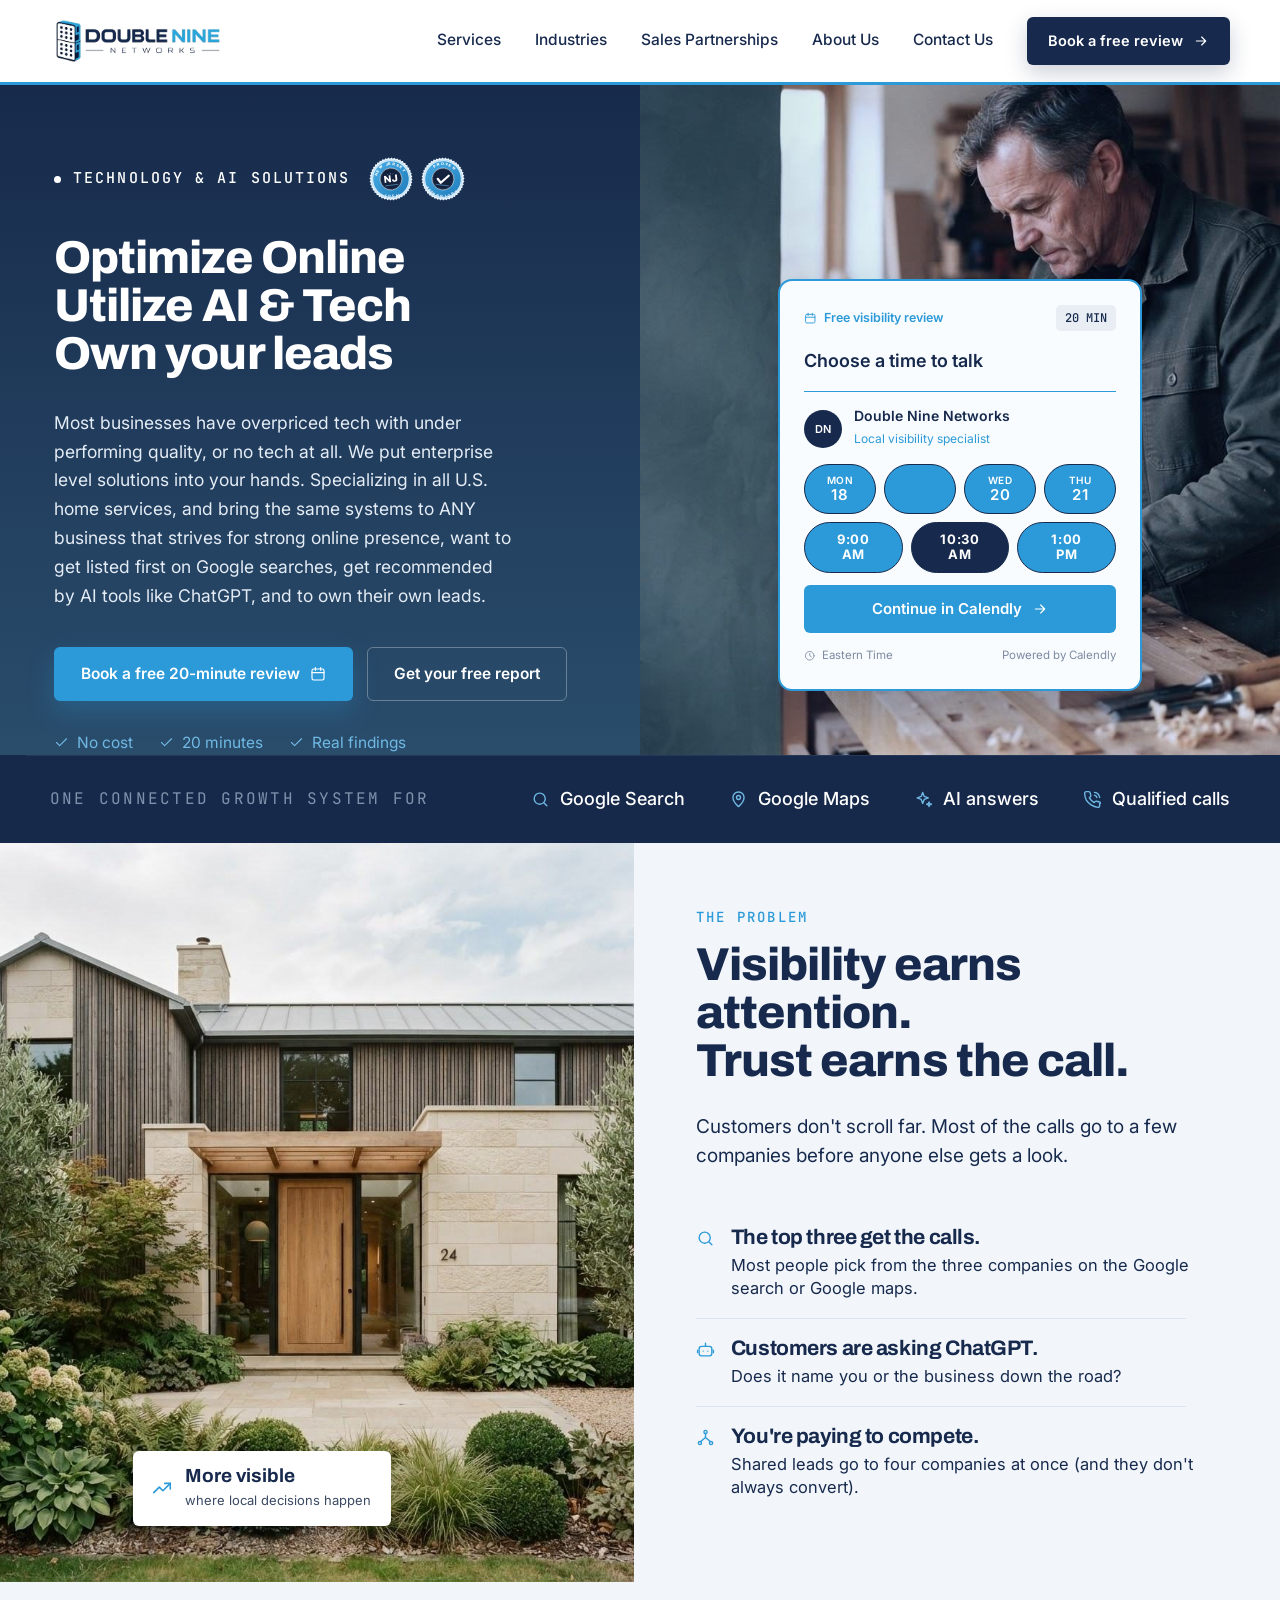
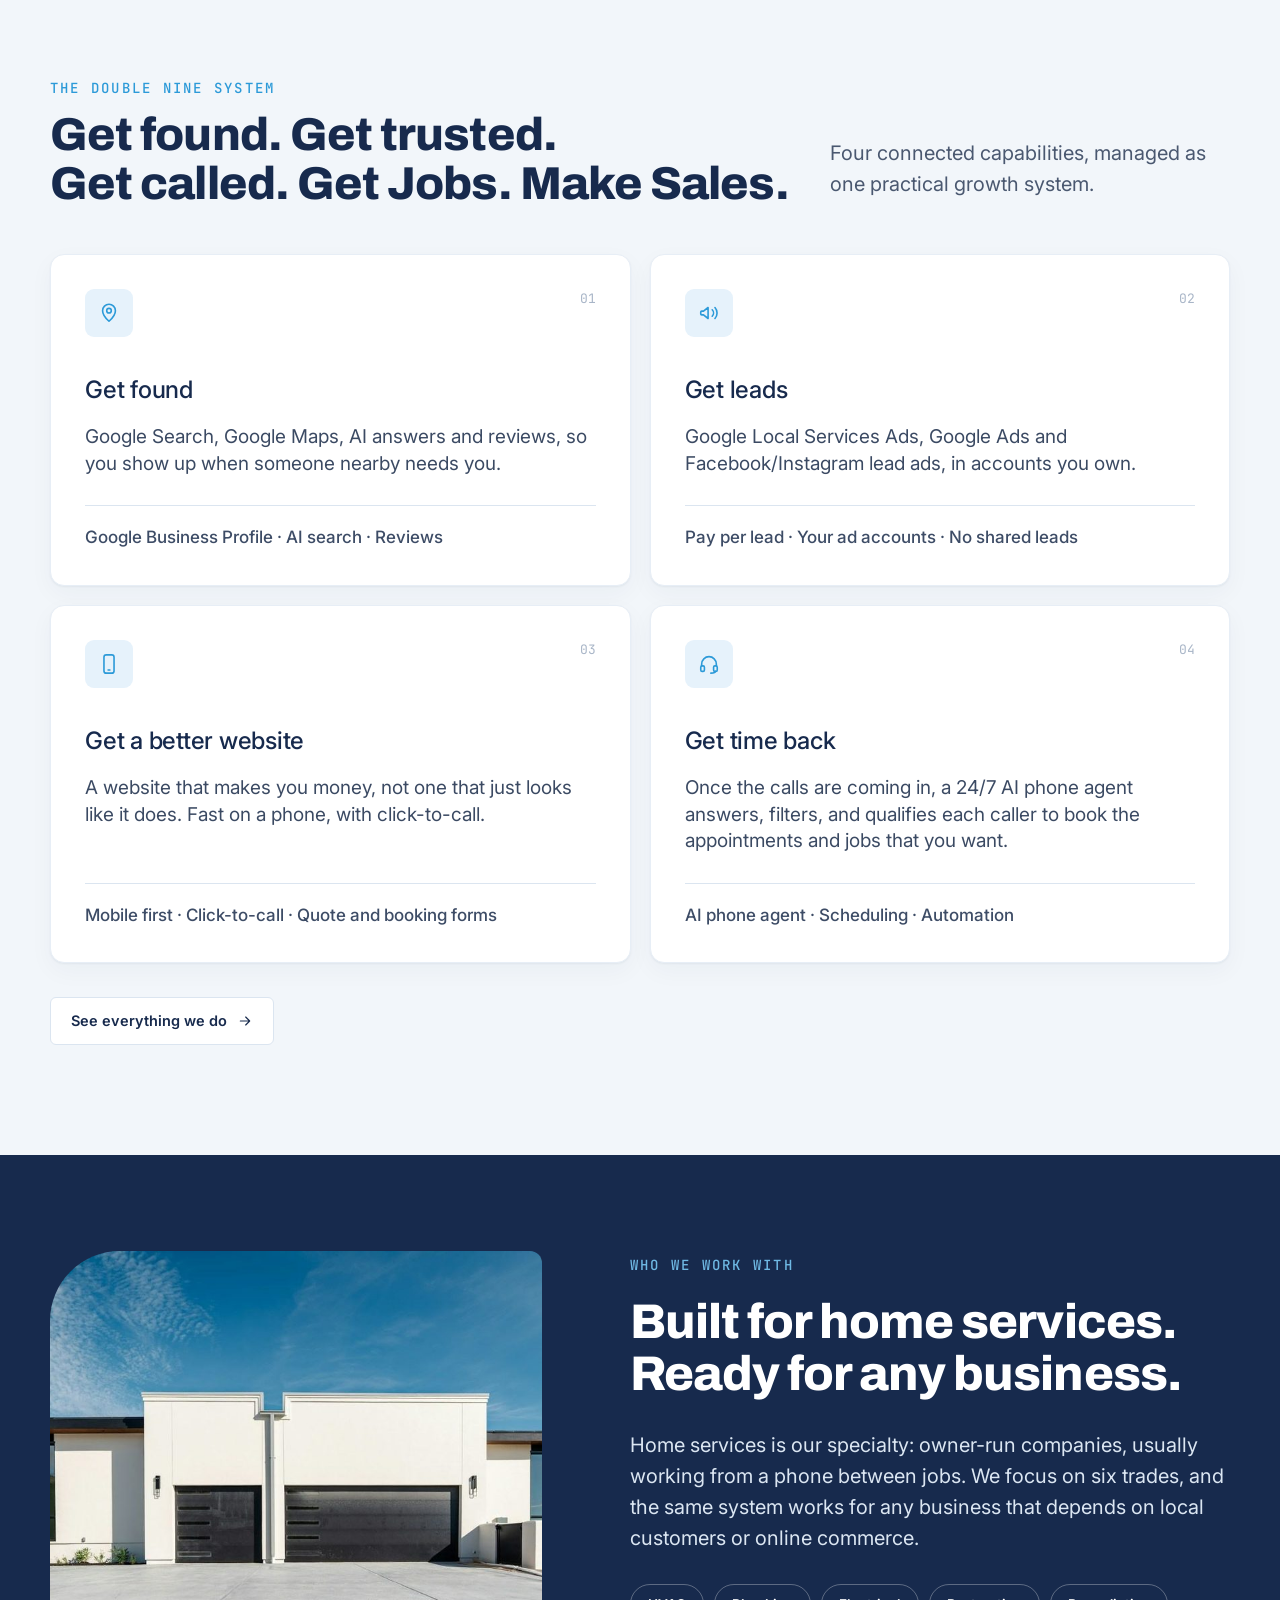
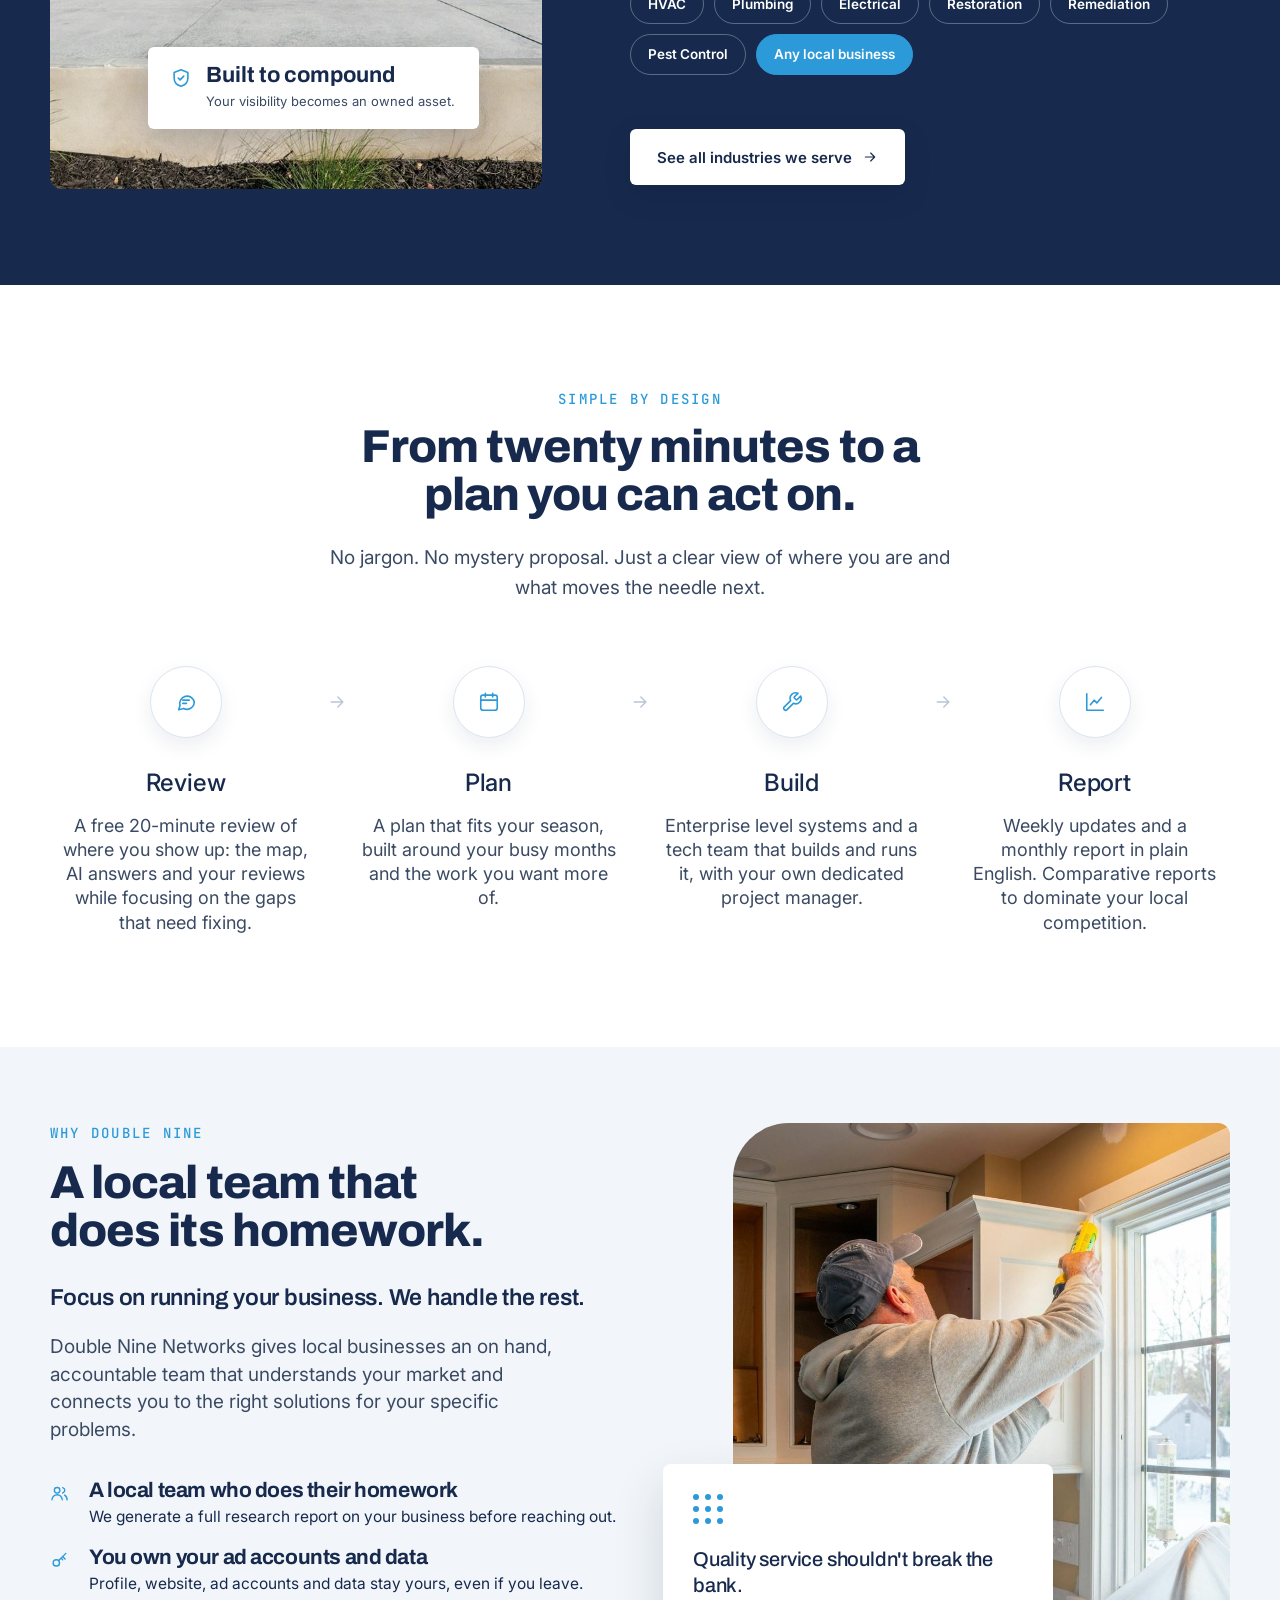
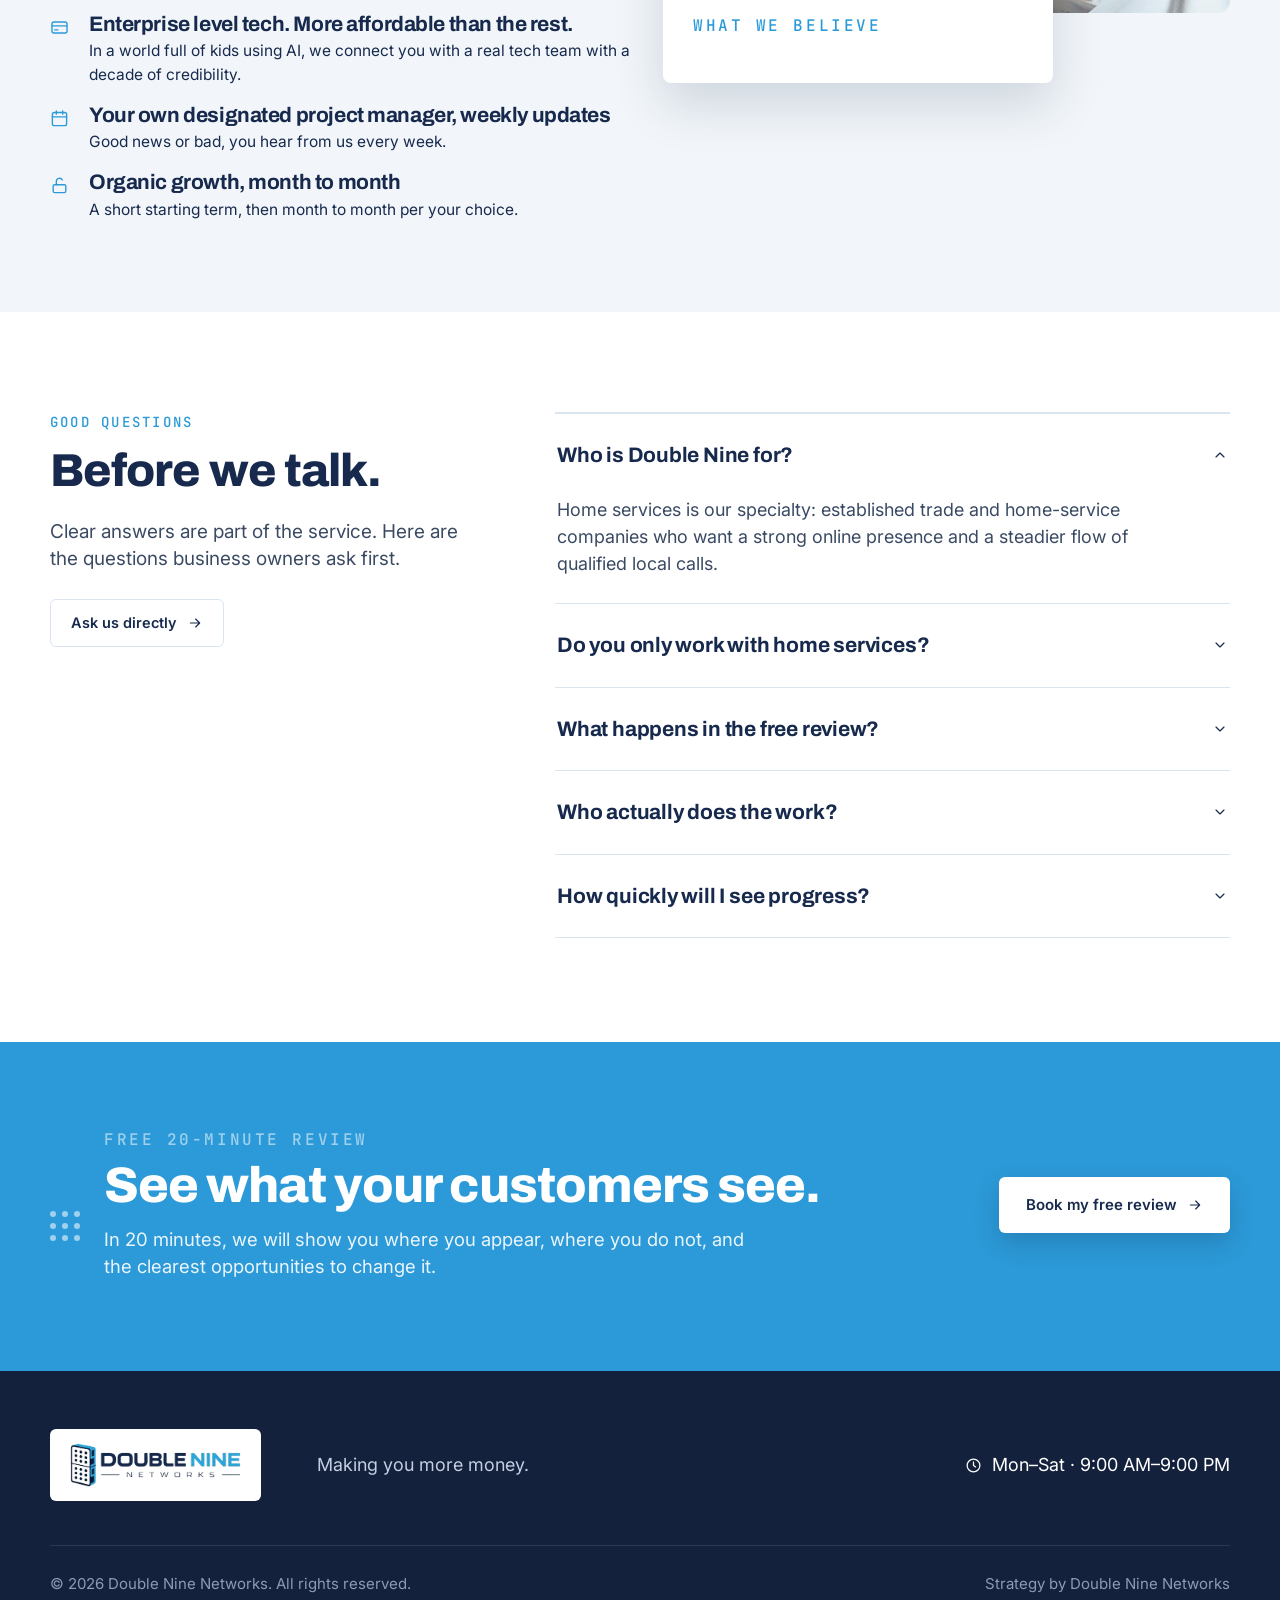
==== commit 4b0cde99: "Add files via upload" ====
--- a/index.html
+++ b/index.html
@@ -3,17 +3,21 @@
 <head>
 <meta charset="UTF-8">
 <meta name="viewport" content="width=device-width, initial-scale=1.0">
-<title>Double Nine Networks — More calls from Google and AI</title>
+<title>Double Nine Networks — Optimize Online. Utilize AI &amp; Tech. Own your leads.</title>
 <meta name="description" content="Double Nine Networks specializes in U.S. home services and brings the same system to any business that wants to get found on Google Maps, get recommended by AI tools, and own its leads.">
 <link rel="canonical" href="https://doubleninenetworks.com/">
-<meta property="og:title" content="Double Nine Networks">
-<meta property="og:description" content="More calls from Google and AI. Fewer shared leads.">
+<meta property="og:title" content="Double Nine Networks — Optimize Online. Utilize AI &amp; Tech. Own your leads.">
+<meta property="og:description" content="Optimize online. Utilize AI &amp; tech. Own your leads.">
 <meta property="og:url" content="https://doubleninenetworks.com/">
 <meta property="og:type" content="website">
+<link rel="icon" href="favicon.ico" sizes="any">
+<link rel="icon" type="image/png" sizes="32x32" href="favicon-32.png">
+<link rel="apple-touch-icon" href="apple-touch-icon.png">
 <link rel="preconnect" href="https://fonts.googleapis.com">
 <link rel="preconnect" href="https://fonts.gstatic.com" crossorigin>
 <link href="https://fonts.googleapis.com/css2?family=Archivo:wght@600;700;800&family=Inter:wght@400;500;600&family=JetBrains+Mono:wght@400;500&display=swap" rel="stylesheet">
 <link rel="stylesheet" href="styles.css">
+<script src="content.js"></script>
 </head>
 <body>
 
@@ -51,15 +55,15 @@
   <div class="wrap">
     <a class="logo" href="#top" aria-label="Double Nine Networks home"><img src="assets/logo.png" alt="Double Nine Networks"></a>
     <nav class="main-nav" id="main-nav" aria-label="Main">
-      <a href="services.html">Services</a>
-      <a href="industries.html">Industries</a>
-      <a href="partnerships.html">Partnerships</a>
-      <a href="about.html">About</a>
-      <a href="contact.html">Contact</a>
-      <a class="nav-cta-mobile btn btn-blue" href="#book">Book a free review <svg class="ico"><use href="#i-arrow"/></svg></a>
+      <a href="services.html" data-ek="site.header.services-992a">Services</a>
+      <a href="industries.html" data-ek="site.header.industries-eb47">Industries</a>
+      <a href="partnerships.html" data-ek="site.header.partnerships-29d9">Partnerships</a>
+      <a href="about.html" data-ek="site.header.about-8f7f">About</a>
+      <a href="contact.html" data-ek="site.header.contact-bbaf">Contact</a>
+      <a class="nav-cta-mobile btn btn-blue" href="booking.html"><dn-t data-ek="site.header.book-a-free-review-a6f4">Book a free review</dn-t> <svg class="ico"><use href="#i-arrow"/></svg></a>
     </nav>
     <div class="nav-actions">
-      <a class="btn btn-navy nav-cta" href="#book">Book a free review <svg class="ico"><use href="#i-arrow"/></svg></a>
+      <a class="btn btn-navy nav-cta" href="booking.html"><dn-t data-ek="site.header.book-a-free-review-a6f4">Book a free review</dn-t> <svg class="ico"><use href="#i-arrow"/></svg></a>
       <button class="nav-toggle" type="button" aria-expanded="false" aria-controls="main-nav" aria-label="Open menu">
         <svg class="ico" viewBox="0 0 24 24"><path class="bars" d="M4 7h16M4 12h16M4 17h16"/><path class="x" d="M6 6l12 12M18 6 6 18"/></svg>
       </button>
@@ -72,17 +76,51 @@
 <!-- ============ HERO ============ -->
 <section class="hero">
   <div class="hero-left">
-    <div class="hero-eyebrow">Local growth, built for home services</div>
-    <h1>More calls from<br class="br-d"> Google and AI.<br class="br-d"> Fewer shared leads.</h1>
-    <p class="hero-sub">We specialize in U.S. home services, from HVAC and plumbing to electrical, restoration and pest control, and bring the same system to any business that wants to get found on Google Maps, get recommended by AI tools like ChatGPT, and own its leads.</p>
+    <div class="eyebrow-row">
+      <div class="hero-eyebrow" data-ek="index.1">Local growth, built for home services</div>
+      <div class="eyebrow-stamps">
+        <svg class="stamp stamp-nj" viewBox="0 0 200 200" role="img" aria-label="New Jersey local business" style="--rot:-7deg">
+      <defs>
+        <linearGradient id="g-nj" x1="0" y1="0" x2="1" y2="1"><stop offset="0" stop-color="#4aaee6"/><stop offset="1" stop-color="#1e7cba"/></linearGradient>
+        <path id="t-nj" d="M 36,100 A 64,64 0 0 1 164,100"/>
+        <path id="b-nj" d="M 27,100 A 73,73 0 0 0 173,100"/>
+      </defs>
+      <polygon points="100.0,2.0 106.6,7.7 113.9,3.0 119.7,9.6 127.6,6.0 132.3,13.3 140.7,10.9 144.3,18.8 153.0,17.6 155.4,25.9 164.2,25.9 165.4,34.6 174.1,35.8 174.1,44.6 182.4,47.0 181.2,55.7 189.1,59.3 186.7,67.7 194.0,72.4 190.4,80.3 197.0,86.1 192.3,93.4 198.0,100.0 192.3,106.6 197.0,113.9 190.4,119.7 194.0,127.6 186.7,132.3 189.1,140.7 181.2,144.3 182.4,153.0 174.1,155.4 174.1,164.2 165.4,165.4 164.2,174.1 155.4,174.1 153.0,182.4 144.3,181.2 140.7,189.1 132.3,186.7 127.6,194.0 119.7,190.4 113.9,197.0 106.6,192.3 100.0,198.0 93.4,192.3 86.1,197.0 80.3,190.4 72.4,194.0 67.7,186.7 59.3,189.1 55.7,181.2 47.0,182.4 44.6,174.1 35.8,174.1 34.6,165.4 25.9,164.2 25.9,155.4 17.6,153.0 18.8,144.3 10.9,140.7 13.3,132.3 6.0,127.6 9.6,119.7 3.0,113.9 7.7,106.6 2.0,100.0 7.7,93.4 3.0,86.1 9.6,80.3 6.0,72.4 13.3,67.7 10.9,59.3 18.8,55.7 17.6,47.0 25.9,44.6 25.9,35.8 34.6,34.6 35.8,25.9 44.6,25.9 47.0,17.6 55.7,18.8 59.3,10.9 67.7,13.3 72.4,6.0 80.3,9.6 86.1,3.0 93.4,7.7" fill="#172a4d"/>
+      <circle cx="100" cy="100" r="86" fill="none" stroke="#6fb9e4" stroke-width="1.6"/>
+      <circle cx="100" cy="100" r="81" fill="url(#g-nj)"/>
+      <circle cx="100" cy="100" r="50" fill="#14213d" stroke="#fff" stroke-width="2.4"/>
+      <circle cx="100" cy="100" r="45" fill="none" stroke="#6fb9e4" stroke-width="1" stroke-dasharray="2 3"/>
+      <text font-family="Archivo,Inter,sans-serif" font-weight="800" font-size="17" letter-spacing="3.2" fill="#fff" text-anchor="middle"><textPath href="#t-nj" startOffset="50%">NEW JERSEY</textPath></text>
+      <text font-family="Archivo,Inter,sans-serif" font-weight="800" font-size="15" letter-spacing="3.6" fill="#fff" text-anchor="middle"><textPath href="#b-nj" startOffset="50%" dominant-baseline="hanging">LOCAL</textPath></text>
+      <text x="100" y="116" font-family="Archivo,Inter,sans-serif" font-weight="800" font-size="46" letter-spacing="1" fill="#fff" text-anchor="middle">NJ</text><path d="M72 128h56" stroke="#6fb9e4" stroke-width="2.4" stroke-linecap="round"/><circle cx="100" cy="76" r="2.6" fill="#6fb9e4"/><circle cx="88" cy="78" r="2" fill="#6fb9e4"/><circle cx="112" cy="78" r="2" fill="#6fb9e4"/>
+    </svg>
+        <svg class="stamp stamp-pt" viewBox="0 0 200 200" role="img" aria-label="Proven technology" style="--rot:7deg">
+      <defs>
+        <linearGradient id="g-pt" x1="0" y1="0" x2="1" y2="1"><stop offset="0" stop-color="#4aaee6"/><stop offset="1" stop-color="#1e7cba"/></linearGradient>
+        <path id="t-pt" d="M 36,100 A 64,64 0 0 1 164,100"/>
+        <path id="b-pt" d="M 27,100 A 73,73 0 0 0 173,100"/>
+      </defs>
+      <polygon points="100.0,2.0 106.6,7.7 113.9,3.0 119.7,9.6 127.6,6.0 132.3,13.3 140.7,10.9 144.3,18.8 153.0,17.6 155.4,25.9 164.2,25.9 165.4,34.6 174.1,35.8 174.1,44.6 182.4,47.0 181.2,55.7 189.1,59.3 186.7,67.7 194.0,72.4 190.4,80.3 197.0,86.1 192.3,93.4 198.0,100.0 192.3,106.6 197.0,113.9 190.4,119.7 194.0,127.6 186.7,132.3 189.1,140.7 181.2,144.3 182.4,153.0 174.1,155.4 174.1,164.2 165.4,165.4 164.2,174.1 155.4,174.1 153.0,182.4 144.3,181.2 140.7,189.1 132.3,186.7 127.6,194.0 119.7,190.4 113.9,197.0 106.6,192.3 100.0,198.0 93.4,192.3 86.1,197.0 80.3,190.4 72.4,194.0 67.7,186.7 59.3,189.1 55.7,181.2 47.0,182.4 44.6,174.1 35.8,174.1 34.6,165.4 25.9,164.2 25.9,155.4 17.6,153.0 18.8,144.3 10.9,140.7 13.3,132.3 6.0,127.6 9.6,119.7 3.0,113.9 7.7,106.6 2.0,100.0 7.7,93.4 3.0,86.1 9.6,80.3 6.0,72.4 13.3,67.7 10.9,59.3 18.8,55.7 17.6,47.0 25.9,44.6 25.9,35.8 34.6,34.6 35.8,25.9 44.6,25.9 47.0,17.6 55.7,18.8 59.3,10.9 67.7,13.3 72.4,6.0 80.3,9.6 86.1,3.0 93.4,7.7" fill="#172a4d"/>
+      <circle cx="100" cy="100" r="86" fill="none" stroke="#6fb9e4" stroke-width="1.6"/>
+      <circle cx="100" cy="100" r="81" fill="url(#g-pt)"/>
+      <circle cx="100" cy="100" r="50" fill="#14213d" stroke="#fff" stroke-width="2.4"/>
+      <circle cx="100" cy="100" r="45" fill="none" stroke="#6fb9e4" stroke-width="1" stroke-dasharray="2 3"/>
+      <text font-family="Archivo,Inter,sans-serif" font-weight="800" font-size="17" letter-spacing="3.2" fill="#fff" text-anchor="middle"><textPath href="#t-pt" startOffset="50%">PROVEN</textPath></text>
+      <text font-family="Archivo,Inter,sans-serif" font-weight="800" font-size="15" letter-spacing="3.6" fill="#fff" text-anchor="middle"><textPath href="#b-pt" startOffset="50%" dominant-baseline="hanging">TECHNOLOGY</textPath></text>
+      <path d="M76 102l16 16 32-36" fill="none" stroke="#fff" stroke-width="10" stroke-linecap="round" stroke-linejoin="round"/><path d="M72 128h56" stroke="#6fb9e4" stroke-width="2.4" stroke-linecap="round"/>
+    </svg>
+      </div>
+    </div>
+    <h1><dn-t data-ek="index.2">More calls from</dn-t><br class="br-d"> <dn-t data-ek="index.3">Google and AI.</dn-t><br class="br-d"> <dn-t data-ek="index.4">Fewer shared leads.</dn-t></h1>
+    <p class="hero-sub" data-ek="index.5">We specialize in U.S. home services, from HVAC and plumbing to electrical, restoration and pest control, and bring the same system to any business that wants to get found on Google Maps, get recommended by AI tools like ChatGPT, and own its leads.</p>
     <div class="hero-ctas">
-      <a class="btn btn-blue" href="#book">Book a free 20-minute review <svg class="ico"><use href="#i-cal"/></svg></a>
-      <a class="btn btn-ghost-light" href="#book">Request a demo</a>
+      <a class="btn btn-blue" href="booking.html"><dn-t data-ek="index.6">Book a free 20-minute review</dn-t> <svg class="ico"><use href="#i-cal"/></svg></a>
+      <a class="btn btn-ghost-light" href="booking.html" data-ek="index.7">Request a demo</a>
     </div>
     <div class="hero-checks">
-      <span><svg class="ico"><use href="#i-check"/></svg>No cost</span>
-      <span><svg class="ico"><use href="#i-check"/></svg>20 minutes</span>
-      <span><svg class="ico"><use href="#i-check"/></svg>Real findings</span>
+      <span><svg class="ico"><use href="#i-check"/></svg><dn-t data-ek="index.8">No cost</dn-t></span>
+      <span><svg class="ico"><use href="#i-check"/></svg><dn-t data-ek="index.9">20 minutes</dn-t></span>
+      <span><svg class="ico"><use href="#i-check"/></svg><dn-t data-ek="index.10">Real findings</dn-t></span>
     </div>
   </div>
 
@@ -91,29 +129,29 @@
     <!-- Booking card (visual placeholder until the real Calendly embed is added) -->
     <div class="book-card" id="book-card">
       <div class="book-top">
-        <span class="lbl"><svg class="ico"><use href="#i-cal"/></svg>Free visibility review</span>
-        <span class="tag">20 MIN</span>
-      </div>
-      <h3>Choose a time to talk</h3>
+        <span class="lbl"><svg class="ico"><use href="#i-cal"/></svg><dn-t data-ek="index.11">Free visibility review</dn-t></span>
+        <span class="tag" data-ek="index.12">20 MIN</span>
+      </div>
+      <h3 data-ek="index.13">Choose a time to talk</h3>
       <div class="book-who">
-        <div class="avatar">DN</div>
-        <div><b>Double Nine Networks</b><span>Local visibility specialist</span></div>
+        <div class="avatar" data-ek="index.14">DN</div>
+        <div><b data-ek="index.15">Double Nine Networks</b><span data-ek="index.16">Local visibility specialist</span></div>
       </div>
       <div class="pill-row days">
-        <button class="pill" type="button"><small>MON</small><strong>18</strong></button>
-        <button class="pill today" type="button"><small>TUE</small><strong>19</strong></button>
-        <button class="pill" type="button"><small>WED</small><strong>20</strong></button>
-        <button class="pill" type="button"><small>THU</small><strong>21</strong></button>
+        <button class="pill" type="button"><small data-ek="index.17">MON</small><strong data-ek="index.18">18</strong></button>
+        <button class="pill today" type="button"><small data-ek="index.19">TUE</small><strong data-ek="index.20">19</strong></button>
+        <button class="pill" type="button"><small data-ek="index.21">WED</small><strong data-ek="index.22">20</strong></button>
+        <button class="pill" type="button"><small data-ek="index.23">THU</small><strong data-ek="index.24">21</strong></button>
       </div>
       <div class="pill-row times">
-        <button class="pill" type="button">9:00 AM</button>
-        <button class="pill on" type="button">10:30 AM</button>
-        <button class="pill" type="button">1:00 PM</button>
-      </div>
-      <a class="btn btn-blue" href="#book">Continue in Calendly <svg class="ico"><use href="#i-arrow"/></svg></a>
+        <button class="pill" type="button" data-ek="index.25">9:00 AM</button>
+        <button class="pill on" type="button" data-ek="index.26">10:30 AM</button>
+        <button class="pill" type="button" data-ek="index.27">1:00 PM</button>
+      </div>
+      <a class="btn btn-blue" href="booking.html"><dn-t data-ek="index.28">Continue in Calendly</dn-t> <svg class="ico"><use href="#i-arrow"/></svg></a>
       <div class="book-foot">
-        <span><svg class="ico"><use href="#i-clock"/></svg>Eastern Time</span>
-        <span>Powered by Calendly</span>
+        <span><svg class="ico"><use href="#i-clock"/></svg><dn-t data-ek="index.29">Eastern Time</dn-t></span>
+        <span data-ek="index.30">Powered by Calendly</span>
       </div>
     </div>
   </div>
@@ -122,12 +160,12 @@
 <!-- ============ STRIP ============ -->
 <section class="strip" aria-label="What we cover">
   <div class="wrap">
-    <div class="strip-label">One connected growth system for</div>
+    <div class="strip-label" data-ek="index.31">One connected growth system for</div>
     <div class="strip-items">
-      <span><svg class="ico"><use href="#i-search"/></svg>Google Search</span>
-      <span><svg class="ico"><use href="#i-pin"/></svg>Google Maps</span>
-      <span><svg class="ico"><use href="#i-sparkles"/></svg>AI answers</span>
-      <span><svg class="ico"><use href="#i-phone"/></svg>Qualified calls</span>
+      <span><svg class="ico"><use href="#i-search"/></svg><dn-t data-ek="index.32">Google Search</dn-t></span>
+      <span><svg class="ico"><use href="#i-pin"/></svg><dn-t data-ek="index.33">Google Maps</dn-t></span>
+      <span><svg class="ico"><use href="#i-sparkles"/></svg><dn-t data-ek="index.34">AI answers</dn-t></span>
+      <span><svg class="ico"><use href="#i-phone"/></svg><dn-t data-ek="index.35">Qualified calls</dn-t></span>
     </div>
   </div>
 </section>
@@ -138,24 +176,24 @@
     <img src="assets/home-entry.jpg" alt="A well-kept home with a wooden front door and landscaped entry" loading="lazy">
     <div class="float-badge">
       <svg class="ico"><use href="#i-trend"/></svg>
-      <div><b>More visible</b><small>where local decisions happen</small></div>
+      <div><b data-ek="index.36">More visible</b><small data-ek="index.37">where local decisions happen</small></div>
     </div>
   </div>
   <div class="problem-copy">
-    <div class="eyebrow">The problem</div>
-    <h2>Visibility earns<br class="br-d"> attention.<br class="br-d"> Trust earns the call.</h2>
-    <p>Customers don't scroll far. Most of the calls go to a few companies before anyone else gets a look.</p>
+    <div class="eyebrow" data-ek="index.38">The problem</div>
+    <h2><dn-t data-ek="index.39">Visibility earns</dn-t><br class="br-d"> <dn-t data-ek="index.40">attention.</dn-t><br class="br-d"> <dn-t data-ek="index.41">Trust earns the call.</dn-t></h2>
+    <p data-ek="index.42">Customers don't scroll far. Most of the calls go to a few companies before anyone else gets a look.</p>
     <div class="point">
       <svg class="ico"><use href="#i-search"/></svg>
-      <div><h3>The top three get the calls.</h3><p>Most people pick from the three companies on the Google map.</p></div>
+      <div><h3 data-ek="index.43">The top three get the calls.</h3><p data-ek="index.44">Most people pick from the three companies on the Google map.</p></div>
     </div>
     <div class="point">
       <svg class="ico"><use href="#i-bot"/></svg>
-      <div><h3>Customers are asking ChatGPT.</h3><p>Does it name you or the business down the road?</p></div>
+      <div><h3 data-ek="index.45">Customers are asking ChatGPT.</h3><p data-ek="index.46">Does it name you or the business down the road?</p></div>
     </div>
     <div class="point">
       <svg class="ico"><use href="#i-nodes"/></svg>
-      <div><h3>You're paying to compete.</h3><p>Shared leads go to four companies at once.</p></div>
+      <div><h3 data-ek="index.47">You're paying to compete.</h3><p data-ek="index.48">Shared leads go to four companies at once.</p></div>
     </div>
   </div>
 </section>
@@ -165,38 +203,38 @@
   <div class="wrap">
     <div class="system-head">
       <div>
-        <div class="eyebrow">The Double Nine system</div>
-        <h2>Get found. Get trusted.<br>Get called.</h2>
-      </div>
-      <p>Four connected capabilities, managed as one practical growth system.</p>
+        <div class="eyebrow" data-ek="index.49">The Double Nine system</div>
+        <h2><dn-t data-ek="index.50">Get found. Get trusted.</dn-t><br><dn-t data-ek="index.51">Get called.</dn-t></h2>
+      </div>
+      <p data-ek="index.52">Four connected capabilities, managed as one practical growth system.</p>
     </div>
     <div class="cards">
       <article class="card">
-        <div class="card-top"><div class="card-ico"><svg class="ico"><use href="#i-pin"/></svg></div><span class="card-num">01</span></div>
-        <h3>Get found</h3>
-        <p>Google Maps, AI answers and reviews, so you show up when someone nearby needs you.</p>
-        <div class="card-tags">Google Business Profile · AI search · Reviews</div>
+        <div class="card-top"><div class="card-ico"><svg class="ico"><use href="#i-pin"/></svg></div><span class="card-num" data-ek="index.53">01</span></div>
+        <h3 data-ek="index.54">Get found</h3>
+        <p data-ek="index.55">Google Maps, AI answers and reviews, so you show up when someone nearby needs you.</p>
+        <div class="card-tags" data-ek="index.56">Google Business Profile · AI search · Reviews</div>
       </article>
       <article class="card">
-        <div class="card-top"><div class="card-ico"><svg class="ico"><use href="#i-mega"/></svg></div><span class="card-num">02</span></div>
-        <h3>Get leads</h3>
-        <p>Google Local Services Ads, Google Ads and Facebook/Instagram lead ads, in accounts you own.</p>
-        <div class="card-tags">Pay per lead · Your ad accounts · No shared leads</div>
+        <div class="card-top"><div class="card-ico"><svg class="ico"><use href="#i-mega"/></svg></div><span class="card-num" data-ek="index.57">02</span></div>
+        <h3 data-ek="index.58">Get leads</h3>
+        <p data-ek="index.59">Google Local Services Ads, Google Ads and Facebook/Instagram lead ads, in accounts you own.</p>
+        <div class="card-tags" data-ek="index.60">Pay per lead · Your ad accounts · No shared leads</div>
       </article>
       <article class="card">
-        <div class="card-top"><div class="card-ico"><svg class="ico"><use href="#i-mobile"/></svg></div><span class="card-num">03</span></div>
-        <h3>Get a better website</h3>
-        <p>A website that makes you money, not one that just looks like it does. Fast on a phone, with click-to-call.</p>
-        <div class="card-tags">Mobile first · Click-to-call · Quote and booking forms</div>
+        <div class="card-top"><div class="card-ico"><svg class="ico"><use href="#i-mobile"/></svg></div><span class="card-num" data-ek="index.61">03</span></div>
+        <h3 data-ek="index.62">Get a better website</h3>
+        <p data-ek="index.63">A website that makes you money, not one that just looks like it does. Fast on a phone, with click-to-call.</p>
+        <div class="card-tags" data-ek="index.64">Mobile first · Click-to-call · Quote and booking forms</div>
       </article>
       <article class="card">
-        <div class="card-top"><div class="card-ico"><svg class="ico"><use href="#i-headset"/></svg></div><span class="card-num">04</span></div>
-        <h3>Get time back</h3>
-        <p>Once the calls are coming in, a 24/7 AI phone agent answers, qualifies and books appointments and jobs.</p>
-        <div class="card-tags">AI phone agent · Scheduling · Automation</div>
+        <div class="card-top"><div class="card-ico"><svg class="ico"><use href="#i-headset"/></svg></div><span class="card-num" data-ek="index.65">04</span></div>
+        <h3 data-ek="index.66">Get time back</h3>
+        <p data-ek="index.67">Once the calls are coming in, a 24/7 AI phone agent answers, qualifies and books appointments and jobs.</p>
+        <div class="card-tags" data-ek="index.68">AI phone agent · Scheduling · Automation</div>
       </article>
     </div>
-    <div class="system-more"><a class="btn btn-outline" href="services.html">See everything we do <svg class="ico"><use href="#i-arrow"/></svg></a></div>
+    <div class="system-more"><a class="btn btn-outline" href="services.html"><dn-t data-ek="index.69">See everything we do</dn-t> <svg class="ico"><use href="#i-arrow"/></svg></a></div>
   </div>
 </section>
 
@@ -207,18 +245,18 @@
       <img src="assets/home-garage.jpg" alt="A modern home with a two-car garage" loading="lazy">
       <div class="float-badge sm">
         <svg class="ico"><use href="#i-shield"/></svg>
-        <div><b>Built to compound</b><small>Your visibility becomes an owned asset.</small></div>
+        <div><b data-ek="index.70">Built to compound</b><small data-ek="index.71">Your visibility becomes an owned asset.</small></div>
       </div>
     </div>
     <div class="trades-copy">
-      <div class="eyebrow">Who we work with</div>
-      <h2>Built for home services. Ready for any business.</h2>
-      <p>Home services is our specialty: owner-run companies, usually working from a phone between jobs. We focus on six trades, and the same system works for any business that depends on local customers.</p>
+      <div class="eyebrow" data-ek="index.72">Who we work with</div>
+      <h2 data-ek="index.73">Built for home services. Ready for any business.</h2>
+      <p data-ek="index.74">Home services is our specialty: owner-run companies, usually working from a phone between jobs. We focus on six trades, and the same system works for any business that depends on local customers.</p>
       <div class="chips">
-        <span class="chip">HVAC</span><span class="chip">Plumbing</span><span class="chip">Electrical</span>
-        <span class="chip">Restoration</span><span class="chip">Remediation</span><span class="chip">Pest Control</span><span class="chip chip-any">Any local business</span>
-      </div>
-      <a class="btn btn-white" href="industries.html">See all industries we serve <svg class="ico"><use href="#i-arrow"/></svg></a>
+        <span class="chip" data-ek="index.75">HVAC</span><span class="chip" data-ek="index.76">Plumbing</span><span class="chip" data-ek="index.77">Electrical</span>
+        <span class="chip" data-ek="index.78">Restoration</span><span class="chip" data-ek="index.79">Remediation</span><span class="chip" data-ek="index.80">Pest Control</span><span class="chip chip-any" data-ek="index.81">Any local business</span>
+      </div>
+      <a class="btn btn-white" href="industries.html"><dn-t data-ek="index.82">See all industries we serve</dn-t> <svg class="ico"><use href="#i-arrow"/></svg></a>
     </div>
   </div>
 </section>
@@ -226,32 +264,32 @@
 <!-- ============ PROCESS ============ -->
 <section class="process" id="process">
   <div class="wrap">
-    <div class="eyebrow">Simple by design</div>
-    <h2>From twenty minutes to a plan you can act on.</h2>
-    <p class="process-sub">No jargon. No mystery proposal. Just a clear view of where you are and what moves the needle next.</p>
+    <div class="eyebrow" data-ek="index.83">Simple by design</div>
+    <h2 data-ek="index.84">From twenty minutes to a plan you can act on.</h2>
+    <p class="process-sub" data-ek="index.85">No jargon. No mystery proposal. Just a clear view of where you are and what moves the needle next.</p>
     <div class="steps">
       <div class="step">
         <div class="step-ico"><svg class="ico"><use href="#i-msg"/></svg></div>
-        <h3>Review</h3>
-        <p>A free 20-minute review of where you show up: the map, AI answers and your reviews.</p>
+        <h3 data-ek="index.86">Review</h3>
+        <p data-ek="index.87">A free 20-minute review of where you show up: the map, AI answers and your reviews.</p>
       </div>
       <svg class="ico step-arrow"><use href="#i-arrow"/></svg>
       <div class="step">
         <div class="step-ico"><svg class="ico"><use href="#i-cal"/></svg></div>
-        <h3>Plan</h3>
-        <p>A plan that fits your season, built around your busy months and the work you want more of.</p>
+        <h3 data-ek="index.88">Plan</h3>
+        <p data-ek="index.89">A plan that fits your season, built around your busy months and the work you want more of.</p>
       </div>
       <svg class="ico step-arrow"><use href="#i-arrow"/></svg>
       <div class="step">
         <div class="step-ico"><svg class="ico"><use href="#i-wrench"/></svg></div>
-        <h3>Build</h3>
-        <p>DigiDrub's team in Princeton builds and runs it, with one project manager.</p>
+        <h3 data-ek="index.90">Build</h3>
+        <p data-ek="index.91">DigiDrub's team in Princeton builds and runs it, with one project manager.</p>
       </div>
       <svg class="ico step-arrow"><use href="#i-arrow"/></svg>
       <div class="step">
         <div class="step-ico"><svg class="ico"><use href="#i-chart"/></svg></div>
-        <h3>Report</h3>
-        <p>Weekly updates and a monthly report in plain English.</p>
+        <h3 data-ek="index.92">Report</h3>
+        <p data-ek="index.93">Weekly updates and a monthly report in plain English.</p>
       </div>
     </div>
   </div>
@@ -261,24 +299,24 @@
 <section class="why" id="why">
   <div class="wrap">
     <div>
-      <div class="eyebrow">Why Double Nine</div>
-      <h2>A local team that does its homework.</h2>
-      <p class="why-lead">You should not need to become a marketing expert to know whether your marketing is working.</p>
-      <p class="why-body">Double Nine gives local businesses a nearby, accountable team that understands the market and connects strategy to specialist execution through DigiDrub in Princeton.</p>
+      <div class="eyebrow" data-ek="index.94">Why Double Nine</div>
+      <h2 data-ek="index.95">A local team that does its homework.</h2>
+      <p class="why-lead" data-ek="index.96">You should not need to become a marketing expert to know whether your marketing is working.</p>
+      <p class="why-body" data-ek="index.97">Double Nine gives local businesses a nearby, accountable team that understands the market and connects strategy to specialist execution through DigiDrub in Princeton.</p>
       <ul class="why-list">
-        <li><svg class="ico"><use href="#i-users"/></svg><div><h3>A local rep who does his homework</h3><p>We check your listing, reviews and AI answers before we call.</p></div></li>
-        <li><svg class="ico"><use href="#i-key"/></svg><div><h3>You own your ad accounts and data</h3><p>Profile, website, ad accounts and data stay yours, even if you leave.</p></div></li>
-        <li><svg class="ico"><use href="#i-card"/></svg><div><h3>Your ad budget goes to Google or Meta directly</h3><p>Google or Meta bills your card. It never passes through us.</p></div></li>
-        <li><svg class="ico"><use href="#i-cal"/></svg><div><h3>One project manager, weekly updates</h3><p>Good news or bad, you hear from us every week.</p></div></li>
-        <li><svg class="ico"><use href="#i-unlock"/></svg><div><h3>No long lock-in</h3><p>A short starting term, then month to month.</p></div></li>
+        <li><svg class="ico"><use href="#i-users"/></svg><div><h3 data-ek="index.98">A local rep who does his homework</h3><p data-ek="index.99">We check your listing, reviews and AI answers before we call.</p></div></li>
+        <li><svg class="ico"><use href="#i-key"/></svg><div><h3 data-ek="index.100">You own your ad accounts and data</h3><p data-ek="index.101">Profile, website, ad accounts and data stay yours, even if you leave.</p></div></li>
+        <li><svg class="ico"><use href="#i-card"/></svg><div><h3 data-ek="index.102">Your ad budget goes to Google or Meta directly</h3><p data-ek="index.103">Google or Meta bills your card. It never passes through us.</p></div></li>
+        <li><svg class="ico"><use href="#i-cal"/></svg><div><h3 data-ek="index.104">One project manager, weekly updates</h3><p data-ek="index.105">Good news or bad, you hear from us every week.</p></div></li>
+        <li><svg class="ico"><use href="#i-unlock"/></svg><div><h3 data-ek="index.106">No long lock-in</h3><p data-ek="index.107">A short starting term, then month to month.</p></div></li>
       </ul>
     </div>
     <div class="why-visual">
       <div class="why-photo"><img src="assets/contractor-cabinet.jpg" alt="A contractor installing kitchen cabinetry" loading="lazy"></div>
       <div class="quote-card">
         <div class="dots" aria-hidden="true"><i></i><i></i><i></i><i></i><i></i><i></i><i></i><i></i><i></i></div>
-        <q>“No promises we can't keep. You hear from us every week, whether the news is good or bad.”</q>
-        <div class="eyebrow">What we believe</div>
+        <q data-ek="index.108">“No promises we can't keep. You hear from us every week, whether the news is good or bad.”</q>
+        <div class="eyebrow" data-ek="index.109">What we believe</div>
       </div>
     </div>
   </div>
@@ -288,31 +326,31 @@
 <section class="faq" id="faq">
   <div class="wrap">
     <div>
-      <div class="eyebrow">Good questions</div>
-      <h2>Before we talk.</h2>
-      <p class="faq-intro">Clear answers are part of the service. Here are the questions business owners ask first.</p>
-      <a class="btn btn-outline" href="#book">Ask us directly <svg class="ico"><use href="#i-arrow"/></svg></a>
+      <div class="eyebrow" data-ek="index.110">Good questions</div>
+      <h2 data-ek="index.111">Before we talk.</h2>
+      <p class="faq-intro" data-ek="index.112">Clear answers are part of the service. Here are the questions business owners ask first.</p>
+      <a class="btn btn-outline" href="contact.html"><dn-t data-ek="index.113">Ask us directly</dn-t> <svg class="ico"><use href="#i-arrow"/></svg></a>
     </div>
     <div class="faq-list">
       <details name="faq" open>
-        <summary>Who is Double Nine built for? <svg class="ico"><use href="#i-down"/></svg></summary>
-        <p>Home services is our specialty: established trade and home-service companies who want a steadier flow of qualified local calls.</p>
+        <summary><dn-t data-ek="index.114">Who is Double Nine built for?</dn-t> <svg class="ico"><use href="#i-down"/></svg></summary>
+        <p data-ek="index.115">Home services is our specialty: established trade and home-service companies who want a steadier flow of qualified local calls.</p>
       </details>
       <details name="faq">
-        <summary>Do you only work with home services? <svg class="ico"><use href="#i-down"/></svg></summary>
-        <p>No. Home services is where we specialize, but the same services, from a website that works to Google Maps, AI answers, your own ads and AI helpers, can be provided to any business that wants more local customers.</p>
+        <summary><dn-t data-ek="index.116">Do you only work with home services?</dn-t> <svg class="ico"><use href="#i-down"/></svg></summary>
+        <p data-ek="index.117">No. Home services is where we specialize, but the same services, from a website that works to Google Maps, AI answers, your own ads and AI helpers, can be provided to any business that wants more local customers.</p>
       </details>
       <details name="faq">
-        <summary>What happens in the free review? <svg class="ico"><use href="#i-down"/></svg></summary>
-        <p>In 20 minutes, we show you where you appear on Google Maps and in AI answers, where you do not, and the clearest opportunities to change it.</p>
+        <summary><dn-t data-ek="index.118">What happens in the free review?</dn-t> <svg class="ico"><use href="#i-down"/></svg></summary>
+        <p data-ek="index.119">In 20 minutes, we show you where you appear on Google Maps and in AI answers, where you do not, and the clearest opportunities to change it.</p>
       </details>
       <details name="faq">
-        <summary>Who actually does the work? <svg class="ico"><use href="#i-down"/></svg></summary>
-        <p>Double Nine is your local point of contact. DigiDrub's team in Princeton builds and runs the work, with one project manager keeping you updated.</p>
+        <summary><dn-t data-ek="index.120">Who actually does the work?</dn-t> <svg class="ico"><use href="#i-down"/></svg></summary>
+        <p data-ek="index.121">Double Nine is your local point of contact. DigiDrub's team in Princeton builds and runs the work, with one project manager keeping you updated.</p>
       </details>
       <details name="faq">
-        <summary>How quickly will I see progress? <svg class="ico"><use href="#i-down"/></svg></summary>
-        <p>You hear from us every week, and you get a monthly report in plain English, so you always know where things stand.</p>
+        <summary><dn-t data-ek="index.122">How quickly will I see progress?</dn-t> <svg class="ico"><use href="#i-down"/></svg></summary>
+        <p data-ek="index.123">You hear from us every week, and you get a monthly report in plain English, so you always know where things stand.</p>
       </details>
     </div>
   </div>
@@ -323,11 +361,11 @@
   <div class="wrap">
     <div class="dots" aria-hidden="true"><i></i><i></i><i></i><i></i><i></i><i></i><i></i><i></i><i></i></div>
     <div>
-      <div class="eyebrow">Free 20-minute review</div>
-      <h2>See what your customers see.</h2>
-      <p>In 20 minutes, we will show you where you appear, where you do not, and the clearest opportunities to change it.</p>
-    </div>
-    <a class="btn btn-white" href="#book">Book my free review <svg class="ico"><use href="#i-arrow"/></svg></a>
+      <div class="eyebrow" data-ek="index.124">Free 20-minute review</div>
+      <h2 data-ek="index.125">See what your customers see.</h2>
+      <p data-ek="index.126">In 20 minutes, we will show you where you appear, where you do not, and the clearest opportunities to change it.</p>
+    </div>
+    <a class="btn btn-white" href="booking.html"><dn-t data-ek="index.127">Book my free review</dn-t> <svg class="ico"><use href="#i-arrow"/></svg></a>
   </div>
 </section>
 
@@ -338,12 +376,12 @@
   <div class="wrap">
     <div class="foot-top">
       <a class="foot-logo" href="#top" aria-label="Double Nine Networks"><img src="assets/logo.png" alt="Double Nine Networks"></a>
-      <p class="foot-tag">Helping home service companies and local businesses get found, get called, and get booked.</p>
-      <div class="foot-hours"><svg class="ico"><use href="#i-clock"/></svg>Mon–Sat · 9:00 AM–9:00 PM</div>
+      <p class="foot-tag" data-ek="site.footer.helping-home-service-companies-4c20">Helping home service companies and local businesses get found, get called, and get booked.</p>
+      <div class="foot-hours"><svg class="ico"><use href="#i-clock"/></svg><dn-t data-ek="site.footer.mon-sat-9-00-am-9-00-pm-a6de">Mon–Sat · 9:00 AM–9:00 PM</dn-t></div>
     </div>
     <div class="foot-bottom">
-      <span>© 2026 Double Nine Networks. All rights reserved.</span>
-      <span>Strategy by Double Nine · Delivery with DigiDrub</span>
+      <span data-ek="site.footer.2026-double-nine-networks-all-d290">© 2026 Double Nine Networks. All rights reserved.</span>
+      <span data-ek="site.footer.strategy-by-double-nine-delive-51ce">Strategy by Double Nine · Delivery with DigiDrub</span>
     </div>
   </div>
 </footer>
@@ -373,5 +411,6 @@
     });
   });
 </script>
+<script src="edit.js"></script>
 </body>
 </html>
--- a/styles.css
+++ b/styles.css
@@ -59,7 +59,7 @@
   .btn-outline:hover{ border-color:var(--blue); }
 
   /* ---------- Header ---------- */
-  .site-header{ position:sticky; top:0; z-index:50; background:rgba(255,255,255,.96); backdrop-filter:blur(8px); border-bottom:1px solid #e8eef5; }
+  .site-header{ position:sticky; top:0; z-index:50; background:rgba(255,255,255,.96); backdrop-filter:blur(8px); border-bottom:3px solid var(--blue); }
   .site-header .wrap{ display:flex; align-items:center; justify-content:space-between; height:82px; }
   .logo img{ height:54px; width:auto; }
 
@@ -774,3 +774,73 @@
     .fcard figcaption{ padding:14px 14px 18px; }
     .fcard span{ font-size:10.5px; letter-spacing:.08em; }
   }
+
+  /* ---------- Booking page ---------- */
+  .bk{ padding:80px 0 100px; background:#fff; }
+  .bk .wrap{ display:grid; grid-template-columns:1fr 1.25fr; gap:64px; align-items:start; }
+  .bk .eyebrow{ margin-bottom:16px; }
+  .bk h1{ font-size:clamp(38px,4.6vw,62px); line-height:1.03; margin-bottom:20px; }
+  .bk-lead{ font-size:20px; line-height:1.5; color:var(--ink); font-weight:500; max-width:26em; margin-bottom:32px; }
+  .bk-list{ background:var(--bg-soft); border-radius:16px; padding:28px 30px; margin-bottom:26px; }
+  .bk-list .gate-k{ margin-bottom:14px; }
+  .bk-list ul{ list-style:none; display:grid; gap:14px; }
+  .bk-list li{ display:flex; gap:14px; align-items:flex-start; font-size:17.5px; line-height:1.45; color:var(--ink); }
+  .bk-list .ico{ color:var(--blue); font-size:18px; margin-top:3px; flex:none; }
+  .bk-alt{ font-size:17px; }
+  .bk-panel{ background:#fff; border:1px solid #e7eef6; border-radius:20px; padding:22px; box-shadow:0 1px 2px rgba(23,42,77,.05), 0 20px 44px rgba(23,42,77,.1); min-width:0; }
+  .bk-panel-top{ display:flex; justify-content:space-between; align-items:center; gap:14px; margin-bottom:14px; flex-wrap:wrap; }
+  .bk-panel-top b{ font-family:'Archivo',sans-serif; font-size:22px; font-weight:800; color:var(--ink); }
+  .bk-open{ display:inline-flex; align-items:center; gap:7px; color:var(--blue); font-weight:600; font-size:15px; }
+  .bk-open .ico{ font-size:15px; }
+  .bk-frame{ display:block; width:100%; height:680px; border:0; border-radius:12px; background:var(--paper); }
+  .bk-btn{ display:none; width:100%; justify-content:center; margin-top:14px; }
+  @media (max-width:900px){
+    .bk{ padding:48px 0 64px; }
+    .bk .wrap{ grid-template-columns:1fr; gap:36px; }
+    .bk-list{ padding:22px; }
+    .bk-frame{ height:620px; }
+    .bk-btn{ display:inline-flex; }
+  }
+
+  /* ---------- About: founder photo + text box pairs ---------- */
+  .fteam{ display:grid; grid-template-columns:1fr 1fr; gap:36px 32px; }
+  .fpair{ display:grid; grid-template-columns:minmax(120px,230px) 1fr; gap:20px; align-items:stretch; }
+  .fpic{ display:block; width:100%; height:auto; aspect-ratio:216/276; object-fit:cover; object-position:50% 20%; border-radius:20px; box-shadow:0 20px 44px rgba(23,42,77,.18); }
+  .fbox{ background:#f2f6fa; border:1px solid #dbe5f0; border-radius:20px; padding:26px 28px; display:flex; flex-direction:column; justify-content:center; gap:10px; min-width:0; }
+  .fbox h2{ font-family:'Archivo',sans-serif; font-weight:800; font-size:clamp(22px,2.2vw,30px); line-height:1.1; letter-spacing:-.01em; color:var(--navy); margin:0; }
+  .fbox .fk{ font-family:'JetBrains Mono',monospace; font-size:12px; letter-spacing:.14em; text-transform:uppercase; color:#2c9ad8; }
+  .fbox p{ margin:0; font-size:16px; line-height:1.55; color:#3b4a63; }
+  @media (max-width:1000px){ .fteam{ grid-template-columns:1fr; max-width:640px; } }
+  @media (max-width:520px){
+    .fpair{ grid-template-columns:118px 1fr; gap:12px; }
+    .fpic{ border-radius:14px; }
+    .fbox{ padding:14px 14px; border-radius:14px; gap:6px; }
+    .fbox p{ font-size:13.5px; line-height:1.45; }
+    .fbox .fk{ font-size:10px; letter-spacing:.1em; }
+  }
+
+  /* founder pair: photo card with name + open text box */
+  .fpair{ grid-template-columns:minmax(120px,250px) 1fr; }
+  .fpair .fcard figcaption{ padding:16px 18px 20px; }
+  .fpair .fcard b{ font-size:clamp(18px,1.6vw,22px); }
+  .fpair .fcard span{ font-size:11px; letter-spacing:.12em; }
+  .fbox{ justify-content:flex-start; }
+  .fbox p{ color:#8a97ad; }
+  @media (max-width:520px){
+    .fpair{ grid-template-columns:128px 1fr; }
+    .fpair .fcard figcaption{ padding:10px 10px 12px; }
+    .fpair .fcard b{ font-size:14px; }
+    .fpair .fcard span{ font-size:9px; letter-spacing:.08em; }
+  }
+
+  /* Saved seal style (used wherever a stamp svg is placed) */
+  .stamp{ flex:none; width:96px; height:96px; transform:rotate(var(--rot,0deg)); filter:drop-shadow(0 4px 8px rgba(23,42,77,.25)); }
+  @media (max-width:760px){ .stamp{ width:60px; height:60px; } }
+
+  /* Seals beside the hero eyebrow */
+  .eyebrow-row{ display:flex; flex-wrap:wrap; align-items:center; gap:10px 18px; margin-bottom:34px; }
+  .eyebrow-row .hero-eyebrow{ margin-bottom:0; }
+  .eyebrow-stamps{ display:flex; align-items:center; gap:8px; }
+  .eyebrow-stamps .stamp{ width:44px; height:44px; filter:none; }
+  .eyebrow-stamps .stamp polygon{ fill:#e6f2fb; }
+  @media (min-width:641px){ .eyebrow-row{ flex-wrap:nowrap; } .eyebrow-row .hero-eyebrow{ min-width:0; } .eyebrow-stamps{ flex:none; } }
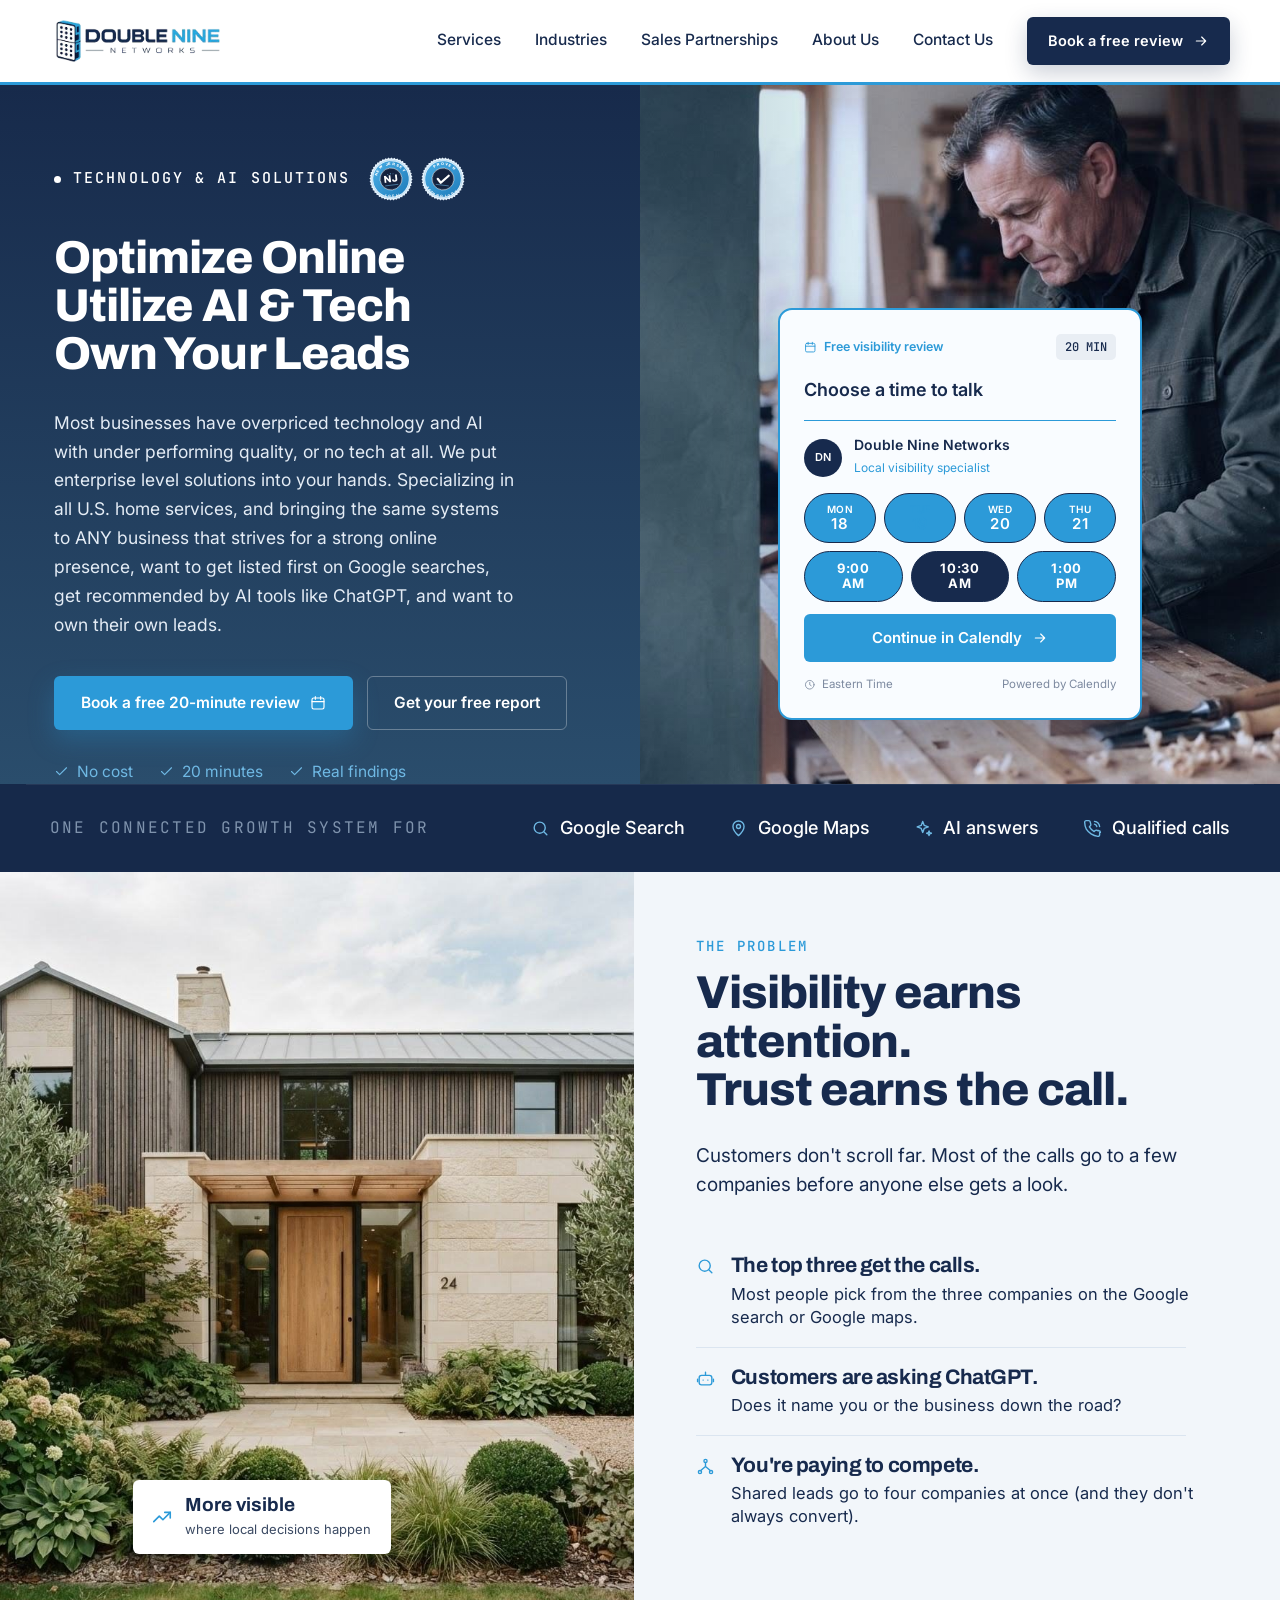
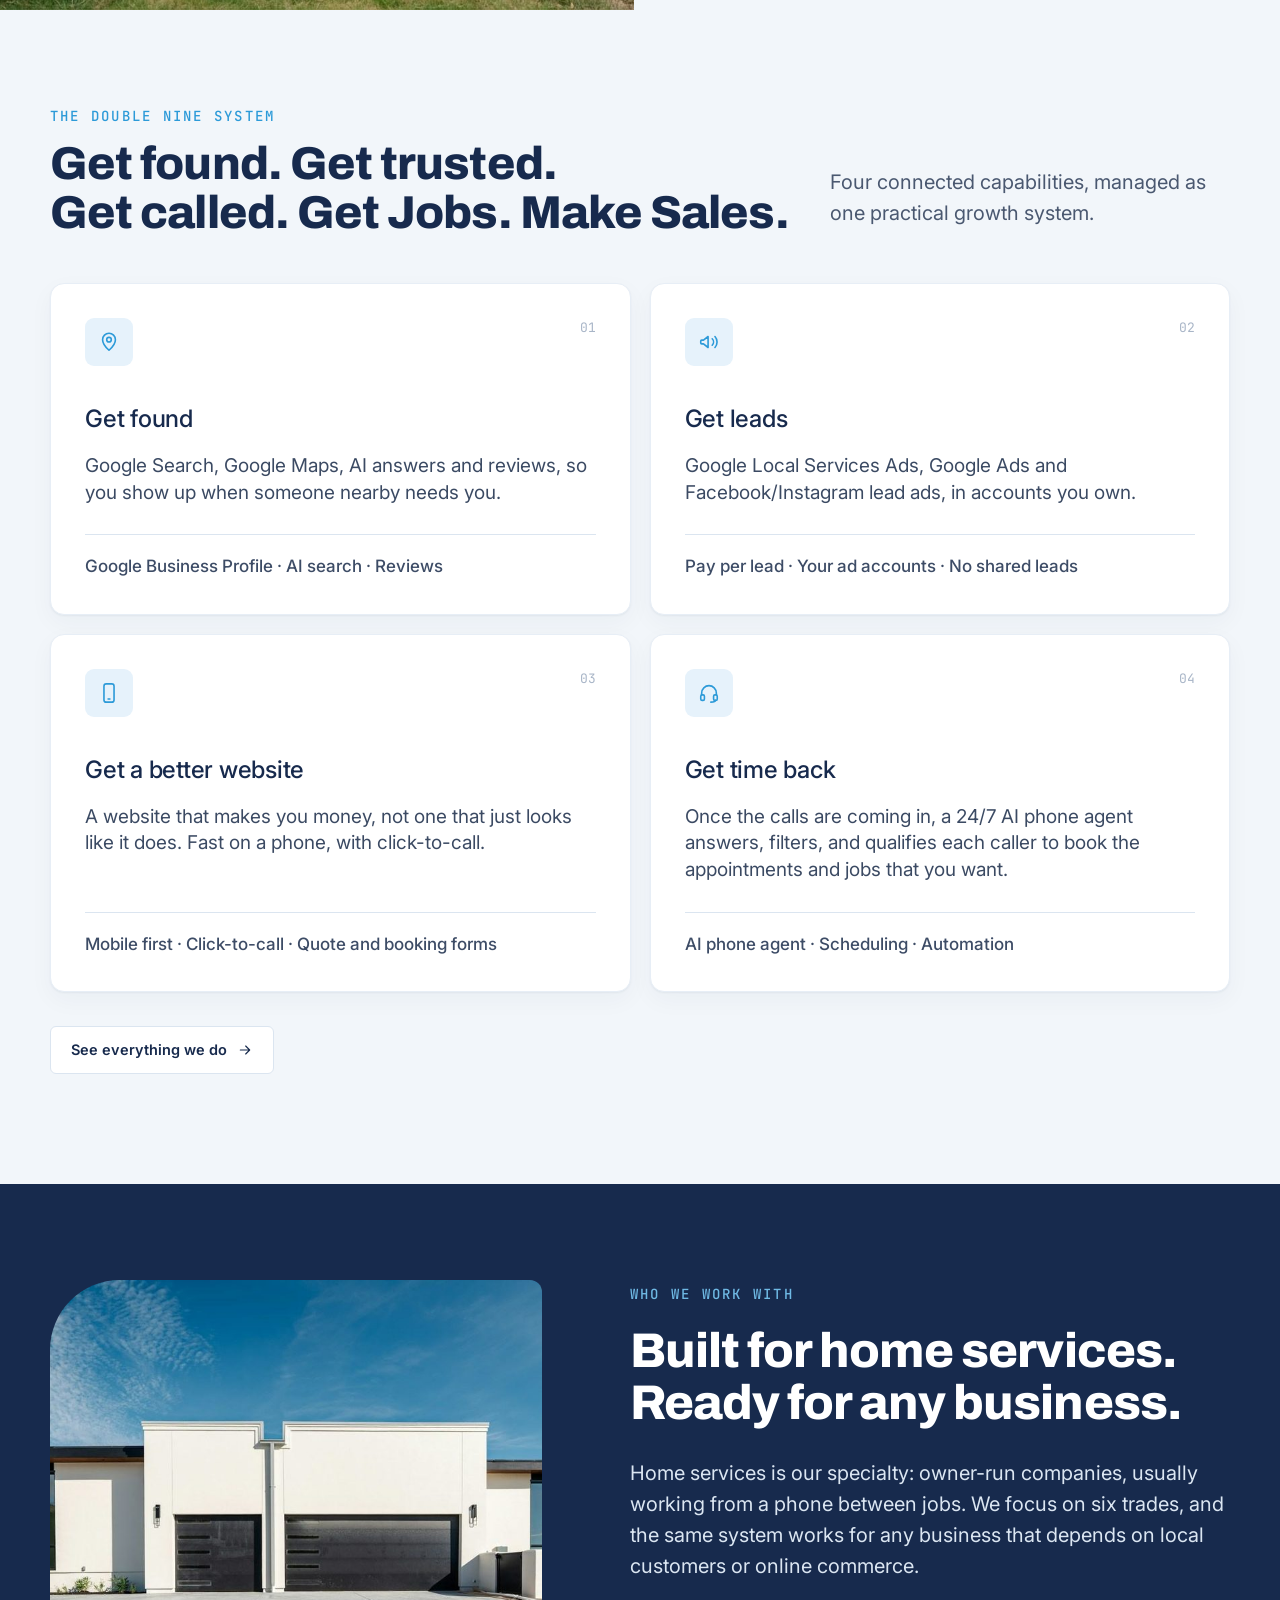
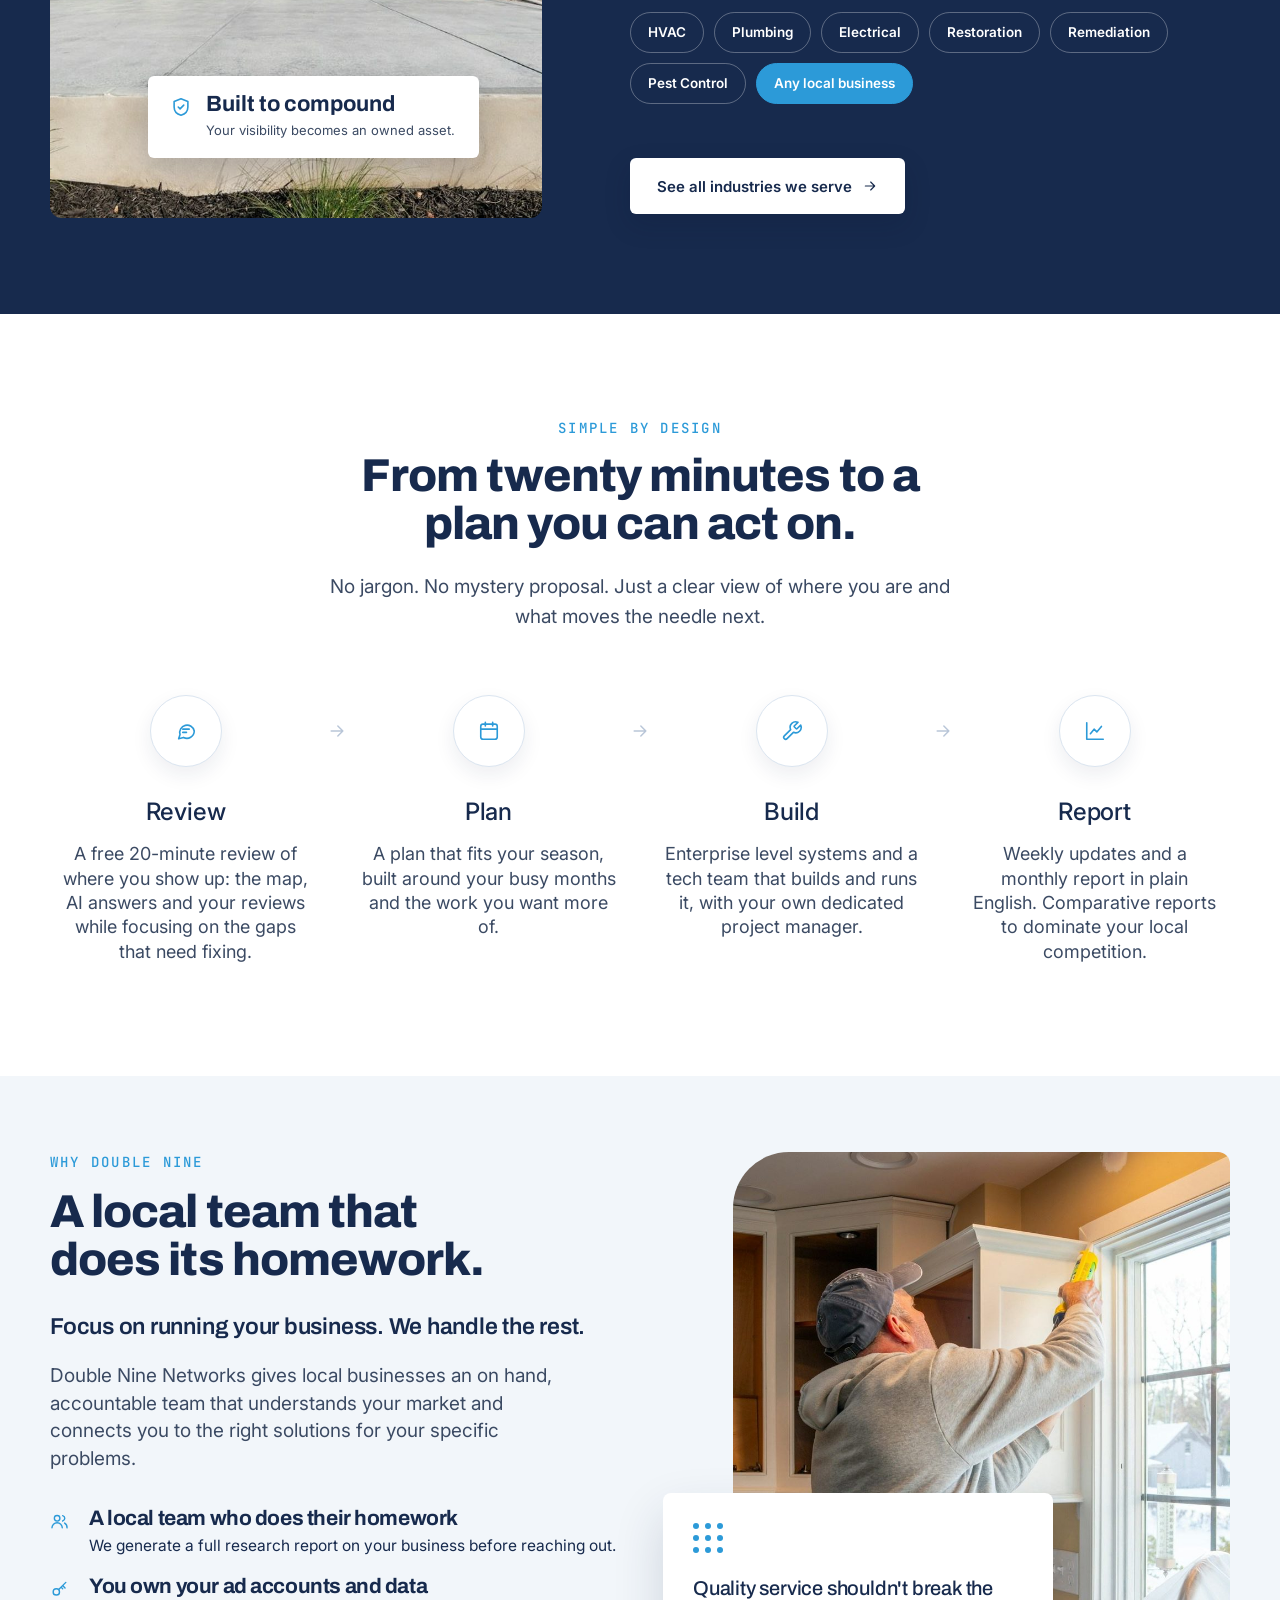
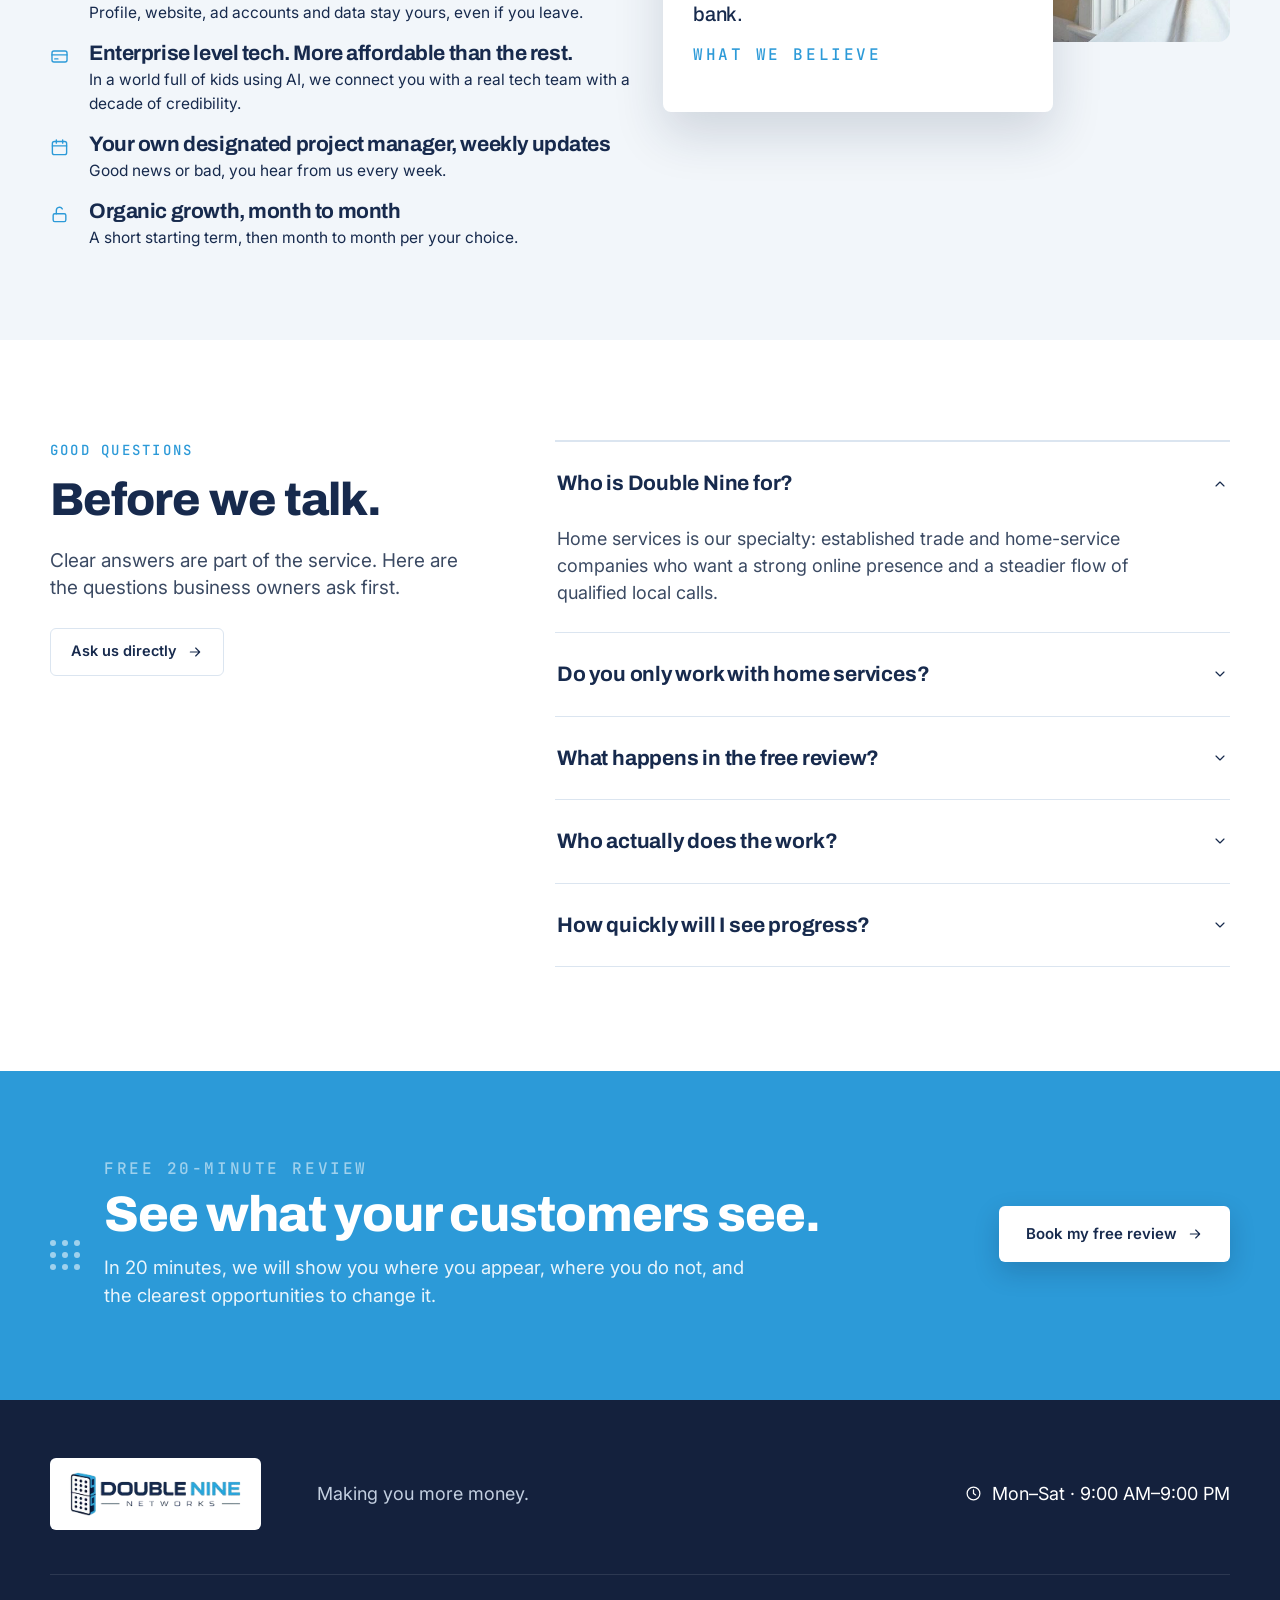
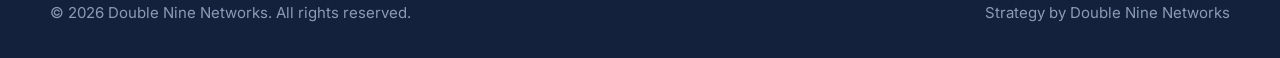
==== commit da0268ee: "Add files via upload" ====
--- a/index.html
+++ b/index.html
@@ -3,15 +3,16 @@
 <head>
 <meta charset="UTF-8">
 <meta name="viewport" content="width=device-width, initial-scale=1.0">
-<title>Double Nine Networks — Optimize Online. Utilize AI &amp; Tech. Own your leads.</title>
-<meta name="description" content="Double Nine Networks specializes in U.S. home services and brings the same system to any business that wants to get found on Google Maps, get recommended by AI tools, and own its leads.">
+<title>Double Nine Networks - Online Optimization | Get More Jobs | Get More Sales</title>
+<meta name="description" content="Technology &amp; AI solutions | Optimize Online, Utilize AI &amp; Tech, Own Your Leads">
 <link rel="canonical" href="https://doubleninenetworks.com/">
-<meta property="og:title" content="Double Nine Networks — Optimize Online. Utilize AI &amp; Tech. Own your leads.">
-<meta property="og:description" content="Optimize online. Utilize AI &amp; tech. Own your leads.">
+<meta property="og:title" content="Double Nine Networks - Online Optimization | Get More Jobs | Get More Sales">
+<meta property="og:description" content="Technology &amp; AI solutions | Optimize Online, Utilize AI &amp; Tech, Own Your Leads">
 <meta property="og:url" content="https://doubleninenetworks.com/">
 <meta property="og:type" content="website">
 <link rel="icon" href="favicon.ico" sizes="any">
 <link rel="icon" type="image/png" sizes="32x32" href="favicon-32.png">
+<link rel="icon" type="image/png" sizes="192x192" href="favicon-192.png">
 <link rel="apple-touch-icon" href="apple-touch-icon.png">
 <link rel="preconnect" href="https://fonts.googleapis.com">
 <link rel="preconnect" href="https://fonts.gstatic.com" crossorigin>
